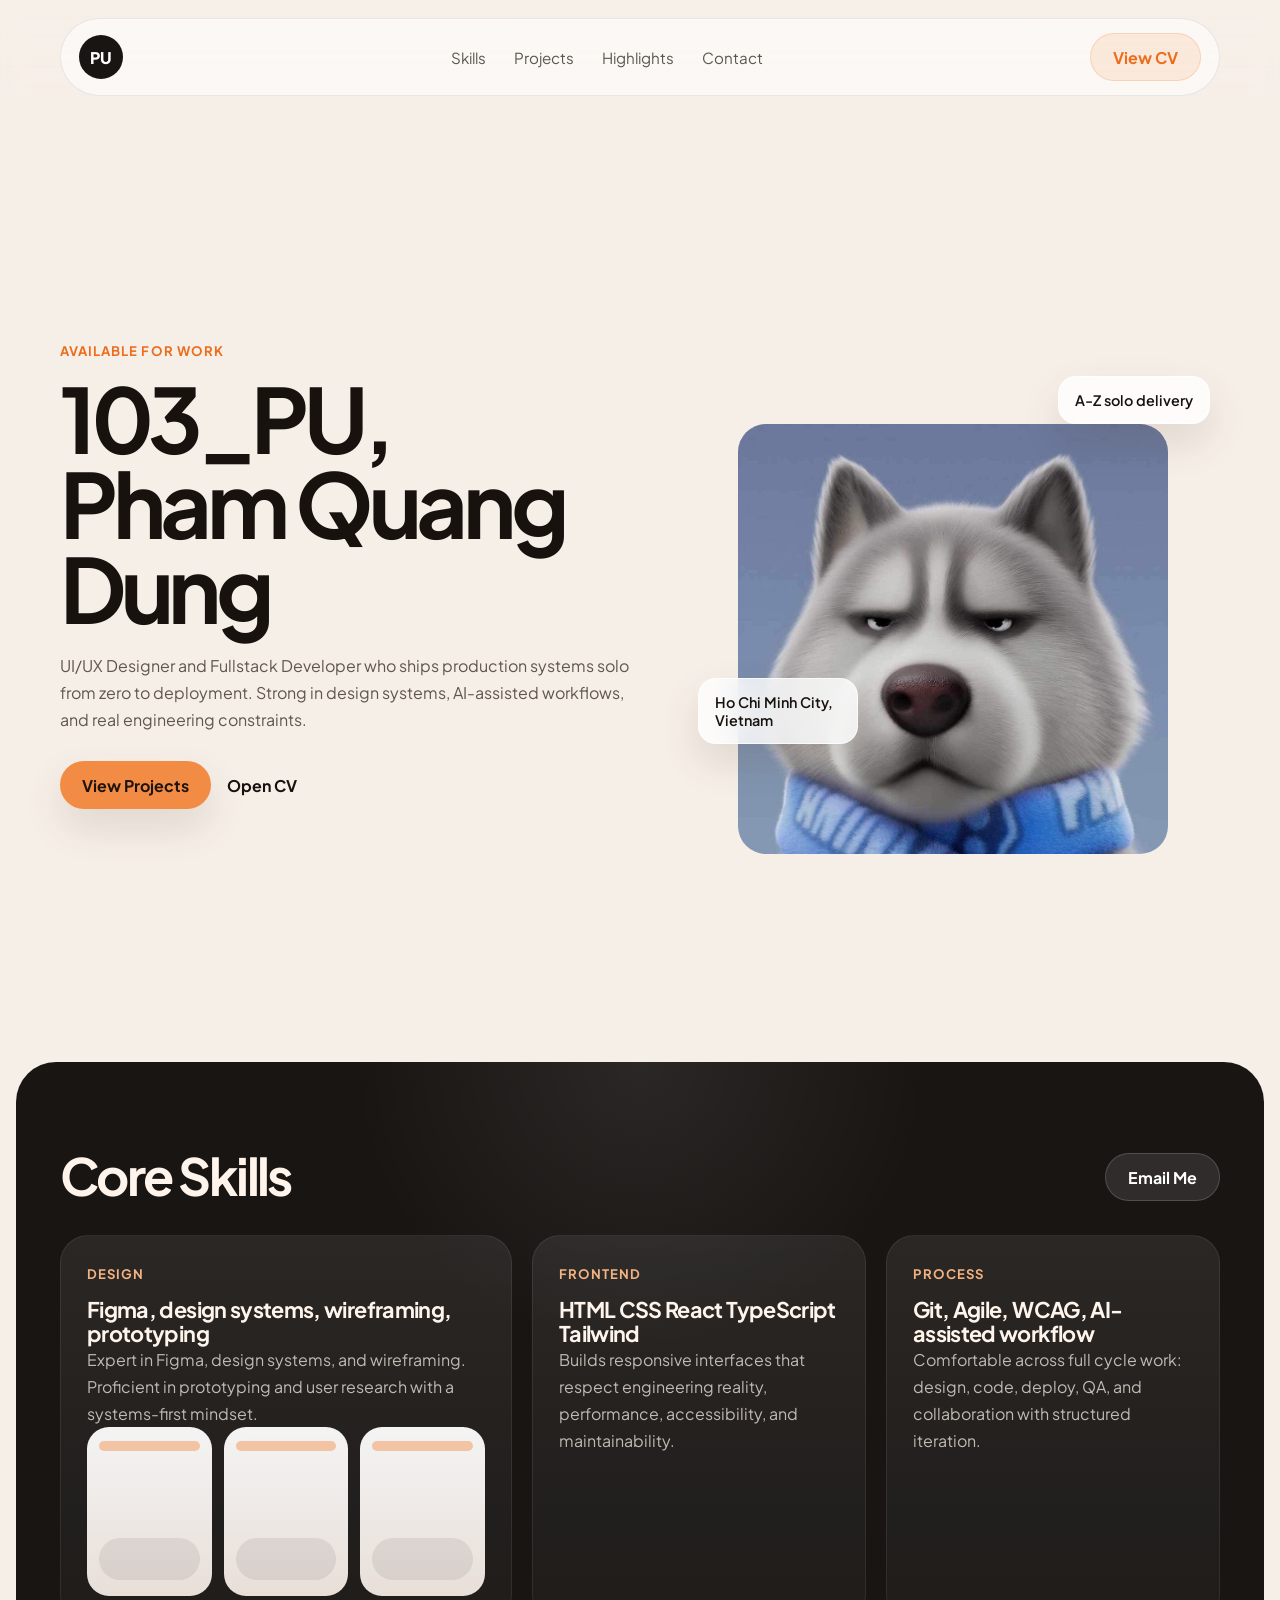
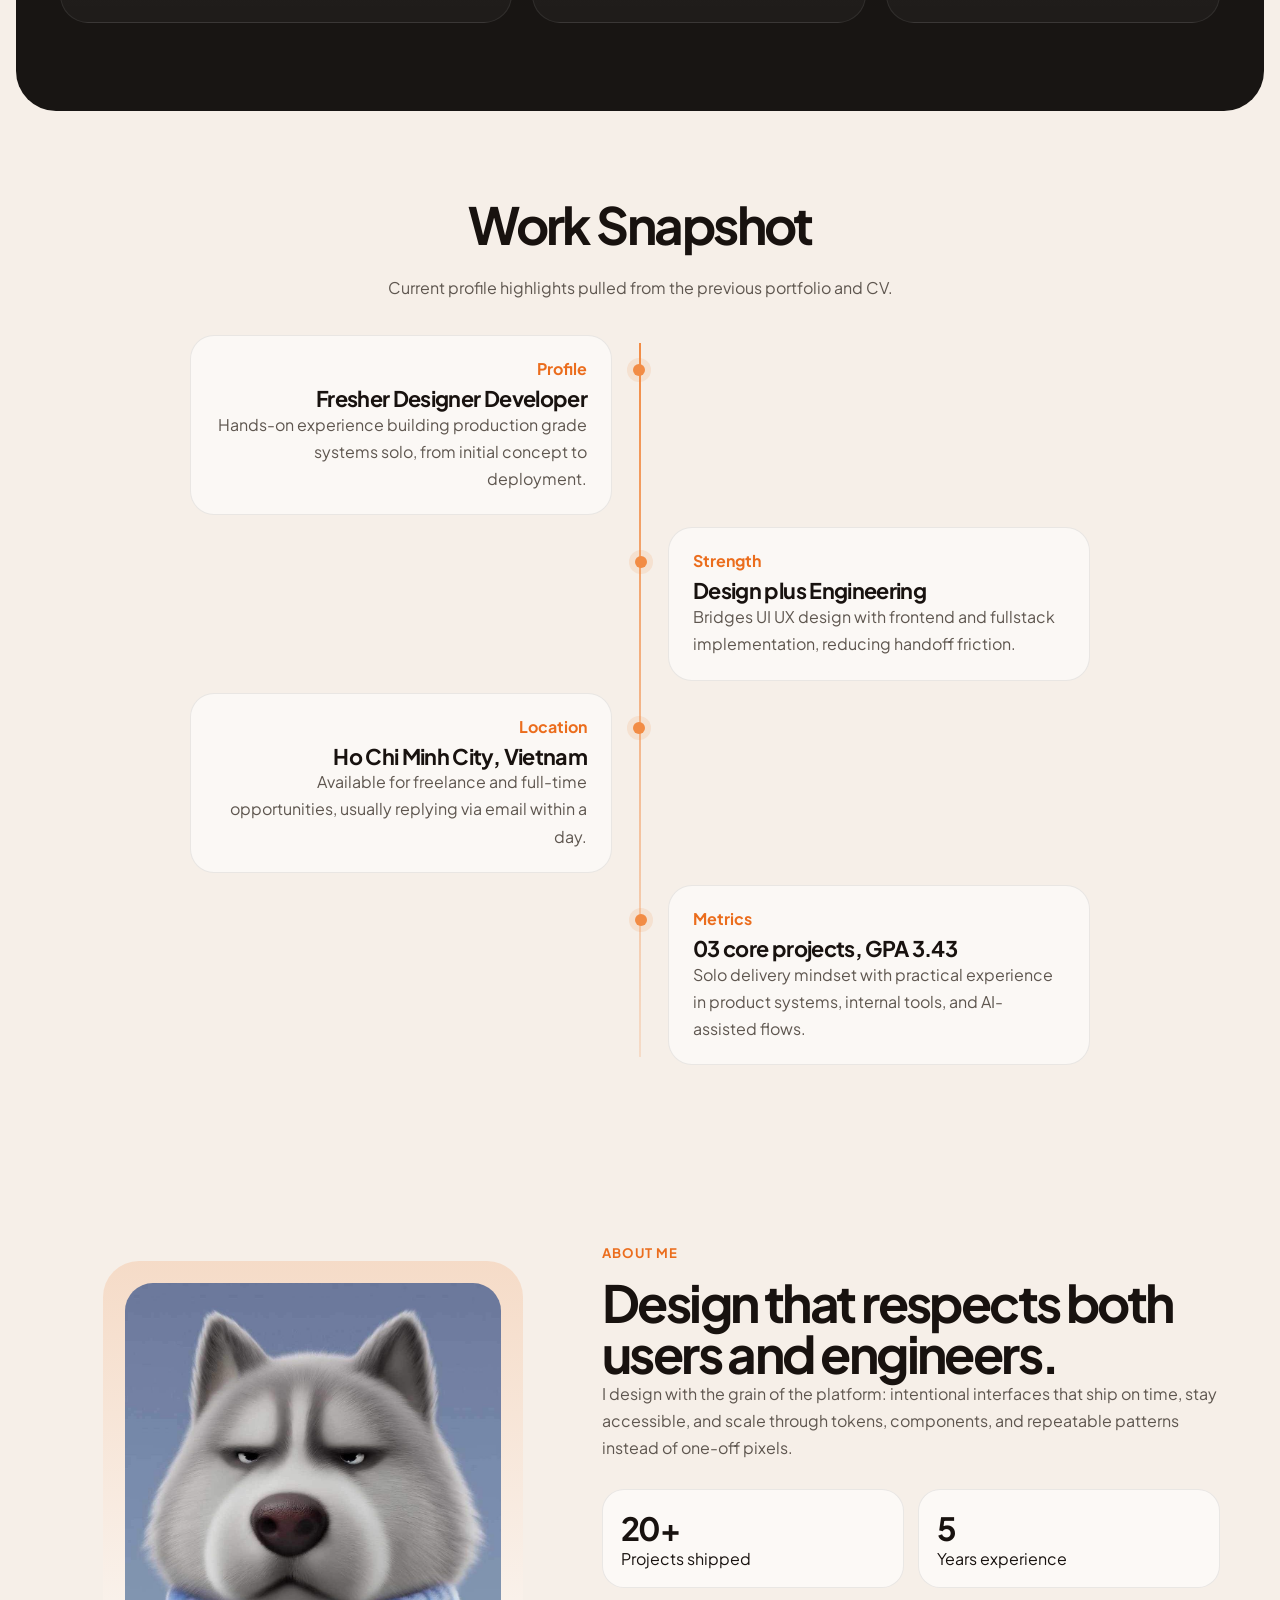
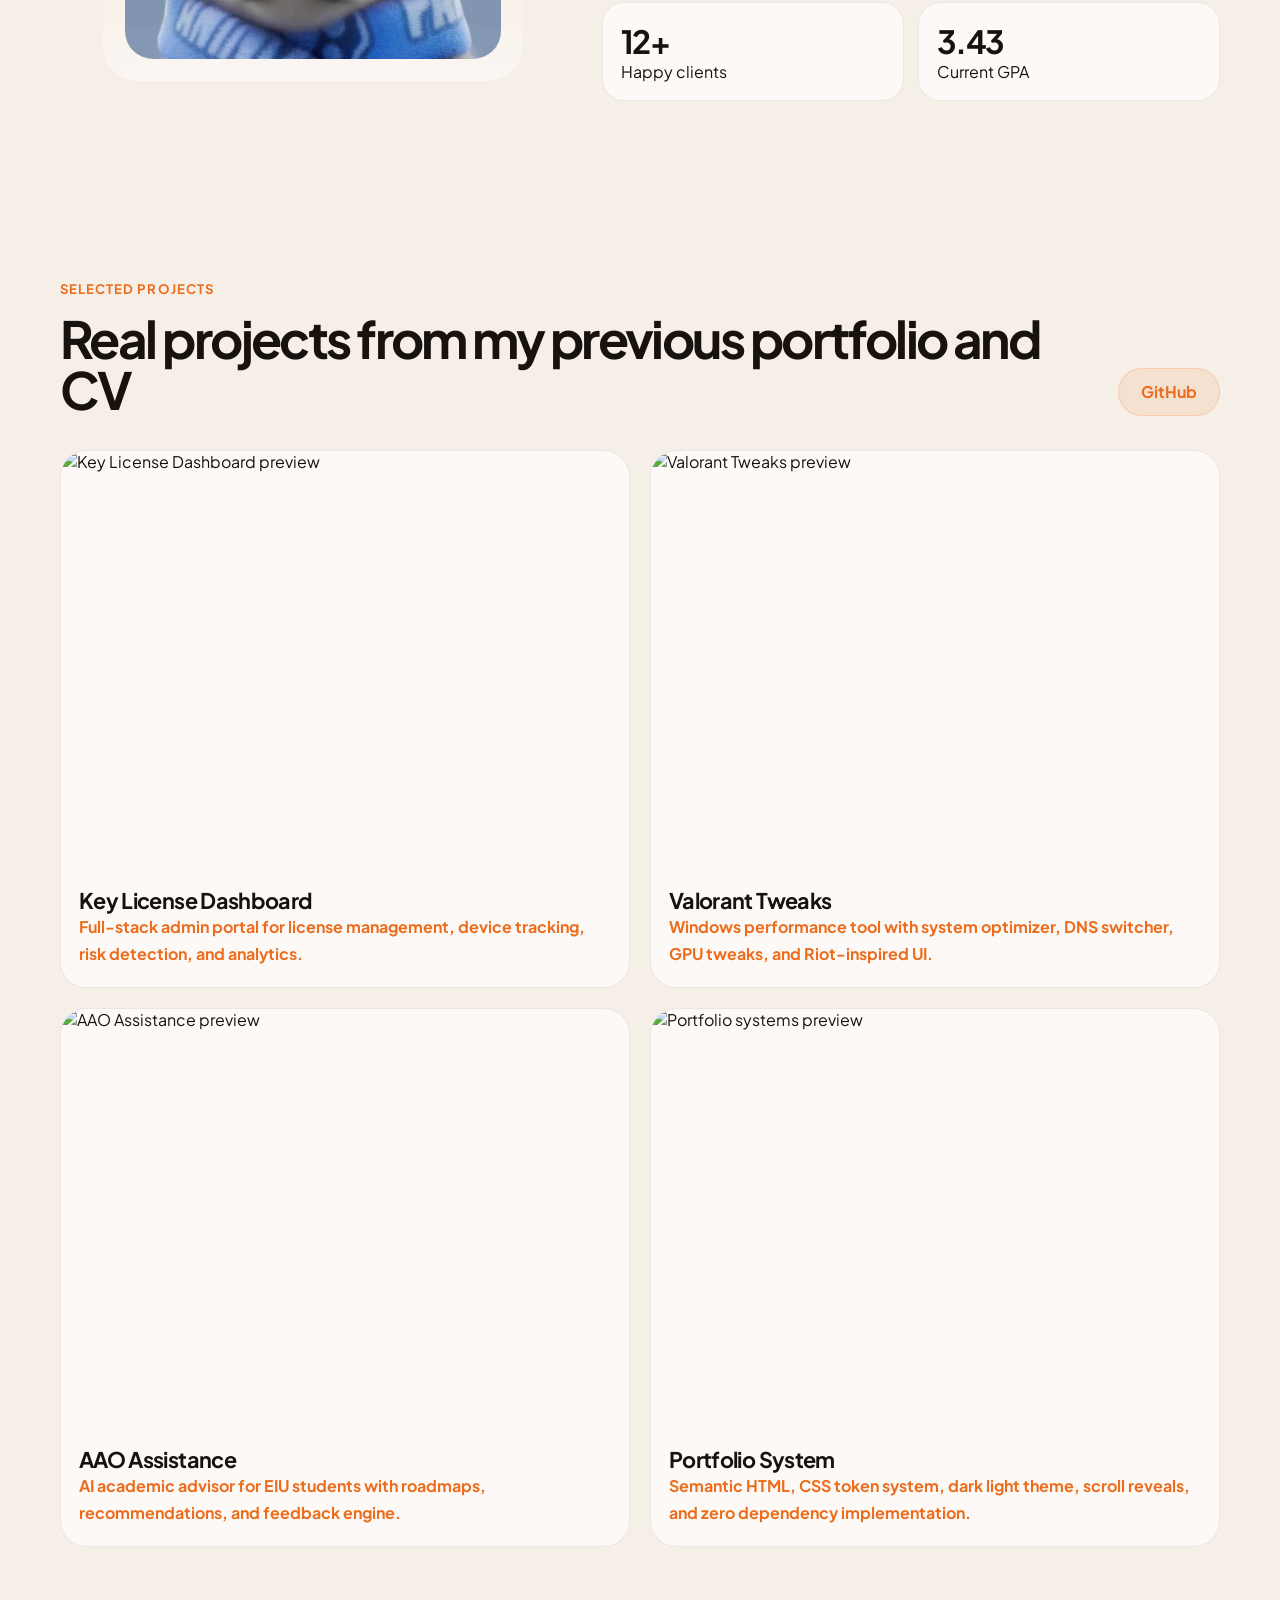
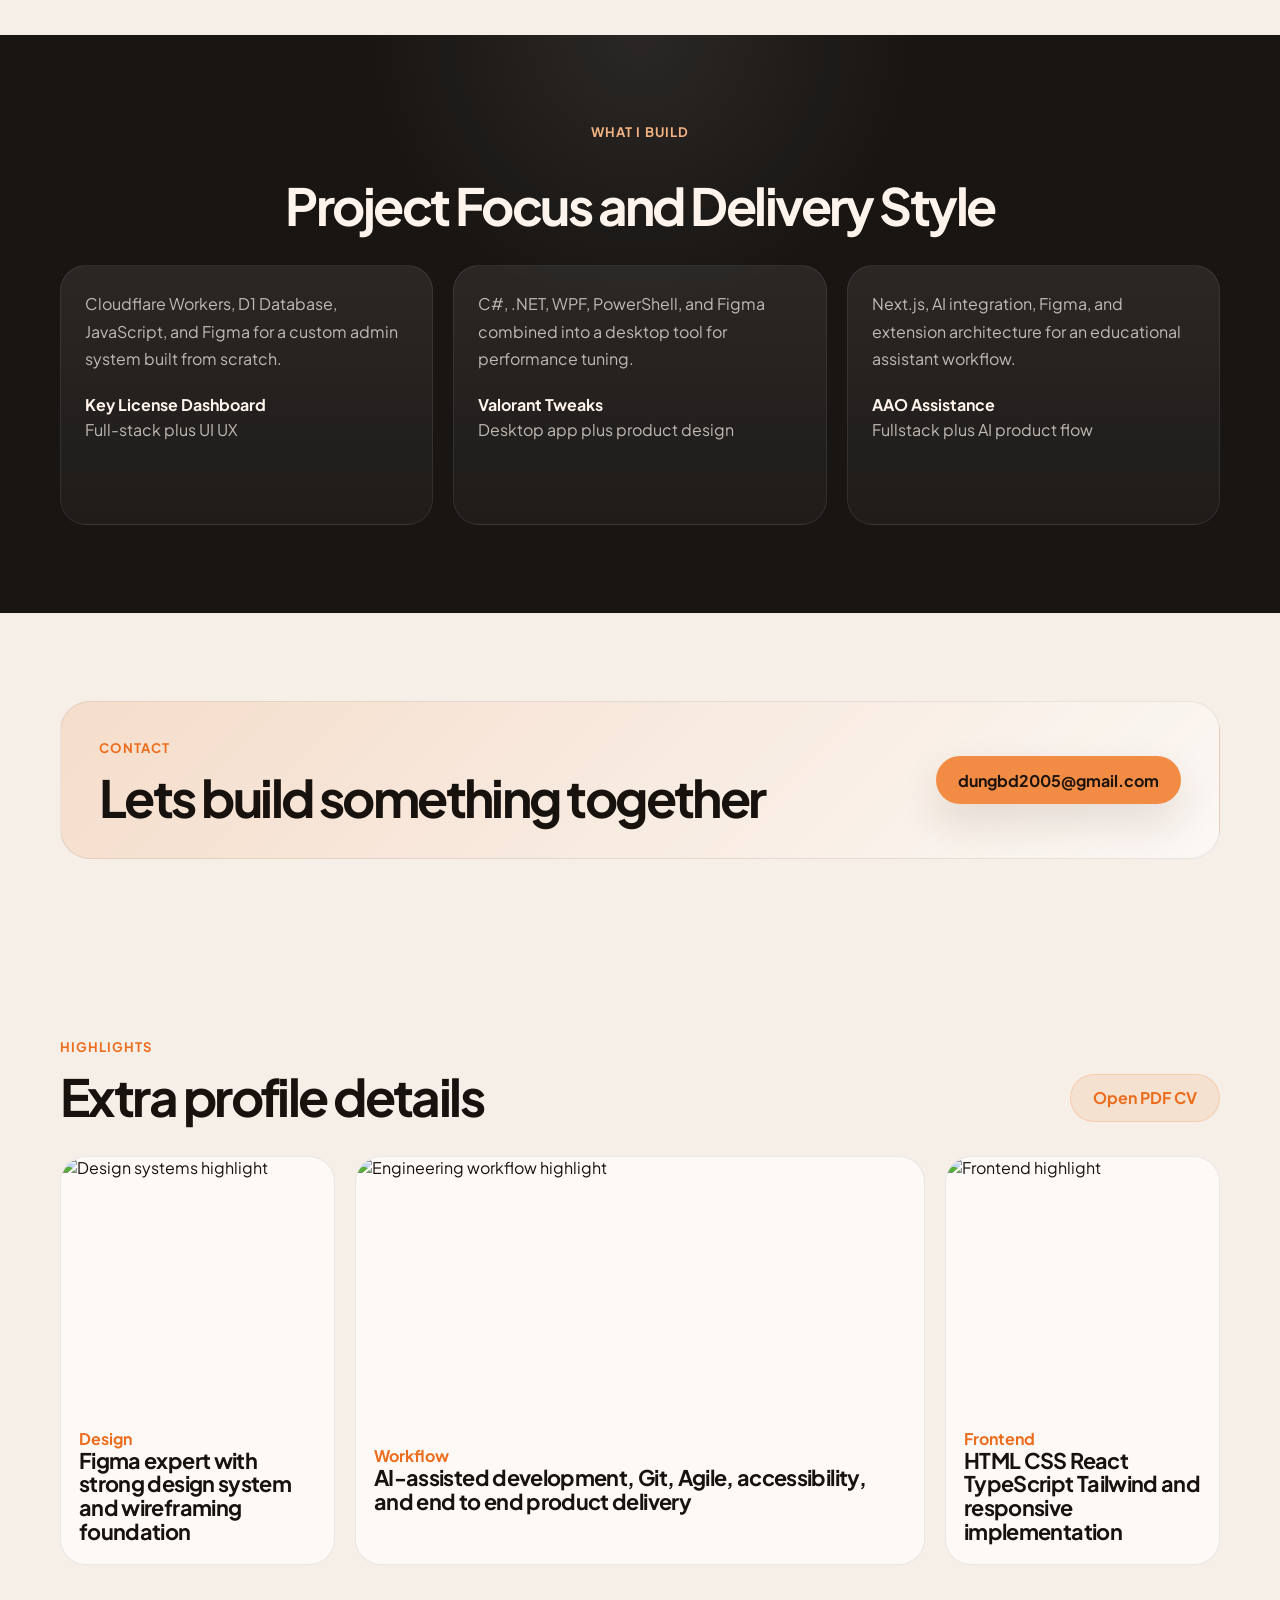
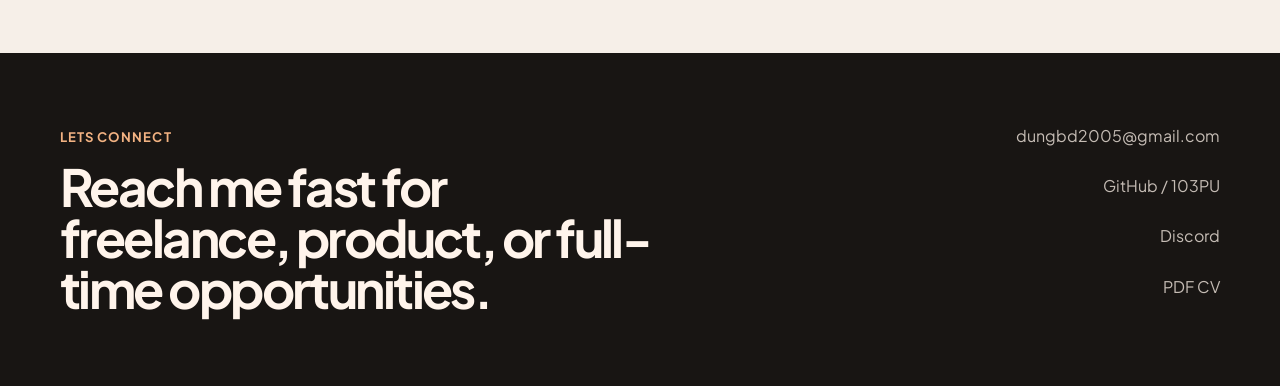
==== index.html @ a7e08981 "first push" ====
﻿<!doctype html>
<html lang="en">
<head>
<meta charset="UTF-8" />
<meta name="viewport" content="width=device-width, initial-scale=1.0" />
<title>103_PU | Pham Quang Dung</title>
<meta name="description" content="Portfolio of Pham Quang Dung (103_PU), UI/UX Designer and Fullstack Developer." />
<link rel="preconnect" href="https://fonts.googleapis.com">
<link rel="preconnect" href="https://fonts.gstatic.com" crossorigin>
<link href="https://fonts.googleapis.com/css2?family=Plus+Jakarta+Sans:wght@400;500;600;700;800&amp;display=swap" rel="stylesheet">
<link rel="stylesheet" href="styles.css" />
</head>
<body>
<a class="skip-link" href="#main">Skip to content</a>
<header class="site-header"><div class="container header-bar"><div class="brand-mark">PU</div><nav class="top-nav" aria-label="Primary"><a href="#services">Skills</a><a href="#work">Projects</a><a href="#blog">Highlights</a><a href="#contact">Contact</a></nav><a class="pill-button" href="assets/Pham-Quang-Dung-CV.pdf" target="_blank" rel="noreferrer">View CV</a></div></header>
<main id="main">
<section class="hero section section-light"><div class="container hero-grid"><div class="hero-copy"><span class="eyebrow">Available for work</span><h1>103_PU,<br>Pham Quang Dung</h1><p>UI/UX Designer and Fullstack Developer who ships production systems solo from zero to deployment. Strong in design systems, AI-assisted workflows, and real engineering constraints.</p><div class="hero-actions"><a class="primary-button" href="#work">View Projects</a><a class="text-link" href="assets/Pham-Quang-Dung-CV.pdf" target="_blank" rel="noreferrer">Open CV</a></div></div><div class="hero-visual"><div class="hero-blob"></div><img src="assets/avatar.jpg" alt="Portrait of Pham Quang Dung" /><div class="hero-note note-left">Ho Chi Minh City, Vietnam</div><div class="hero-note note-right">A-Z solo delivery</div></div></div></section>
<section id="services" class="section section-dark services-shell"><div class="container"><div class="section-head split-head"><h2>Core Skills</h2><a class="pill-button pill-button--light" href="mailto:dungbd2005@gmail.com">Email Me</a></div><div class="services-grid"><article class="service-card service-card--wide"><div class="service-copy"><span class="eyebrow eyebrow-dark">Design</span><h3>Figma, design systems, wireframing, prototyping</h3><p>Expert in Figma, design systems, and wireframing. Proficient in prototyping and user research with a systems-first mindset.</p></div><div class="mini-screen-row"><div class="mini-screen"></div><div class="mini-screen"></div><div class="mini-screen"></div></div></article><article class="service-card"><span class="eyebrow eyebrow-dark">Frontend</span><h3>HTML CSS React TypeScript Tailwind</h3><p>Builds responsive interfaces that respect engineering reality, performance, accessibility, and maintainability.</p></article><article class="service-card"><span class="eyebrow eyebrow-dark">Process</span><h3>Git, Agile, WCAG, AI-assisted workflow</h3><p>Comfortable across full cycle work: design, code, deploy, QA, and collaboration with structured iteration.</p></article></div></div></section>
<section class="section section-light experience-section"><div class="container narrow"><div class="section-head center-head"><h2>Work Snapshot</h2><p>Current profile highlights pulled from the previous portfolio and CV.</p></div><div class="timeline"><article class="timeline-item timeline-item--left"><span class="timeline-year">Profile</span><h3>Fresher Designer Developer</h3><p>Hands-on experience building production grade systems solo, from initial concept to deployment.</p></article><article class="timeline-item timeline-item--right"><span class="timeline-year">Strength</span><h3>Design plus Engineering</h3><p>Bridges UI UX design with frontend and fullstack implementation, reducing handoff friction.</p></article><article class="timeline-item timeline-item--left"><span class="timeline-year">Location</span><h3>Ho Chi Minh City, Vietnam</h3><p>Available for freelance and full-time opportunities, usually replying via email within a day.</p></article><article class="timeline-item timeline-item--right"><span class="timeline-year">Metrics</span><h3>03 core projects, GPA 3.43</h3><p>Solo delivery mindset with practical experience in product systems, internal tools, and AI-assisted flows.</p></article></div></div></section>
<section class="section section-light why-section"><div class="container why-grid"><div class="why-visual"><div class="portrait-frame"><img src="assets/avatar.jpg" alt="Pham Quang Dung" /></div></div><div class="why-copy"><span class="eyebrow">About Me</span><h2>Design that respects both users and engineers.</h2><p>I design with the grain of the platform: intentional interfaces that ship on time, stay accessible, and scale through tokens, components, and repeatable patterns instead of one-off pixels.</p><div class="stats-grid"><div class="stat-card"><strong>20+</strong><span>Projects shipped</span></div><div class="stat-card"><strong>5</strong><span>Years experience</span></div><div class="stat-card"><strong>12+</strong><span>Happy clients</span></div><div class="stat-card"><strong>3.43</strong><span>Current GPA</span></div></div></div></div></section>
<section id="work" class="section section-light portfolio-section"><div class="container"><div class="section-head split-head"><div><span class="eyebrow">Selected Projects</span><h2>Real projects from my previous portfolio and CV</h2></div><a class="pill-button" href="https://github.com/103PU" target="_blank" rel="noreferrer">GitHub</a></div><div class="portfolio-grid"><article class="project-card"><img src="https://images.unsplash.com/photo-1516321318423-f06f85e504b3?auto=format&amp;fit=crop&amp;w=900&amp;q=80" alt="Key License Dashboard preview" /><div class="project-body"><h3>Key License Dashboard</h3><p>Full-stack admin portal for license management, device tracking, risk detection, and analytics.</p></div></article><article class="project-card"><img src="https://images.unsplash.com/photo-1559028012-481c04fa702d?auto=format&amp;fit=crop&amp;w=900&amp;q=80" alt="Valorant Tweaks preview" /><div class="project-body"><h3>Valorant Tweaks</h3><p>Windows performance tool with system optimizer, DNS switcher, GPU tweaks, and Riot-inspired UI.</p></div></article><article class="project-card"><img src="https://images.unsplash.com/photo-1512941937669-90a1b58e7e9c?auto=format&amp;fit=crop&amp;w=900&amp;q=80" alt="AAO Assistance preview" /><div class="project-body"><h3>AAO Assistance</h3><p>AI academic advisor for EIU students with roadmaps, recommendations, and feedback engine.</p></div></article><article class="project-card"><img src="https://images.unsplash.com/photo-1498050108023-c5249f4df085?auto=format&amp;fit=crop&amp;w=900&amp;q=80" alt="Portfolio systems preview" /><div class="project-body"><h3>Portfolio System</h3><p>Semantic HTML, CSS token system, dark light theme, scroll reveals, and zero dependency implementation.</p></div></article></div></div></section>
<section class="section section-dark testimonial-section"><div class="container"><div class="section-head center-head center-head--light"><span class="eyebrow eyebrow-dark">What I Build</span><h2>Project Focus and Delivery Style</h2></div><div class="testimonial-grid"><article class="testimonial-card"><p>Cloudflare Workers, D1 Database, JavaScript, and Figma for a custom admin system built from scratch.</p><div><strong>Key License Dashboard</strong><span>Full-stack plus UI UX</span></div></article><article class="testimonial-card"><p>C#, .NET, WPF, PowerShell, and Figma combined into a desktop tool for performance tuning.</p><div><strong>Valorant Tweaks</strong><span>Desktop app plus product design</span></div></article><article class="testimonial-card"><p>Next.js, AI integration, Figma, and extension architecture for an educational assistant workflow.</p><div><strong>AAO Assistance</strong><span>Fullstack plus AI product flow</span></div></article></div></div></section>
<section class="section section-light idea-section"><div class="container idea-shell"><div><span class="eyebrow">Contact</span><h2>Lets build something together</h2></div><a class="primary-button" href="mailto:dungbd2005@gmail.com">dungbd2005@gmail.com</a></div></section>
<section id="blog" class="section section-light blog-section"><div class="container"><div class="section-head split-head"><div><span class="eyebrow">Highlights</span><h2>Extra profile details</h2></div><a class="pill-button" href="assets/Pham-Quang-Dung-CV.pdf" target="_blank" rel="noreferrer">Open PDF CV</a></div><div class="blog-grid"><article class="blog-card"><img src="https://images.unsplash.com/photo-1518770660439-4636190af475?auto=format&amp;fit=crop&amp;w=900&amp;q=80" alt="Design systems highlight" /><div class="blog-body"><span>Design</span><h3>Figma expert with strong design system and wireframing foundation</h3></div></article><article class="blog-card blog-card--featured"><img src="https://images.unsplash.com/photo-1545239351-1141bd82e8a6?auto=format&amp;fit=crop&amp;w=900&amp;q=80" alt="Engineering workflow highlight" /><div class="blog-body"><span>Workflow</span><h3>AI-assisted development, Git, Agile, accessibility, and end to end product delivery</h3></div></article><article class="blog-card"><img src="https://images.unsplash.com/photo-1522542550221-31fd19575a2d?auto=format&amp;fit=crop&amp;w=900&amp;q=80" alt="Frontend highlight" /><div class="blog-body"><span>Frontend</span><h3>HTML CSS React TypeScript Tailwind and responsive implementation</h3></div></article></div></div></section>
</main>
<footer id="contact" class="site-footer"><div class="container footer-shell"><div><span class="eyebrow eyebrow-dark">Lets Connect</span><h2>Reach me fast for freelance, product, or full-time opportunities.</h2></div><div class="footer-links"><a href="mailto:dungbd2005@gmail.com">dungbd2005@gmail.com</a><a href="https://github.com/103PU" target="_blank" rel="noreferrer">GitHub / 103PU</a><a href="https://discord.com/invite/k3yUgsYVcB" target="_blank" rel="noreferrer">Discord</a><a href="assets/Pham-Quang-Dung-CV.pdf" target="_blank" rel="noreferrer">PDF CV</a></div></div></footer>
<script src="script.js"></script>
</body>
</html>
---- styles.css ----
﻿:root{--bg:#f6efe8;--surface:#fffaf6;--text:#18120f;--muted:#5e564f;--dark:#181513;--accent:#f28c45;--accent2:#eb6d1d;--shadow:0 18px 40px rgba(65,42,20,.12);--container:1160px}*{box-sizing:border-box}html{scroll-behavior:smooth}body{margin:0;font-family:"Plus Jakarta Sans",Arial,sans-serif;background:var(--bg);color:var(--text)}img{display:block;width:100%}a{color:inherit;text-decoration:none}.skip-link{position:absolute;left:16px;top:-48px;background:var(--dark);color:#fff;padding:10px 14px;border-radius:10px}.skip-link:focus{top:16px}.container{width:min(calc(100% - 32px),var(--container));margin:auto}.narrow{width:min(calc(100% - 32px),900px)}.section{padding:88px 0}.section-dark{background:radial-gradient(circle at top,rgba(255,255,255,.08),transparent 32%),var(--dark);color:#fff4eb}.site-header{position:sticky;top:0;z-index:20;padding:18px 0 0;background:linear-gradient(to bottom,rgba(246,239,232,.92),rgba(246,239,232,0));backdrop-filter:blur(12px)}.header-bar{display:flex;align-items:center;justify-content:space-between;gap:20px;padding:14px 18px;border:1px solid rgba(24,18,15,.08);background:rgba(255,255,255,.55);border-radius:999px}.brand-mark{width:44px;height:44px;display:grid;place-items:center;border-radius:50%;background:var(--dark);color:#fff;font-weight:800}.top-nav{display:flex;gap:28px;color:var(--muted);font-size:.95rem}.pill-button,.primary-button{display:inline-flex;align-items:center;justify-content:center;min-height:48px;padding:0 22px;border-radius:999px;font-weight:700}.pill-button{background:rgba(242,140,69,.14);color:var(--accent2);border:1px solid rgba(242,140,69,.25)}.pill-button--light{background:rgba(255,255,255,.1);color:#fff;border-color:rgba(255,255,255,.16)}.primary-button{background:var(--accent);color:#1e130d;box-shadow:var(--shadow)}.hero-grid,.why-grid,.footer-shell,.idea-shell{display:grid;gap:36px}.hero-grid{grid-template-columns:1.05fr .95fr;align-items:center;min-height:calc(100dvh - 120px)}.eyebrow{display:inline-block;margin-bottom:16px;color:var(--accent2);font-size:.82rem;font-weight:700;letter-spacing:.08em;text-transform:uppercase}.eyebrow-dark{color:#f2b282}h1,h2,h3,p{margin:0}h1{font-size:clamp(3.3rem,7vw,6.4rem);line-height:.95;letter-spacing:-.06em;max-width:10ch}h2{font-size:clamp(2rem,4vw,3.4rem);line-height:1;letter-spacing:-.05em}h3{font-size:1.35rem;line-height:1.1;letter-spacing:-.03em}p{color:var(--muted);line-height:1.7;max-width:62ch}.section-dark p{color:rgba(255,244,235,.72)}.hero-copy p{margin-top:22px;max-width:48ch}.hero-actions{display:flex;flex-wrap:wrap;gap:16px;margin-top:28px}.text-link{display:inline-flex;align-items:center;font-weight:700}.hero-visual{position:relative;min-height:560px;display:grid;place-items:end center}.hero-visual img{position:relative;z-index:2;width:min(100%,430px);object-fit:cover;border-radius:28px}.hero-blob{position:absolute;inset:auto 50% 42px auto;transform:translateX(50%);width:380px;height:380px;border-radius:50%;background:radial-gradient(circle at 30% 30%,#ffbb82,#f28c45 70%,#ea6a17)}.hero-note{position:absolute;z-index:3;max-width:160px;padding:14px 16px;border-radius:18px;background:rgba(255,255,255,.78);backdrop-filter:blur(16px);border:1px solid rgba(255,255,255,.7);box-shadow:var(--shadow);font-size:.9rem;font-weight:600}.note-left{left:12px;bottom:110px}.note-right{right:10px;top:82px}.section-head{display:flex;justify-content:space-between;align-items:end;gap:24px;margin-bottom:34px}.center-head{text-align:center;align-items:center;flex-direction:column}.services-shell{border-radius:40px;margin:10px 16px 0;overflow:hidden}.services-grid{display:grid;grid-template-columns:1.15fr .85fr .85fr;gap:20px}.service-card{min-height:320px;padding:26px;border-radius:28px;background:linear-gradient(180deg,rgba(255,255,255,.08),rgba(255,255,255,.03));border:1px solid rgba(255,255,255,.08)}.service-card--wide{display:flex;flex-direction:column;justify-content:space-between}.mini-screen-row{display:grid;grid-template-columns:repeat(3,1fr);gap:12px}.mini-screen{aspect-ratio:.74;border-radius:22px;background:linear-gradient(180deg,rgba(255,255,255,.95),rgba(249,239,232,.92));position:relative}.mini-screen:before,.mini-screen:after{content:"";position:absolute;left:12px;right:12px;border-radius:999px}.mini-screen:before{top:14px;height:10px;background:rgba(242,140,69,.45)}.mini-screen:after{bottom:16px;height:42px;background:rgba(24,18,15,.08)}.timeline{position:relative;display:grid;gap:12px}.timeline:before{content:"";position:absolute;left:50%;top:8px;bottom:8px;width:2px;background:linear-gradient(var(--accent),rgba(242,140,69,.2));transform:translateX(-50%)}.timeline-item{position:relative;width:calc(50% - 28px);padding:22px 24px;border-radius:24px;background:rgba(255,255,255,.58);border:1px solid rgba(24,18,15,.08)}.timeline-item:before{content:"";position:absolute;top:28px;width:12px;height:12px;border-radius:50%;background:var(--accent);box-shadow:0 0 0 6px rgba(242,140,69,.15)}.timeline-item--left{justify-self:start;text-align:right}.timeline-item--left:before{right:-34px}.timeline-item--right{justify-self:end}.timeline-item--right:before{left:-34px}.timeline-year{display:inline-block;margin-bottom:8px;color:var(--accent2);font-weight:700}.why-grid{grid-template-columns:.9fr 1.1fr;align-items:center}.portrait-frame{max-width:420px;margin:auto;padding:22px;border-radius:36px;background:linear-gradient(180deg,rgba(242,140,69,.2),rgba(255,255,255,.45))}.portrait-frame img{border-radius:28px}.stats-grid{display:grid;grid-template-columns:repeat(2,minmax(0,1fr));gap:14px;margin-top:28px}.stat-card{padding:18px;border-radius:22px;background:rgba(255,255,255,.62);border:1px solid rgba(24,18,15,.08)}.stat-card strong{display:block;font-size:2rem;letter-spacing:-.05em}.portfolio-grid,.blog-grid,.testimonial-grid{display:grid;grid-template-columns:repeat(12,1fr);gap:20px}.project-card,.blog-card,.testimonial-card{overflow:hidden;border-radius:26px}.project-card{grid-column:span 6;background:rgba(255,255,255,.62);border:1px solid rgba(24,18,15,.08)}.project-card img{aspect-ratio:1.35;object-fit:cover}.project-body,.blog-body{padding:18px 18px 20px}.project-body p,.blog-body span{color:var(--accent2);font-weight:700}.testimonial-card{grid-column:span 4;min-height:260px;padding:24px;background:linear-gradient(180deg,rgba(255,255,255,.08),rgba(255,255,255,.03));border:1px solid rgba(255,255,255,.08)}.testimonial-card div{margin-top:22px;display:grid;gap:4px}.testimonial-card span{color:rgba(255,244,235,.72)}.idea-shell{grid-template-columns:1fr auto;align-items:center;padding:34px 38px;background:linear-gradient(135deg,rgba(242,140,69,.18),rgba(255,255,255,.55));border:1px solid rgba(24,18,15,.08);border-radius:30px}.blog-card{grid-column:span 3;background:rgba(255,255,255,.62);border:1px solid rgba(24,18,15,.08)}.blog-card--featured{grid-column:span 6}.blog-card img{aspect-ratio:1.08;object-fit:cover}.blog-card--featured img{aspect-ratio:2.1}.site-footer{padding:72px 0;background:var(--dark);color:#fff4eb}.footer-shell{grid-template-columns:1.1fr .9fr}.footer-links{display:grid;justify-items:end;gap:12px;color:rgba(255,244,235,.75)}.reveal-on-scroll{opacity:0;transform:translateY(20px);transition:opacity .55s ease,transform .55s ease}.reveal-on-scroll.is-visible{opacity:1;transform:translateY(0)}@media(max-width:1040px){.hero-grid,.why-grid,.footer-shell,.idea-shell,.services-grid{grid-template-columns:1fr}.hero-grid{min-height:auto}.timeline:before{left:18px;transform:none}.timeline-item,.timeline-item--left,.timeline-item--right{width:calc(100% - 44px);justify-self:end;text-align:left}.timeline-item:before,.timeline-item--left:before,.timeline-item--right:before{left:-31px;right:auto}.project-card,.blog-card,.blog-card--featured,.testimonial-card{grid-column:span 12}.footer-links{justify-items:start}}@media(max-width:760px){.section{padding:72px 0}.header-bar{padding:14px;border-radius:26px}.top-nav{display:none}.hero-visual{min-height:430px}.hero-blob{width:290px;height:290px}.hero-note{font-size:.82rem;max-width:124px}.services-shell{margin-inline:0;border-radius:32px}.idea-shell{padding:28px 24px}}
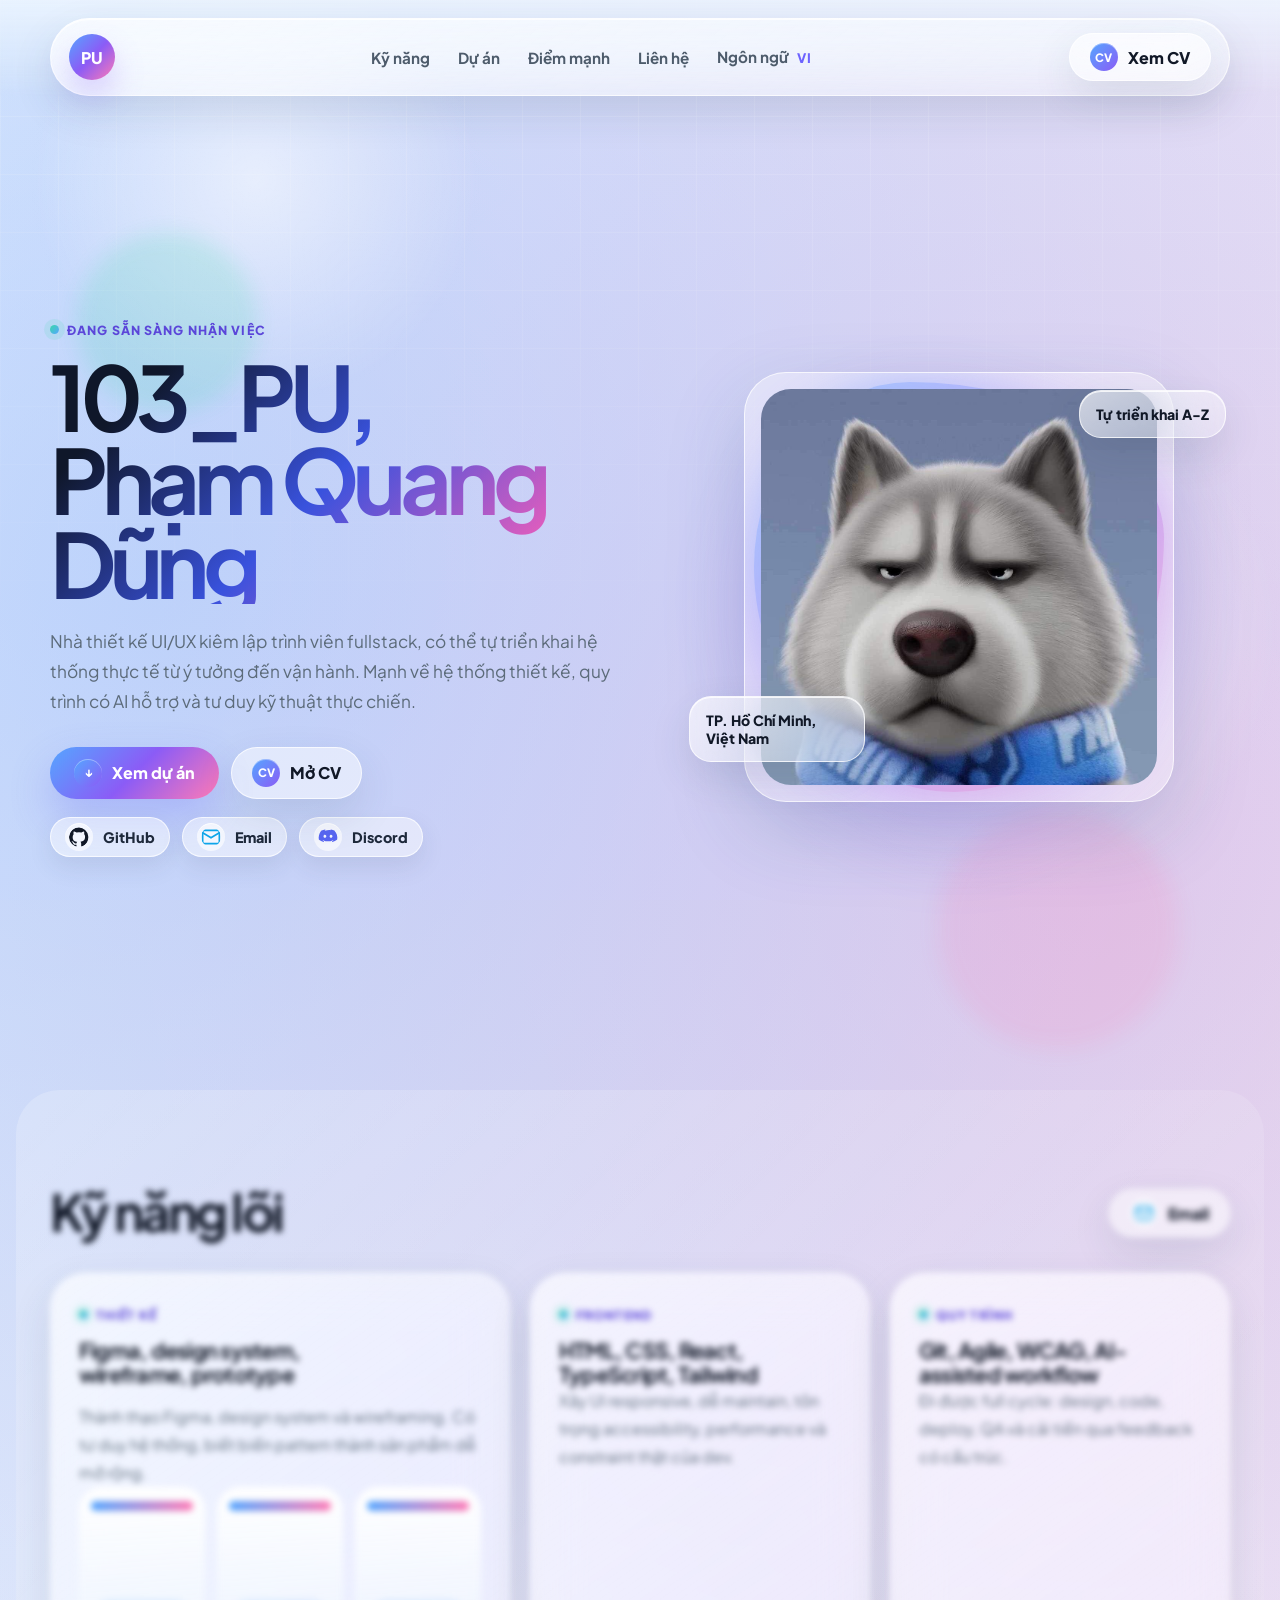
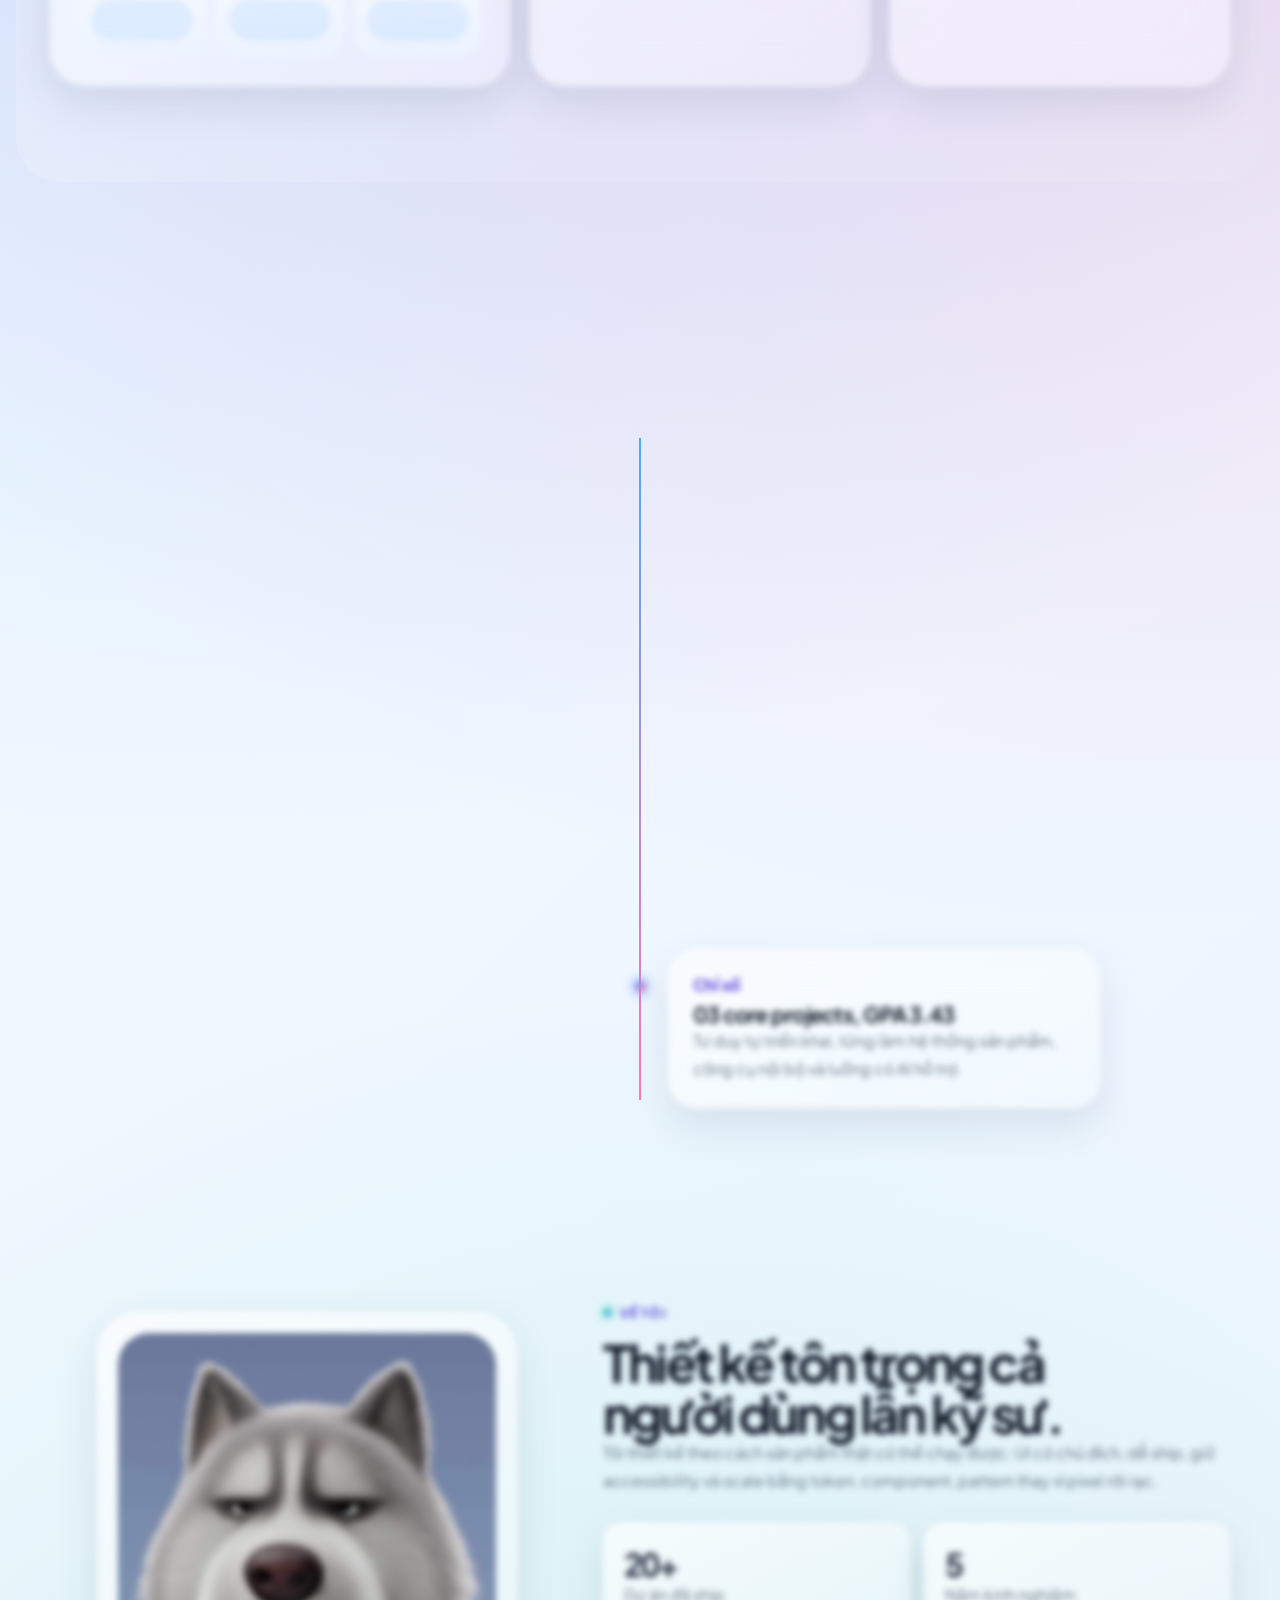
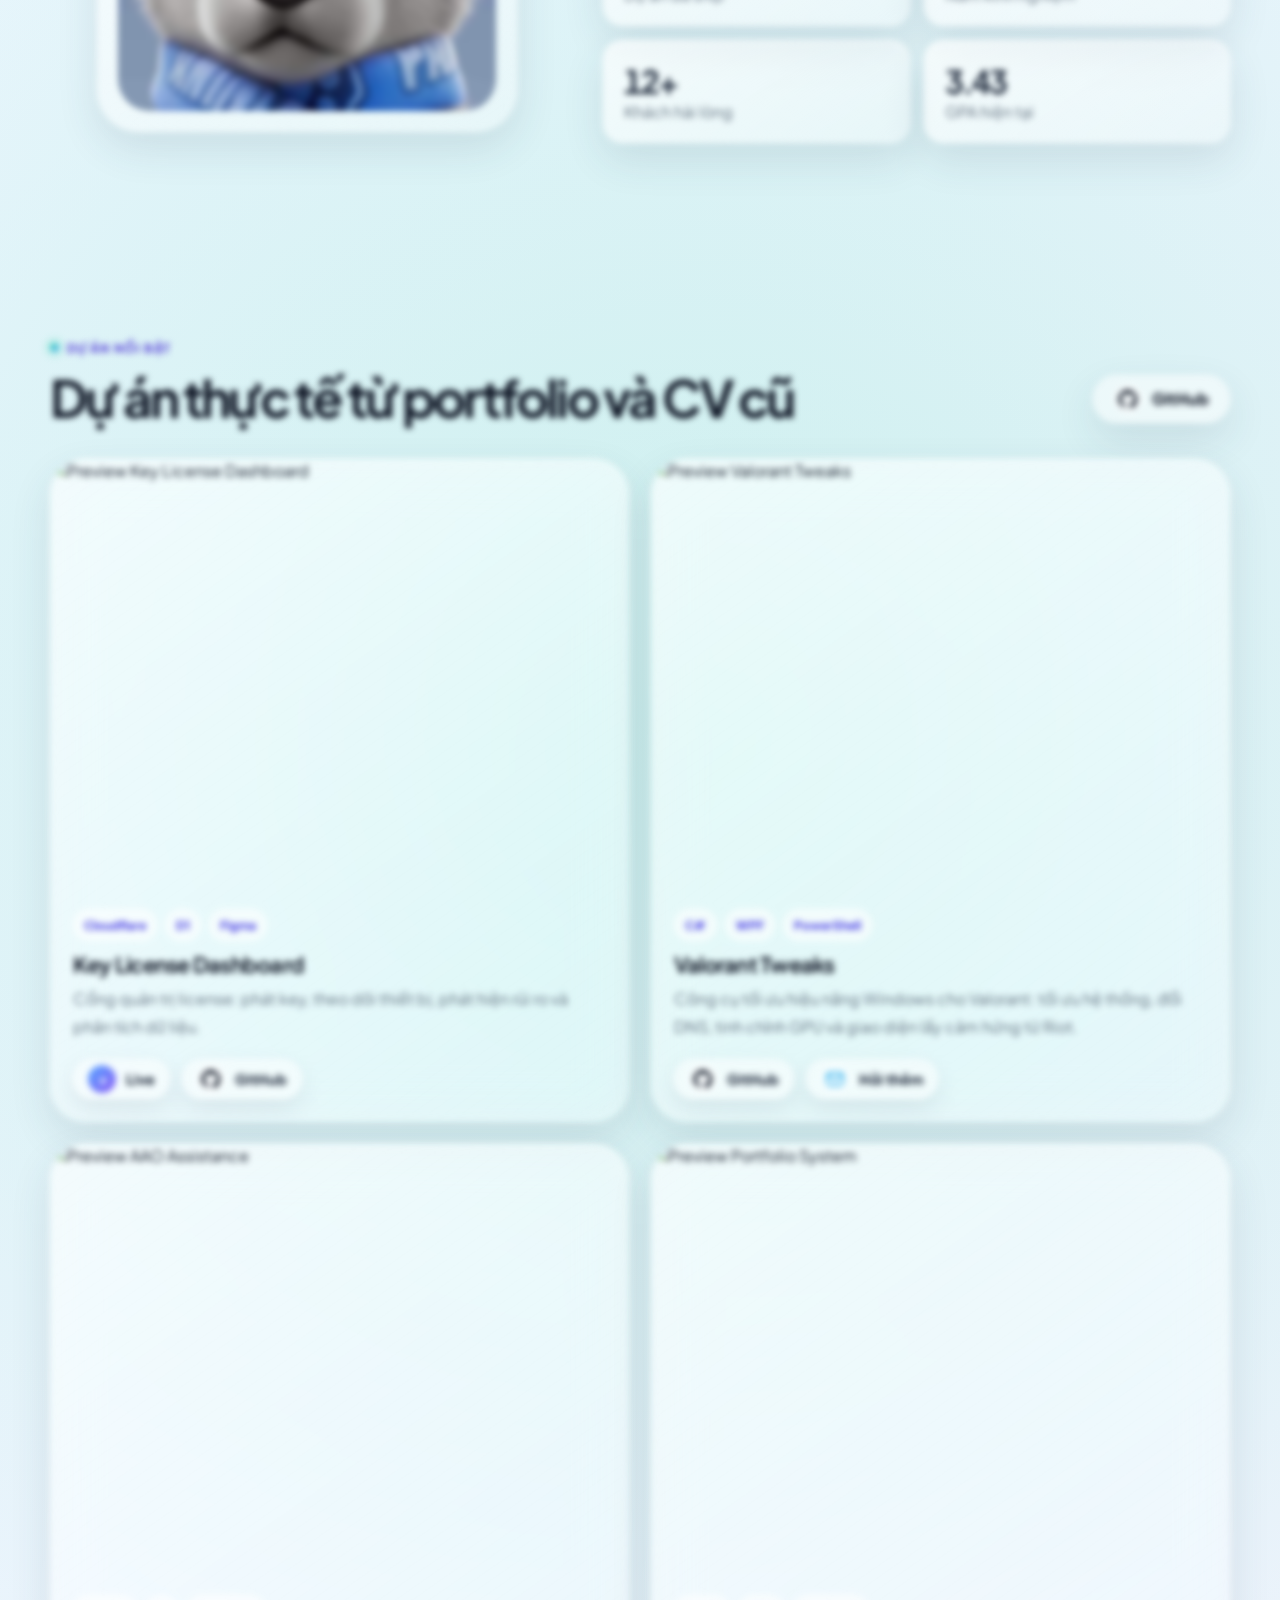
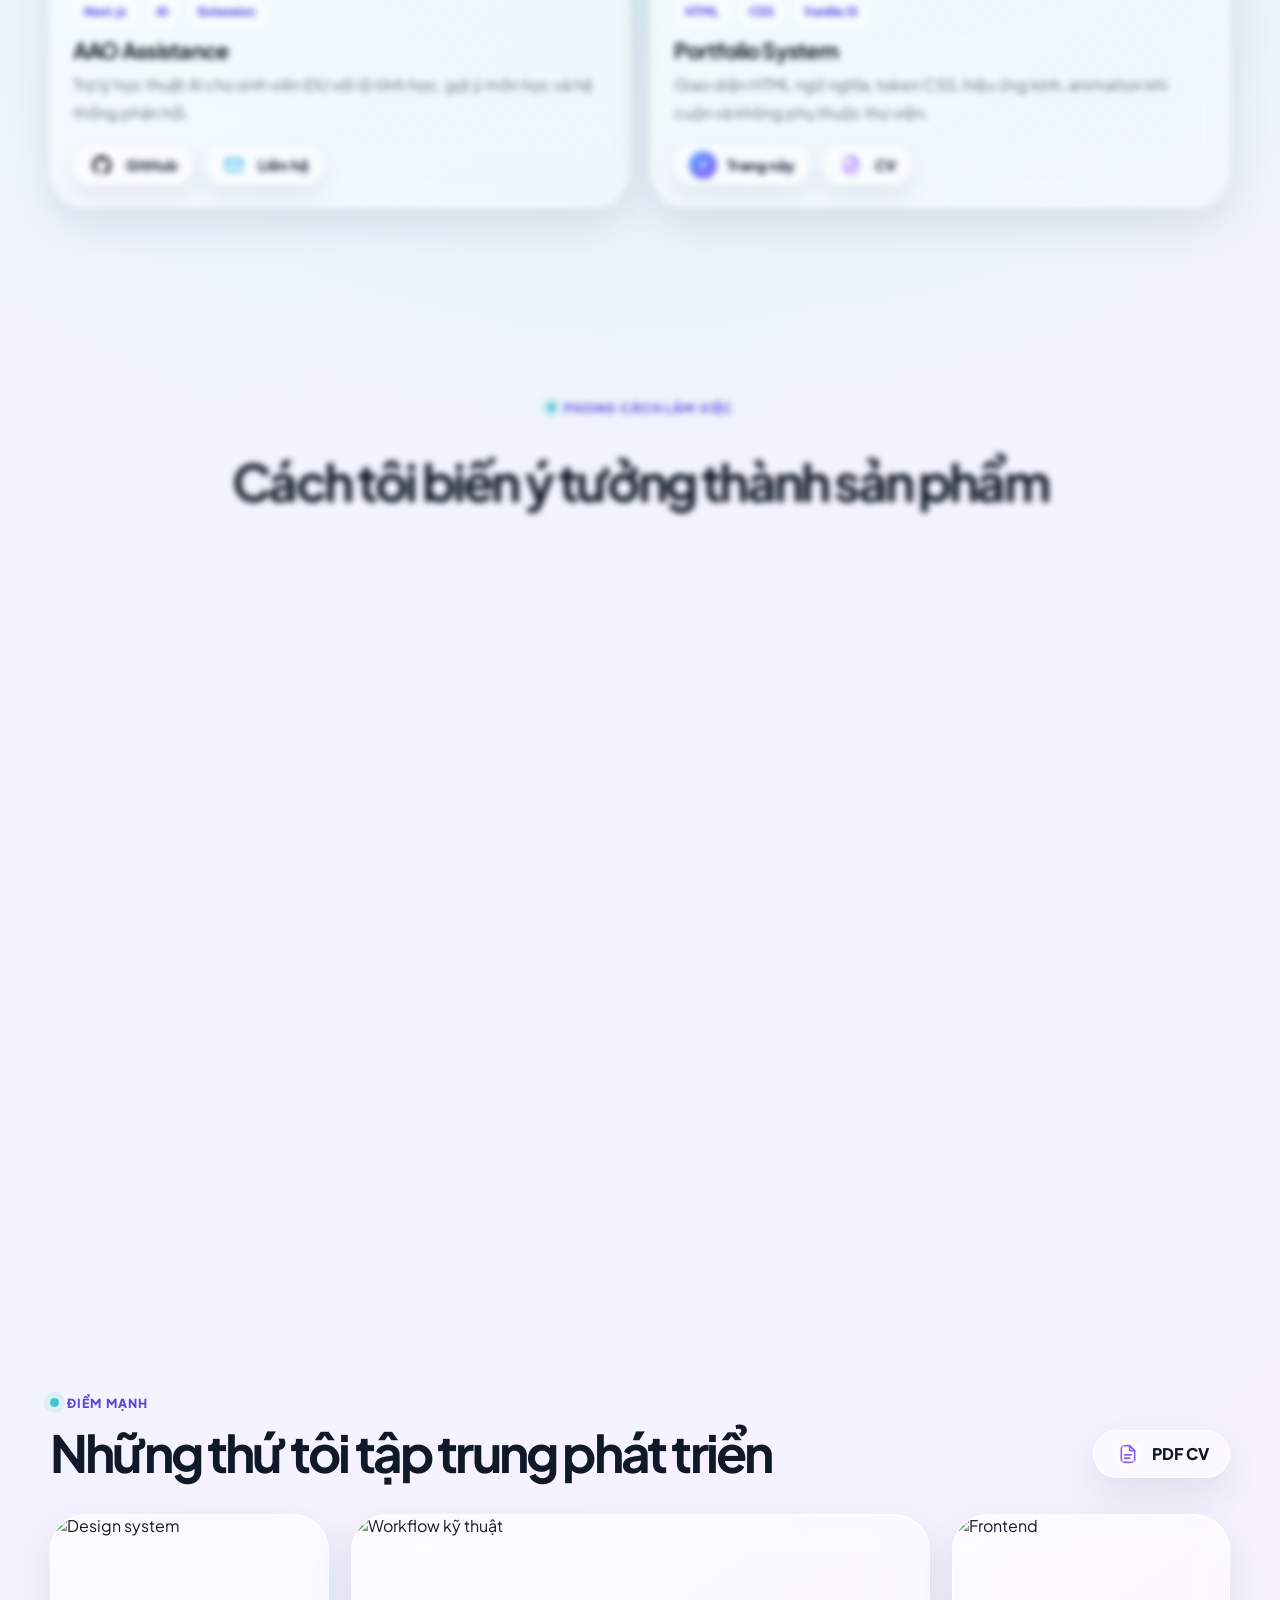
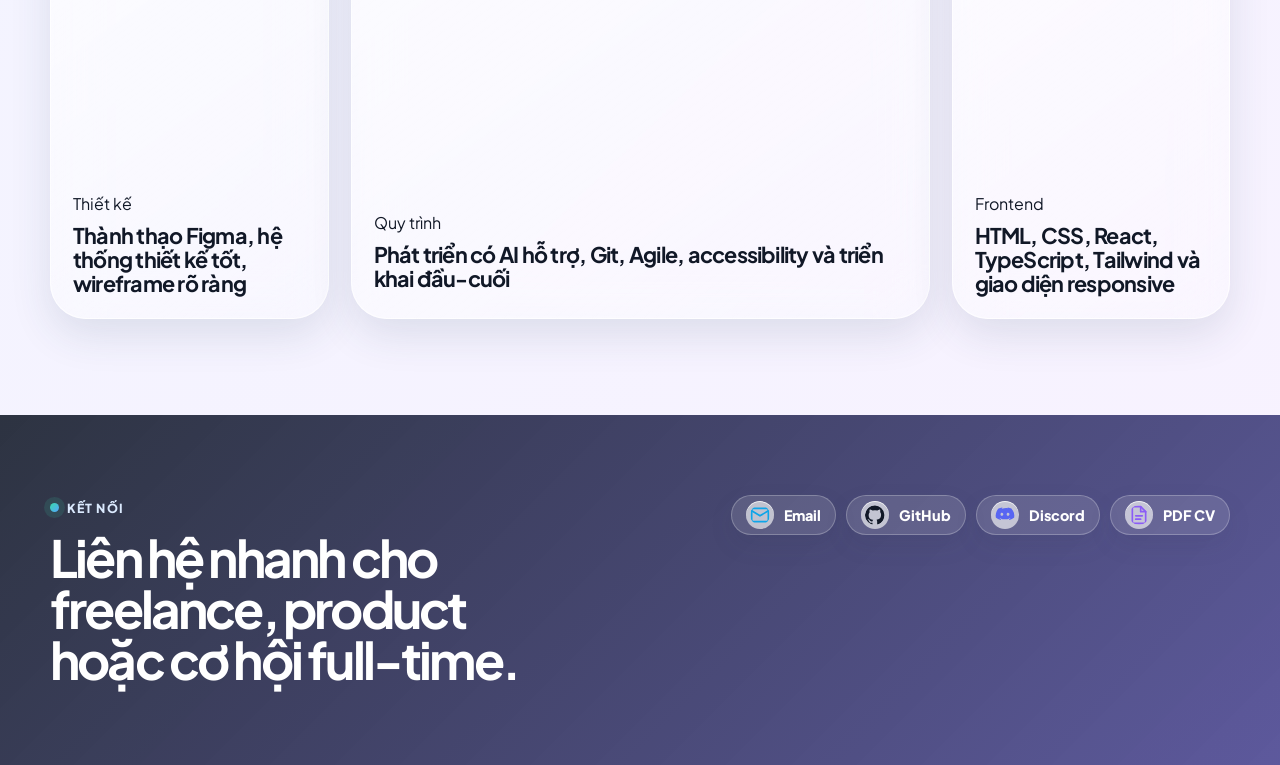
==== commit 7d6b6e0d: "apply Language swap feature" ====
--- a/index.html
+++ b/index.html
@@ -1,29 +1,30 @@
 ﻿<!doctype html>
-<html lang="en">
+<html lang="vi">
 <head>
 <meta charset="UTF-8" />
 <meta name="viewport" content="width=device-width, initial-scale=1.0" />
-<title>103_PU | Pham Quang Dung</title>
-<meta name="description" content="Portfolio of Pham Quang Dung (103_PU), UI/UX Designer and Fullstack Developer." />
+<title>103_PU | Phạm Quang Dũng</title>
+<meta name="description" content="Portfolio của Phạm Quang Dũng (103_PU) - UI/UX Designer và Fullstack Developer." />
 <link rel="preconnect" href="https://fonts.googleapis.com">
 <link rel="preconnect" href="https://fonts.gstatic.com" crossorigin>
 <link href="https://fonts.googleapis.com/css2?family=Plus+Jakarta+Sans:wght@400;500;600;700;800&amp;display=swap" rel="stylesheet">
 <link rel="stylesheet" href="styles.css" />
 </head>
 <body>
-<a class="skip-link" href="#main">Skip to content</a>
-<header class="site-header"><div class="container header-bar"><div class="brand-mark">PU</div><nav class="top-nav" aria-label="Primary"><a href="#services">Skills</a><a href="#work">Projects</a><a href="#blog">Highlights</a><a href="#contact">Contact</a></nav><a class="pill-button" href="assets/Pham-Quang-Dung-CV.pdf" target="_blank" rel="noreferrer">View CV</a></div></header>
+<a class="skip-link" href="#main" data-i18n="skip">Bỏ qua nội dung phụ</a>
+<header class="site-header"><div class="container header-bar glass"><a class="brand-mark" href="#main" aria-label="103_PU home">PU</a><nav class="top-nav" aria-label="Điều hướng chính"><a href="#services" data-i18n="nav.skills">Kỹ năng</a><a href="#work" data-i18n="nav.projects">Dự án</a><a href="#blog" data-i18n="nav.highlights">Điểm mạnh</a><a href="#contact" data-i18n="nav.contact">Liên hệ</a><div class="lang-menu"><button class="lang-trigger" id="langTrigger" type="button"><span class="lang-trigger-label" data-i18n="nav.language">Ngôn ngữ</span><span class="lang-current" id="langCurrent">VI</span></button><div class="lang-dropdown" id="langDropdown"><button type="button" class="lang-option is-active" data-lang="vi" data-i18n="lang.vi">Tiếng Việt</button><button type="button" class="lang-option" data-lang="en" data-i18n="lang.en">English</button></div></div></nav><a class="pill-button icon-button" href="assets/Pham-Quang-Dung-CV.pdf" target="_blank" rel="noreferrer"><span class="icon-badge">CV</span><span data-i18n="cta.viewCv">Xem CV</span></a></div></header>
 <main id="main">
-<section class="hero section section-light"><div class="container hero-grid"><div class="hero-copy"><span class="eyebrow">Available for work</span><h1>103_PU,<br>Pham Quang Dung</h1><p>UI/UX Designer and Fullstack Developer who ships production systems solo from zero to deployment. Strong in design systems, AI-assisted workflows, and real engineering constraints.</p><div class="hero-actions"><a class="primary-button" href="#work">View Projects</a><a class="text-link" href="assets/Pham-Quang-Dung-CV.pdf" target="_blank" rel="noreferrer">Open CV</a></div></div><div class="hero-visual"><div class="hero-blob"></div><img src="assets/avatar.jpg" alt="Portrait of Pham Quang Dung" /><div class="hero-note note-left">Ho Chi Minh City, Vietnam</div><div class="hero-note note-right">A-Z solo delivery</div></div></div></section>
-<section id="services" class="section section-dark services-shell"><div class="container"><div class="section-head split-head"><h2>Core Skills</h2><a class="pill-button pill-button--light" href="mailto:dungbd2005@gmail.com">Email Me</a></div><div class="services-grid"><article class="service-card service-card--wide"><div class="service-copy"><span class="eyebrow eyebrow-dark">Design</span><h3>Figma, design systems, wireframing, prototyping</h3><p>Expert in Figma, design systems, and wireframing. Proficient in prototyping and user research with a systems-first mindset.</p></div><div class="mini-screen-row"><div class="mini-screen"></div><div class="mini-screen"></div><div class="mini-screen"></div></div></article><article class="service-card"><span class="eyebrow eyebrow-dark">Frontend</span><h3>HTML CSS React TypeScript Tailwind</h3><p>Builds responsive interfaces that respect engineering reality, performance, accessibility, and maintainability.</p></article><article class="service-card"><span class="eyebrow eyebrow-dark">Process</span><h3>Git, Agile, WCAG, AI-assisted workflow</h3><p>Comfortable across full cycle work: design, code, deploy, QA, and collaboration with structured iteration.</p></article></div></div></section>
-<section class="section section-light experience-section"><div class="container narrow"><div class="section-head center-head"><h2>Work Snapshot</h2><p>Current profile highlights pulled from the previous portfolio and CV.</p></div><div class="timeline"><article class="timeline-item timeline-item--left"><span class="timeline-year">Profile</span><h3>Fresher Designer Developer</h3><p>Hands-on experience building production grade systems solo, from initial concept to deployment.</p></article><article class="timeline-item timeline-item--right"><span class="timeline-year">Strength</span><h3>Design plus Engineering</h3><p>Bridges UI UX design with frontend and fullstack implementation, reducing handoff friction.</p></article><article class="timeline-item timeline-item--left"><span class="timeline-year">Location</span><h3>Ho Chi Minh City, Vietnam</h3><p>Available for freelance and full-time opportunities, usually replying via email within a day.</p></article><article class="timeline-item timeline-item--right"><span class="timeline-year">Metrics</span><h3>03 core projects, GPA 3.43</h3><p>Solo delivery mindset with practical experience in product systems, internal tools, and AI-assisted flows.</p></article></div></div></section>
-<section class="section section-light why-section"><div class="container why-grid"><div class="why-visual"><div class="portrait-frame"><img src="assets/avatar.jpg" alt="Pham Quang Dung" /></div></div><div class="why-copy"><span class="eyebrow">About Me</span><h2>Design that respects both users and engineers.</h2><p>I design with the grain of the platform: intentional interfaces that ship on time, stay accessible, and scale through tokens, components, and repeatable patterns instead of one-off pixels.</p><div class="stats-grid"><div class="stat-card"><strong>20+</strong><span>Projects shipped</span></div><div class="stat-card"><strong>5</strong><span>Years experience</span></div><div class="stat-card"><strong>12+</strong><span>Happy clients</span></div><div class="stat-card"><strong>3.43</strong><span>Current GPA</span></div></div></div></div></section>
-<section id="work" class="section section-light portfolio-section"><div class="container"><div class="section-head split-head"><div><span class="eyebrow">Selected Projects</span><h2>Real projects from my previous portfolio and CV</h2></div><a class="pill-button" href="https://github.com/103PU" target="_blank" rel="noreferrer">GitHub</a></div><div class="portfolio-grid"><article class="project-card"><img src="https://images.unsplash.com/photo-1516321318423-f06f85e504b3?auto=format&amp;fit=crop&amp;w=900&amp;q=80" alt="Key License Dashboard preview" /><div class="project-body"><h3>Key License Dashboard</h3><p>Full-stack admin portal for license management, device tracking, risk detection, and analytics.</p></div></article><article class="project-card"><img src="https://images.unsplash.com/photo-1559028012-481c04fa702d?auto=format&amp;fit=crop&amp;w=900&amp;q=80" alt="Valorant Tweaks preview" /><div class="project-body"><h3>Valorant Tweaks</h3><p>Windows performance tool with system optimizer, DNS switcher, GPU tweaks, and Riot-inspired UI.</p></div></article><article class="project-card"><img src="https://images.unsplash.com/photo-1512941937669-90a1b58e7e9c?auto=format&amp;fit=crop&amp;w=900&amp;q=80" alt="AAO Assistance preview" /><div class="project-body"><h3>AAO Assistance</h3><p>AI academic advisor for EIU students with roadmaps, recommendations, and feedback engine.</p></div></article><article class="project-card"><img src="https://images.unsplash.com/photo-1498050108023-c5249f4df085?auto=format&amp;fit=crop&amp;w=900&amp;q=80" alt="Portfolio systems preview" /><div class="project-body"><h3>Portfolio System</h3><p>Semantic HTML, CSS token system, dark light theme, scroll reveals, and zero dependency implementation.</p></div></article></div></div></section>
-<section class="section section-dark testimonial-section"><div class="container"><div class="section-head center-head center-head--light"><span class="eyebrow eyebrow-dark">What I Build</span><h2>Project Focus and Delivery Style</h2></div><div class="testimonial-grid"><article class="testimonial-card"><p>Cloudflare Workers, D1 Database, JavaScript, and Figma for a custom admin system built from scratch.</p><div><strong>Key License Dashboard</strong><span>Full-stack plus UI UX</span></div></article><article class="testimonial-card"><p>C#, .NET, WPF, PowerShell, and Figma combined into a desktop tool for performance tuning.</p><div><strong>Valorant Tweaks</strong><span>Desktop app plus product design</span></div></article><article class="testimonial-card"><p>Next.js, AI integration, Figma, and extension architecture for an educational assistant workflow.</p><div><strong>AAO Assistance</strong><span>Fullstack plus AI product flow</span></div></article></div></div></section>
-<section class="section section-light idea-section"><div class="container idea-shell"><div><span class="eyebrow">Contact</span><h2>Lets build something together</h2></div><a class="primary-button" href="mailto:dungbd2005@gmail.com">dungbd2005@gmail.com</a></div></section>
-<section id="blog" class="section section-light blog-section"><div class="container"><div class="section-head split-head"><div><span class="eyebrow">Highlights</span><h2>Extra profile details</h2></div><a class="pill-button" href="assets/Pham-Quang-Dung-CV.pdf" target="_blank" rel="noreferrer">Open PDF CV</a></div><div class="blog-grid"><article class="blog-card"><img src="https://images.unsplash.com/photo-1518770660439-4636190af475?auto=format&amp;fit=crop&amp;w=900&amp;q=80" alt="Design systems highlight" /><div class="blog-body"><span>Design</span><h3>Figma expert with strong design system and wireframing foundation</h3></div></article><article class="blog-card blog-card--featured"><img src="https://images.unsplash.com/photo-1545239351-1141bd82e8a6?auto=format&amp;fit=crop&amp;w=900&amp;q=80" alt="Engineering workflow highlight" /><div class="blog-body"><span>Workflow</span><h3>AI-assisted development, Git, Agile, accessibility, and end to end product delivery</h3></div></article><article class="blog-card"><img src="https://images.unsplash.com/photo-1522542550221-31fd19575a2d?auto=format&amp;fit=crop&amp;w=900&amp;q=80" alt="Frontend highlight" /><div class="blog-body"><span>Frontend</span><h3>HTML CSS React TypeScript Tailwind and responsive implementation</h3></div></article></div></div></section>
+<section class="hero section section-light"><div class="ambient ambient-one"></div><div class="ambient ambient-two"></div><div class="container hero-grid"><div class="hero-copy reveal-flow"><span class="eyebrow" data-i18n="hero.badge">Đang sẵn sàng nhận việc</span><h1>103_PU,<br>Phạm Quang Dũng</h1><p data-i18n="hero.desc">UI/UX Designer và Fullstack Developer có thể tự triển khai hệ thống production từ ý tưởng đến deploy. Mạnh về design system, workflow AI-assisted và tư duy kỹ thuật thực chiến.</p><div class="hero-actions"><a class="primary-button icon-button" href="#work"><span class="icon-badge">↓</span><span data-i18n="cta.viewProjects">Xem dự án</span></a><a class="glass-link icon-button" href="assets/Pham-Quang-Dung-CV.pdf" target="_blank" rel="noreferrer"><span class="icon-badge">CV</span><span data-i18n="cta.openCv">Mở CV</span></a></div><div class="quick-links"><a class="mini-action icon-platform" href="https://github.com/103PU" target="_blank" rel="noreferrer" data-icon-name="github"><span class="icon-badge icon-fallback">GH</span><span data-i18n="link.github">GitHub</span></a><a class="mini-action icon-platform" href="mailto:dungbd2005@gmail.com" data-icon-name="email"><span class="icon-badge icon-fallback">@</span><span data-i18n="link.email">Email</span></a><a class="mini-action icon-platform" href="https://discord.com/invite/k3yUgsYVcB" target="_blank" rel="noreferrer" data-icon-name="discord"><span class="icon-badge icon-fallback">DC</span><span data-i18n="link.discord">Discord</span></a></div></div><div class="hero-visual reveal-flow"><div class="hero-blob"></div><div class="portrait-glass"><img src="assets/avatar.jpg" alt="Ảnh chân dung Phạm Quang Dũng" /></div><div class="hero-note note-left glass" data-i18n="hero.location">TP. Hồ Chí Minh, Việt Nam</div><div class="hero-note note-right glass" data-i18n="hero.delivery">Solo delivery A-Z</div></div></div></section>
+<section id="services" class="section services-shell"><div class="container"><div class="section-head split-head reveal-flow"><h2 data-i18n="skills.title">Kỹ năng lõi</h2><a class="pill-button pill-button--light icon-button icon-platform" href="mailto:dungbd2005@gmail.com" data-icon-name="email"><span class="icon-badge icon-fallback">@</span><span data-i18n="link.email">Email</span></a></div><div class="services-grid"><article class="service-card service-card--wide glass reveal-flow"><div class="service-copy"><span class="eyebrow" data-i18n="skills.design.badge">Design</span><h3 data-i18n="skills.design.title">Figma, design system, wireframe, prototype</h3><p data-i18n="skills.design.desc">Thành thạo Figma, design system và wireframing. Có tư duy hệ thống, biết biến pattern thành sản phẩm dễ mở rộng.</p></div><div class="mini-screen-row"><div class="mini-screen"></div><div class="mini-screen"></div><div class="mini-screen"></div></div></article><article class="service-card glass reveal-flow"><span class="eyebrow" data-i18n="skills.frontend.badge">Frontend</span><h3 data-i18n="skills.frontend.title">HTML, CSS, React, TypeScript, Tailwind</h3><p data-i18n="skills.frontend.desc">Xây UI responsive, dễ maintain, tôn trọng accessibility, performance và constraint thật của dev.</p></article><article class="service-card glass reveal-flow"><span class="eyebrow" data-i18n="skills.process.badge">Process</span><h3 data-i18n="skills.process.title">Git, Agile, WCAG, AI-assisted workflow</h3><p data-i18n="skills.process.desc">Đi được full cycle: design, code, deploy, QA và cải tiến qua feedback có cấu trúc.</p></article></div></div></section>
+<section class="section experience-section"><div class="container narrow"><div class="section-head center-head reveal-flow"><h2 data-i18n="snapshot.title">Hồ sơ nhanh</h2><p data-i18n="snapshot.desc">Những điểm chính được chuyển từ portfolio/CV cũ sang giao diện mới.</p></div><div class="timeline"><article class="timeline-item timeline-item--left glass reveal-flow"><span class="timeline-year" data-i18n="snapshot.profile.year">Profile</span><h3 data-i18n="snapshot.profile.title">Fresher Designer-Developer</h3><p data-i18n="snapshot.profile.desc">Có kinh nghiệm tự xây hệ thống production từ concept, UI, logic đến deployment.</p></article><article class="timeline-item timeline-item--right glass reveal-flow"><span class="timeline-year" data-i18n="snapshot.strength.year">Strength</span><h3 data-i18n="snapshot.strength.title">Design + Engineering</h3><p data-i18n="snapshot.strength.desc">Kết nối UI/UX với frontend/fullstack để giảm ma sát giữa thiết kế và triển khai.</p></article><article class="timeline-item timeline-item--left glass reveal-flow"><span class="timeline-year" data-i18n="snapshot.location.year">Location</span><h3 data-i18n="snapshot.location.title">TP. Hồ Chí Minh, Việt Nam</h3><p data-i18n="snapshot.location.desc">Sẵn sàng cho freelance hoặc full-time. Cách nhanh nhất để liên hệ là email.</p></article><article class="timeline-item timeline-item--right glass reveal-flow"><span class="timeline-year" data-i18n="snapshot.metrics.year">Metrics</span><h3 data-i18n="snapshot.metrics.title">03 core projects, GPA 3.43</h3><p data-i18n="snapshot.metrics.desc">Tư duy solo delivery, từng làm product system, internal tool và AI-assisted flow.</p></article></div></div></section>
+<section class="section why-section"><div class="container why-grid"><div class="why-visual reveal-flow"><div class="portrait-frame glass"><img src="assets/avatar.jpg" alt="Phạm Quang Dũng" /></div></div><div class="why-copy reveal-flow"><span class="eyebrow" data-i18n="about.badge">Về tôi</span><h2 data-i18n="about.title">Thiết kế tôn trọng cả người dùng lẫn kỹ sư.</h2><p data-i18n="about.desc">Tôi thiết kế theo cách sản phẩm thật có thể chạy được: UI có chủ đích, dễ ship, giữ accessibility và scale bằng token, component, pattern thay vì pixel rời rạc.</p><div class="stats-grid"><div class="stat-card glass"><strong>20+</strong><span data-i18n="stats.shipped">Dự án đã ship</span></div><div class="stat-card glass"><strong>5</strong><span data-i18n="stats.years">Năm kinh nghiệm</span></div><div class="stat-card glass"><strong>12+</strong><span data-i18n="stats.clients">Khách hài lòng</span></div><div class="stat-card glass"><strong>3.43</strong><span data-i18n="stats.gpa">GPA hiện tại</span></div></div></div></div></section>
+<section id="work" class="section portfolio-section"><div class="container"><div class="section-head split-head reveal-flow"><div><span class="eyebrow" data-i18n="projects.badge">Dự án nổi bật</span><h2 data-i18n="projects.title">Dự án thực tế từ portfolio và CV cũ</h2></div><a class="pill-button icon-button icon-platform" href="https://github.com/103PU" target="_blank" rel="noreferrer" data-icon-name="github"><span class="icon-badge icon-fallback">GH</span><span data-i18n="link.github">GitHub</span></a></div><div class="portfolio-grid"><article class="project-card glass reveal-flow"><img src="https://images.unsplash.com/photo-1516321318423-f06f85e504b3?auto=format&amp;fit=crop&amp;w=900&amp;q=80" alt="Preview Key License Dashboard" /><div class="project-body"><div class="work-tags"><span>Cloudflare</span><span>D1</span><span>Figma</span></div><h3>Key License Dashboard</h3><p data-i18n="projects.kld.desc">Admin portal quản lý license: phát key, tracking thiết bị, risk detection và analytics.</p><div class="project-actions"><a class="mini-action" href="https://keylicensedashboard.dungbd2005.workers.dev/" target="_blank" rel="noreferrer"><span class="icon-badge">↗</span><span data-i18n="link.live">Live</span></a><a class="mini-action icon-platform" href="https://github.com/103PU" target="_blank" rel="noreferrer" data-icon-name="github"><span class="icon-badge icon-fallback">GH</span><span data-i18n="link.github">GitHub</span></a></div></div></article><article class="project-card glass reveal-flow"><img src="https://images.unsplash.com/photo-1559028012-481c04fa702d?auto=format&amp;fit=crop&amp;w=900&amp;q=80" alt="Preview Valorant Tweaks" /><div class="project-body"><div class="work-tags"><span>C#</span><span>WPF</span><span>PowerShell</span></div><h3>Valorant Tweaks</h3><p data-i18n="projects.vt.desc">Windows performance tool cho Valorant: optimizer, DNS switcher, GPU tweaks, Riot-inspired UI.</p><div class="project-actions"><a class="mini-action icon-platform" href="https://github.com/103PU" target="_blank" rel="noreferrer" data-icon-name="github"><span class="icon-badge icon-fallback">GH</span><span data-i18n="link.github">GitHub</span></a><a class="mini-action icon-platform" href="mailto:dungbd2005@gmail.com?subject=Valorant%20Tweaks" data-icon-name="email"><span class="icon-badge icon-fallback">@</span><span data-i18n="link.ask">Hỏi thêm</span></a></div></div></article><article class="project-card glass reveal-flow"><img src="https://images.unsplash.com/photo-1512941937669-90a1b58e7e9c?auto=format&amp;fit=crop&amp;w=900&amp;q=80" alt="Preview AAO Assistance" /><div class="project-body"><div class="work-tags"><span>Next.js</span><span>AI</span><span>Extension</span></div><h3>AAO Assistance</h3><p data-i18n="projects.aao.desc">AI academic advisor cho sinh viên EIU với roadmap học tập, recommendation và feedback engine.</p><div class="project-actions"><a class="mini-action icon-platform" href="https://github.com/CeatursHarmginton/eiu-aao-assistant" target="_blank" rel="noreferrer" data-icon-name="github"><span class="icon-badge icon-fallback">GH</span><span data-i18n="link.github">GitHub</span></a><a class="mini-action icon-platform" href="mailto:dungbd2005@gmail.com?subject=AAO%20Assistance" data-icon-name="email"><span class="icon-badge icon-fallback">@</span><span data-i18n="link.contact">Liên hệ</span></a></div></div></article><article class="project-card glass reveal-flow"><img src="https://images.unsplash.com/photo-1498050108023-c5249f4df085?auto=format&amp;fit=crop&amp;w=900&amp;q=80" alt="Preview Portfolio System" /><div class="project-body"><div class="work-tags"><span>HTML</span><span>CSS</span><span>Vanilla JS</span></div><h3>Portfolio System</h3><p data-i18n="projects.portfolio.desc">Giao diện semantic HTML, CSS token, glass UI, scroll animation và zero dependency.</p><div class="project-actions"><a class="mini-action" href="#main"><span class="icon-badge">↑</span><span data-i18n="link.thisPage">Trang này</span></a><a class="mini-action icon-platform" href="assets/Pham-Quang-Dung-CV.pdf" target="_blank" rel="noreferrer" data-icon-name="cv"><span class="icon-badge icon-fallback">CV</span><span data-i18n="cta.cv">CV</span></a></div></div></article></div></div></section>
+<section class="section testimonial-section"><div class="container"><div class="section-head center-head reveal-flow"><span class="eyebrow" data-i18n="delivery.badge">Phong cách làm việc</span><h2 data-i18n="delivery.title">Cách tôi biến ý tưởng thành sản phẩm</h2></div><div class="testimonial-grid"><article class="testimonial-card glass reveal-flow"><p data-i18n="delivery.kld">Cloudflare Workers, D1 Database, JavaScript và Figma cho admin system custom từ đầu.</p><div><strong>Key License Dashboard</strong><span data-i18n="delivery.kld.meta">Full-stack + UI/UX</span></div></article><article class="testimonial-card glass reveal-flow"><p data-i18n="delivery.vt">C#, .NET, WPF, PowerShell và Figma để tạo desktop tool tối ưu hiệu năng.</p><div><strong>Valorant Tweaks</strong><span data-i18n="delivery.vt.meta">Desktop app + product design</span></div></article><article class="testimonial-card glass reveal-flow"><p data-i18n="delivery.aao">Next.js, AI integration, Figma và extension architecture cho educational assistant flow.</p><div><strong>AAO Assistance</strong><span data-i18n="delivery.aao.meta">Fullstack + AI product flow</span></div></article></div></div></section>
+<section class="section idea-section"><div class="container idea-shell glass reveal-flow"><div><span class="eyebrow" data-i18n="contact.badge">Liên hệ</span><h2 data-i18n="contact.title">Cùng build một sản phẩm nhìn đã mắt và chạy thật tốt.</h2></div><a class="primary-button icon-button icon-platform" href="mailto:dungbd2005@gmail.com" data-icon-name="email"><span class="icon-badge icon-fallback">@</span><span data-i18n="contact.cta">Email ngay</span></a></div></section>
+<section id="blog" class="section blog-section"><div class="container"><div class="section-head split-head reveal-flow"><div><span class="eyebrow" data-i18n="highlights.badge">Điểm mạnh</span><h2 data-i18n="highlights.title">Những thứ tôi tập trung phát triển</h2></div><a class="pill-button icon-button icon-platform" href="assets/Pham-Quang-Dung-CV.pdf" target="_blank" rel="noreferrer" data-icon-name="cv"><span class="icon-badge icon-fallback">CV</span><span data-i18n="cta.pdfCv">PDF CV</span></a></div><div class="blog-grid"><article class="blog-card glass reveal-flow"><img src="https://images.unsplash.com/photo-1518770660439-4636190af475?auto=format&amp;fit=crop&amp;w=900&amp;q=80" alt="Design system" /><div class="blog-body"><span data-i18n="label.design">Thiết kế</span><h3 data-i18n="highlights.design">Figma expert, design system tốt, wireframe rõ ràng</h3></div></article><article class="blog-card blog-card--featured glass reveal-flow"><img src="https://images.unsplash.com/photo-1545239351-1141bd82e8a6?auto=format&amp;fit=crop&amp;w=900&amp;q=80" alt="Workflow kỹ thuật" /><div class="blog-body"><span data-i18n="label.workflow">Quy trình</span><h3 data-i18n="highlights.workflow">AI-assisted development, Git, Agile, accessibility và delivery end-to-end</h3></div></article><article class="blog-card glass reveal-flow"><img src="https://images.unsplash.com/photo-1522542550221-31fd19575a2d?auto=format&amp;fit=crop&amp;w=900&amp;q=80" alt="Frontend" /><div class="blog-body"><span data-i18n="label.frontend">Frontend</span><h3 data-i18n="highlights.frontend">HTML, CSS, React, TypeScript, Tailwind và responsive UI</h3></div></article></div></div></section>
 </main>
-<footer id="contact" class="site-footer"><div class="container footer-shell"><div><span class="eyebrow eyebrow-dark">Lets Connect</span><h2>Reach me fast for freelance, product, or full-time opportunities.</h2></div><div class="footer-links"><a href="mailto:dungbd2005@gmail.com">dungbd2005@gmail.com</a><a href="https://github.com/103PU" target="_blank" rel="noreferrer">GitHub / 103PU</a><a href="https://discord.com/invite/k3yUgsYVcB" target="_blank" rel="noreferrer">Discord</a><a href="assets/Pham-Quang-Dung-CV.pdf" target="_blank" rel="noreferrer">PDF CV</a></div></div></footer>
+<footer id="contact" class="site-footer"><div class="container footer-shell"><div><span class="eyebrow" data-i18n="footer.badge">Kết nối</span><h2 data-i18n="footer.title">Liên hệ nhanh cho freelance, product hoặc cơ hội full-time.</h2></div><div class="footer-links"><a class="mini-action icon-platform" href="mailto:dungbd2005@gmail.com" data-icon-name="email"><span class="icon-badge icon-fallback">@</span><span data-i18n="link.email">Email</span></a><a class="mini-action icon-platform" href="https://github.com/103PU" target="_blank" rel="noreferrer" data-icon-name="github"><span class="icon-badge icon-fallback">GH</span><span data-i18n="link.github">GitHub</span></a><a class="mini-action icon-platform" href="https://discord.com/invite/k3yUgsYVcB" target="_blank" rel="noreferrer" data-icon-name="discord"><span class="icon-badge icon-fallback">DC</span><span data-i18n="link.discord">Discord</span></a><a class="mini-action icon-platform" href="assets/Pham-Quang-Dung-CV.pdf" target="_blank" rel="noreferrer" data-icon-name="cv"><span class="icon-badge icon-fallback">CV</span><span data-i18n="cta.pdfCv">PDF CV</span></a></div></div></footer>
 <script src="script.js"></script>
 </body>
 </html>
+
--- a/styles.css
+++ b/styles.css
@@ -1 +1,12 @@
-﻿:root{--bg:#f6efe8;--surface:#fffaf6;--text:#18120f;--muted:#5e564f;--dark:#181513;--accent:#f28c45;--accent2:#eb6d1d;--shadow:0 18px 40px rgba(65,42,20,.12);--container:1160px}*{box-sizing:border-box}html{scroll-behavior:smooth}body{margin:0;font-family:"Plus Jakarta Sans",Arial,sans-serif;background:var(--bg);color:var(--text)}img{display:block;width:100%}a{color:inherit;text-decoration:none}.skip-link{position:absolute;left:16px;top:-48px;background:var(--dark);color:#fff;padding:10px 14px;border-radius:10px}.skip-link:focus{top:16px}.container{width:min(calc(100% - 32px),var(--container));margin:auto}.narrow{width:min(calc(100% - 32px),900px)}.section{padding:88px 0}.section-dark{background:radial-gradient(circle at top,rgba(255,255,255,.08),transparent 32%),var(--dark);color:#fff4eb}.site-header{position:sticky;top:0;z-index:20;padding:18px 0 0;background:linear-gradient(to bottom,rgba(246,239,232,.92),rgba(246,239,232,0));backdrop-filter:blur(12px)}.header-bar{display:flex;align-items:center;justify-content:space-between;gap:20px;padding:14px 18px;border:1px solid rgba(24,18,15,.08);background:rgba(255,255,255,.55);border-radius:999px}.brand-mark{width:44px;height:44px;display:grid;place-items:center;border-radius:50%;background:var(--dark);color:#fff;font-weight:800}.top-nav{display:flex;gap:28px;color:var(--muted);font-size:.95rem}.pill-button,.primary-button{display:inline-flex;align-items:center;justify-content:center;min-height:48px;padding:0 22px;border-radius:999px;font-weight:700}.pill-button{background:rgba(242,140,69,.14);color:var(--accent2);border:1px solid rgba(242,140,69,.25)}.pill-button--light{background:rgba(255,255,255,.1);color:#fff;border-color:rgba(255,255,255,.16)}.primary-button{background:var(--accent);color:#1e130d;box-shadow:var(--shadow)}.hero-grid,.why-grid,.footer-shell,.idea-shell{display:grid;gap:36px}.hero-grid{grid-template-columns:1.05fr .95fr;align-items:center;min-height:calc(100dvh - 120px)}.eyebrow{display:inline-block;margin-bottom:16px;color:var(--accent2);font-size:.82rem;font-weight:700;letter-spacing:.08em;text-transform:uppercase}.eyebrow-dark{color:#f2b282}h1,h2,h3,p{margin:0}h1{font-size:clamp(3.3rem,7vw,6.4rem);line-height:.95;letter-spacing:-.06em;max-width:10ch}h2{font-size:clamp(2rem,4vw,3.4rem);line-height:1;letter-spacing:-.05em}h3{font-size:1.35rem;line-height:1.1;letter-spacing:-.03em}p{color:var(--muted);line-height:1.7;max-width:62ch}.section-dark p{color:rgba(255,244,235,.72)}.hero-copy p{margin-top:22px;max-width:48ch}.hero-actions{display:flex;flex-wrap:wrap;gap:16px;margin-top:28px}.text-link{display:inline-flex;align-items:center;font-weight:700}.hero-visual{position:relative;min-height:560px;display:grid;place-items:end center}.hero-visual img{position:relative;z-index:2;width:min(100%,430px);object-fit:cover;border-radius:28px}.hero-blob{position:absolute;inset:auto 50% 42px auto;transform:translateX(50%);width:380px;height:380px;border-radius:50%;background:radial-gradient(circle at 30% 30%,#ffbb82,#f28c45 70%,#ea6a17)}.hero-note{position:absolute;z-index:3;max-width:160px;padding:14px 16px;border-radius:18px;background:rgba(255,255,255,.78);backdrop-filter:blur(16px);border:1px solid rgba(255,255,255,.7);box-shadow:var(--shadow);font-size:.9rem;font-weight:600}.note-left{left:12px;bottom:110px}.note-right{right:10px;top:82px}.section-head{display:flex;justify-content:space-between;align-items:end;gap:24px;margin-bottom:34px}.center-head{text-align:center;align-items:center;flex-direction:column}.services-shell{border-radius:40px;margin:10px 16px 0;overflow:hidden}.services-grid{display:grid;grid-template-columns:1.15fr .85fr .85fr;gap:20px}.service-card{min-height:320px;padding:26px;border-radius:28px;background:linear-gradient(180deg,rgba(255,255,255,.08),rgba(255,255,255,.03));border:1px solid rgba(255,255,255,.08)}.service-card--wide{display:flex;flex-direction:column;justify-content:space-between}.mini-screen-row{display:grid;grid-template-columns:repeat(3,1fr);gap:12px}.mini-screen{aspect-ratio:.74;border-radius:22px;background:linear-gradient(180deg,rgba(255,255,255,.95),rgba(249,239,232,.92));position:relative}.mini-screen:before,.mini-screen:after{content:"";position:absolute;left:12px;right:12px;border-radius:999px}.mini-screen:before{top:14px;height:10px;background:rgba(242,140,69,.45)}.mini-screen:after{bottom:16px;height:42px;background:rgba(24,18,15,.08)}.timeline{position:relative;display:grid;gap:12px}.timeline:before{content:"";position:absolute;left:50%;top:8px;bottom:8px;width:2px;background:linear-gradient(var(--accent),rgba(242,140,69,.2));transform:translateX(-50%)}.timeline-item{position:relative;width:calc(50% - 28px);padding:22px 24px;border-radius:24px;background:rgba(255,255,255,.58);border:1px solid rgba(24,18,15,.08)}.timeline-item:before{content:"";position:absolute;top:28px;width:12px;height:12px;border-radius:50%;background:var(--accent);box-shadow:0 0 0 6px rgba(242,140,69,.15)}.timeline-item--left{justify-self:start;text-align:right}.timeline-item--left:before{right:-34px}.timeline-item--right{justify-self:end}.timeline-item--right:before{left:-34px}.timeline-year{display:inline-block;margin-bottom:8px;color:var(--accent2);font-weight:700}.why-grid{grid-template-columns:.9fr 1.1fr;align-items:center}.portrait-frame{max-width:420px;margin:auto;padding:22px;border-radius:36px;background:linear-gradient(180deg,rgba(242,140,69,.2),rgba(255,255,255,.45))}.portrait-frame img{border-radius:28px}.stats-grid{display:grid;grid-template-columns:repeat(2,minmax(0,1fr));gap:14px;margin-top:28px}.stat-card{padding:18px;border-radius:22px;background:rgba(255,255,255,.62);border:1px solid rgba(24,18,15,.08)}.stat-card strong{display:block;font-size:2rem;letter-spacing:-.05em}.portfolio-grid,.blog-grid,.testimonial-grid{display:grid;grid-template-columns:repeat(12,1fr);gap:20px}.project-card,.blog-card,.testimonial-card{overflow:hidden;border-radius:26px}.project-card{grid-column:span 6;background:rgba(255,255,255,.62);border:1px solid rgba(24,18,15,.08)}.project-card img{aspect-ratio:1.35;object-fit:cover}.project-body,.blog-body{padding:18px 18px 20px}.project-body p,.blog-body span{color:var(--accent2);font-weight:700}.testimonial-card{grid-column:span 4;min-height:260px;padding:24px;background:linear-gradient(180deg,rgba(255,255,255,.08),rgba(255,255,255,.03));border:1px solid rgba(255,255,255,.08)}.testimonial-card div{margin-top:22px;display:grid;gap:4px}.testimonial-card span{color:rgba(255,244,235,.72)}.idea-shell{grid-template-columns:1fr auto;align-items:center;padding:34px 38px;background:linear-gradient(135deg,rgba(242,140,69,.18),rgba(255,255,255,.55));border:1px solid rgba(24,18,15,.08);border-radius:30px}.blog-card{grid-column:span 3;background:rgba(255,255,255,.62);border:1px solid rgba(24,18,15,.08)}.blog-card--featured{grid-column:span 6}.blog-card img{aspect-ratio:1.08;object-fit:cover}.blog-card--featured img{aspect-ratio:2.1}.site-footer{padding:72px 0;background:var(--dark);color:#fff4eb}.footer-shell{grid-template-columns:1.1fr .9fr}.footer-links{display:grid;justify-items:end;gap:12px;color:rgba(255,244,235,.75)}.reveal-on-scroll{opacity:0;transform:translateY(20px);transition:opacity .55s ease,transform .55s ease}.reveal-on-scroll.is-visible{opacity:1;transform:translateY(0)}@media(max-width:1040px){.hero-grid,.why-grid,.footer-shell,.idea-shell,.services-grid{grid-template-columns:1fr}.hero-grid{min-height:auto}.timeline:before{left:18px;transform:none}.timeline-item,.timeline-item--left,.timeline-item--right{width:calc(100% - 44px);justify-self:end;text-align:left}.timeline-item:before,.timeline-item--left:before,.timeline-item--right:before{left:-31px;right:auto}.project-card,.blog-card,.blog-card--featured,.testimonial-card{grid-column:span 12}.footer-links{justify-items:start}}@media(max-width:760px){.section{padding:72px 0}.header-bar{padding:14px;border-radius:26px}.top-nav{display:none}.hero-visual{min-height:430px}.hero-blob{width:290px;height:290px}.hero-note{font-size:.82rem;max-width:124px}.services-shell{margin-inline:0;border-radius:32px}.idea-shell{padding:28px 24px}}
+﻿:root{--bg:#eef6ff;--text:#111827;--muted:#5c6b7a;--glass:rgba(255,255,255,.48);--glass-strong:rgba(255,255,255,.66);--stroke:rgba(255,255,255,.72);--stroke-dark:rgba(30,41,59,.1);--blue:#55a6ff;--violet:#8b5cf6;--pink:#ff7ab6;--mint:#38d9a9;--orange:#ff9f43;--shadow:0 28px 80px rgba(31,78,121,.18);--shadow-soft:0 16px 42px rgba(45,62,90,.12);--container:1180px;--radius-xl:36px;--radius-lg:28px;--radius-md:20px}*{box-sizing:border-box}html{scroll-behavior:smooth}body{margin:0;font-family:"Plus Jakarta Sans",-apple-system,BlinkMacSystemFont,"Segoe UI",sans-serif;color:var(--text);background:radial-gradient(circle at 12% 8%,rgba(85,166,255,.35),transparent 28%),radial-gradient(circle at 86% 12%,rgba(255,122,182,.32),transparent 26%),radial-gradient(circle at 55% 55%,rgba(56,217,169,.20),transparent 34%),linear-gradient(135deg,#f7fbff 0%,#eef6ff 42%,#f8f2ff 100%);min-height:100dvh;overflow-x:hidden;text-wrap:pretty}body:before{content:"";position:fixed;inset:0;z-index:-2;background-image:linear-gradient(rgba(255,255,255,.35) 1px,transparent 1px),linear-gradient(90deg,rgba(255,255,255,.35) 1px,transparent 1px);background-size:58px 58px;mask-image:linear-gradient(to bottom,rgba(0,0,0,.45),transparent 75%)}body:after{content:"";position:fixed;inset:0;z-index:-1;pointer-events:none;background:radial-gradient(circle at 20% 20%,rgba(255,255,255,.55),transparent 18%),radial-gradient(circle at 80% 70%,rgba(255,255,255,.35),transparent 22%);backdrop-filter:saturate(1.05)}img{display:block;width:100%}a{color:inherit;text-decoration:none}.skip-link{position:absolute;left:16px;top:-48px;background:#111827;color:white;padding:10px 14px;border-radius:14px;z-index:50}.skip-link:focus{top:16px}.container{width:min(calc(100% - 32px),var(--container));margin:auto}.narrow{width:min(calc(100% - 32px),920px)}.section{position:relative;padding:96px 0}.glass,.header-bar,.service-card,.timeline-item,.stat-card,.project-card,.testimonial-card,.blog-card,.idea-shell,.portrait-frame,.hero-note{background:linear-gradient(145deg,rgba(255,255,255,.68),rgba(255,255,255,.32));border:1px solid var(--stroke);box-shadow:var(--shadow-soft),inset 0 1px 0 rgba(255,255,255,.8);backdrop-filter:blur(24px) saturate(1.35);-webkit-backdrop-filter:blur(24px) saturate(1.35)}.site-header{position:sticky;top:0;z-index:20;padding:18px 0 0;background:linear-gradient(to bottom,rgba(239,247,255,.8),rgba(239,247,255,0));backdrop-filter:blur(10px)}.header-bar{display:flex;align-items:center;justify-content:space-between;gap:20px;padding:14px 18px;border-radius:999px}.brand-mark{width:46px;height:46px;display:grid;place-items:center;border-radius:50%;font-weight:800;color:white;background:linear-gradient(135deg,var(--blue),var(--violet),var(--pink));box-shadow:0 16px 30px rgba(139,92,246,.26)}.top-nav{display:flex;gap:28px;color:#4d5b6b;font-size:.95rem;font-weight:700}.top-nav a{transition:.25s ease}.top-nav a:hover{color:#111827;transform:translateY(-1px)}.pill-button,.primary-button,.glass-link,.mini-action{display:inline-flex;align-items:center;justify-content:center;gap:10px;border-radius:999px;font-weight:800;transition:transform .28s cubic-bezier(.2,.8,.2,1),box-shadow .28s ease,border-color .28s ease}.pill-button,.glass-link{min-height:48px;padding:0 20px;background:rgba(255,255,255,.5);border:1px solid rgba(255,255,255,.72);box-shadow:var(--shadow-soft);backdrop-filter:blur(18px)}.primary-button{min-height:52px;padding:0 24px;color:white;background:linear-gradient(135deg,var(--blue),var(--violet),var(--pink));box-shadow:0 18px 42px rgba(99,102,241,.30)}.mini-action{min-height:40px;padding:0 14px;color:#1e293b;background:rgba(255,255,255,.48);border:1px solid rgba(255,255,255,.72);box-shadow:0 10px 24px rgba(45,62,90,.1);font-size:.9rem}.pill-button:hover,.primary-button:hover,.glass-link:hover,.mini-action:hover{transform:translateY(-3px) scale(1.01);box-shadow:0 26px 60px rgba(86,107,148,.2)}.icon-badge{width:28px;height:28px;display:inline-grid;place-items:center;border-radius:50%;font-size:.72rem;font-weight:900;color:white;background:linear-gradient(135deg,var(--blue),var(--violet));box-shadow:inset 0 1px 0 rgba(255,255,255,.35)}.hero-grid,.why-grid,.footer-shell,.idea-shell{display:grid;gap:40px}.hero-grid{grid-template-columns:1.05fr .95fr;align-items:center;min-height:calc(100dvh - 110px)}.eyebrow{display:inline-flex;align-items:center;gap:8px;margin-bottom:16px;color:#5b46d9;font-size:.78rem;font-weight:900;letter-spacing:.09em;text-transform:uppercase}.eyebrow:before{content:"";width:9px;height:9px;border-radius:50%;background:linear-gradient(135deg,var(--mint),var(--blue));box-shadow:0 0 0 6px rgba(56,217,169,.13)}h1,h2,h3,p{margin:0}h1{font-size:clamp(3.5rem,7vw,6.8rem);line-height:.93;letter-spacing:-.07em;max-width:10ch;background:linear-gradient(135deg,#0f172a 15%,#3952dd 48%,#ff5fb8 85%);-webkit-background-clip:text;background-clip:text;color:transparent}h2{font-size:clamp(2rem,4vw,3.6rem);line-height:1;letter-spacing:-.055em;text-wrap:balance}h3{font-size:1.35rem;line-height:1.12;letter-spacing:-.035em}p{color:var(--muted);line-height:1.75;max-width:64ch}.hero-copy p{margin-top:22px;max-width:52ch;font-size:1.08rem}.hero-actions,.quick-links,.project-actions{display:flex;flex-wrap:wrap;gap:12px}.hero-actions{margin-top:30px}.quick-links{margin-top:18px}.hero-visual{position:relative;min-height:570px;display:grid;place-items:center}.portrait-glass{position:relative;z-index:2;width:min(100%,430px);padding:16px;border-radius:42px;background:rgba(255,255,255,.36);border:1px solid rgba(255,255,255,.72);box-shadow:var(--shadow);backdrop-filter:blur(22px)}.portrait-glass img{border-radius:30px;object-fit:cover}.hero-blob{position:absolute;width:410px;height:410px;border-radius:38% 62% 51% 49%/45% 38% 62% 55%;background:linear-gradient(135deg,rgba(85,166,255,.75),rgba(139,92,246,.65),rgba(255,122,182,.7));filter:blur(.2px);animation:morph 8s ease-in-out infinite;box-shadow:0 32px 90px rgba(139,92,246,.28)}.ambient{position:absolute;pointer-events:none;border-radius:999px;filter:blur(10px);opacity:.65}.ambient-one{width:180px;height:180px;left:6%;top:14%;background:rgba(56,217,169,.25)}.ambient-two{width:240px;height:240px;right:8%;bottom:3%;background:rgba(255,122,182,.22)}.hero-note{position:absolute;z-index:3;max-width:176px;padding:14px 16px;border-radius:22px;font-size:.88rem;font-weight:800}.note-left{left:0;bottom:110px}.note-right{right:4px;top:88px}.services-shell{margin:12px 16px;border-radius:44px;background:linear-gradient(135deg,rgba(255,255,255,.22),rgba(255,255,255,.08));overflow:hidden}.section-head{display:flex;justify-content:space-between;align-items:end;gap:24px;margin-bottom:36px}.center-head{text-align:center;align-items:center;flex-direction:column}.services-grid{display:grid;grid-template-columns:1.15fr .85fr .85fr;gap:20px}.service-card{min-height:320px;padding:28px;border-radius:var(--radius-xl)}.service-card--wide{display:flex;flex-direction:column;justify-content:space-between}.service-copy p{margin-top:16px}.mini-screen-row{display:grid;grid-template-columns:repeat(3,1fr);gap:12px}.mini-screen{aspect-ratio:.74;border-radius:24px;background:linear-gradient(180deg,rgba(255,255,255,.94),rgba(236,244,255,.72));position:relative;overflow:hidden;box-shadow:inset 0 1px 0 white}.mini-screen:before,.mini-screen:after{content:"";position:absolute;left:12px;right:12px;border-radius:999px}.mini-screen:before{top:14px;height:10px;background:linear-gradient(90deg,var(--blue),var(--pink))}.mini-screen:after{bottom:16px;height:42px;background:rgba(85,166,255,.12)}.timeline{position:relative;display:grid;gap:14px}.timeline:before{content:"";position:absolute;left:50%;top:8px;bottom:8px;width:2px;background:linear-gradient(var(--blue),var(--pink));transform:translateX(-50%)}.timeline-item{position:relative;width:calc(50% - 28px);padding:24px;border-radius:var(--radius-lg)}.timeline-item:before{content:"";position:absolute;top:30px;width:13px;height:13px;border-radius:50%;background:linear-gradient(135deg,var(--blue),var(--pink));box-shadow:0 0 0 7px rgba(85,166,255,.14)}.timeline-item--left{justify-self:start;text-align:right}.timeline-item--left:before{right:-35px}.timeline-item--right{justify-self:end}.timeline-item--right:before{left:-35px}.timeline-year{display:inline-block;margin-bottom:8px;color:#5b46d9;font-weight:900}.why-grid{grid-template-columns:.9fr 1.1fr;align-items:center}.portrait-frame{max-width:420px;margin:auto;padding:20px;border-radius:42px}.portrait-frame img{border-radius:32px}.stats-grid{display:grid;grid-template-columns:repeat(2,minmax(0,1fr));gap:14px;margin-top:28px}.stat-card{padding:20px;border-radius:var(--radius-md)}.stat-card strong{display:block;font-size:2rem;letter-spacing:-.055em;color:#1e293b;font-variant-numeric:tabular-nums}.stat-card span{color:var(--muted)}.portfolio-grid,.blog-grid,.testimonial-grid{display:grid;grid-template-columns:repeat(12,1fr);gap:22px}.project-card,.blog-card,.testimonial-card{overflow:hidden;border-radius:var(--radius-xl);transition:transform .35s cubic-bezier(.2,.8,.2,1),box-shadow .35s ease}.project-card:hover,.blog-card:hover,.testimonial-card:hover,.service-card:hover,.stat-card:hover{transform:translateY(-8px);box-shadow:0 34px 90px rgba(61,88,133,.22)}.project-card{grid-column:span 6}.project-card img{aspect-ratio:1.35;object-fit:cover}.project-body,.blog-body{padding:22px}.project-body p{margin-top:8px}.work-tags{display:flex;flex-wrap:wrap;gap:8px;margin-bottom:12px}.work-tags span{padding:7px 10px;border-radius:999px;background:rgba(255,255,255,.54);border:1px solid rgba(255,255,255,.7);color:#4f46e5;font-size:.76rem;font-weight:900}.project-actions{margin-top:18px}.testimonial-card{grid-column:span 4;min-height:250px;padding:26px}.testimonial-card div{margin-top:22px;display:grid;gap:4px}.testimonial-card span{color:var(--muted)}.idea-shell{grid-template-columns:1fr auto;align-items:center;padding:36px 40px;border-radius:var(--radius-xl)}.blog-card{grid-column:span 3}.blog-card--featured{grid-column:span 6}.blog-card img{aspect-ratio:1.08;object-fit:cover}.blog-card--featured img{aspect-ratio:2.1}.blog-body h3{margin-top:10px}.site-footer{padding:80px 0;background:linear-gradient(135deg,rgba(17,24,39,.88),rgba(49,46,129,.78));color:white}.site-footer h2{color:white}.site-footer .eyebrow{color:#dbeafe}.footer-shell{grid-template-columns:1.1fr .9fr;align-items:start}.footer-links{display:flex;justify-content:flex-end;align-items:flex-start;gap:10px;flex-wrap:wrap}.footer-links .mini-action{color:white;background:rgba(255,255,255,.12);border-color:rgba(255,255,255,.24)}.reveal-flow{opacity:0;transform:translate3d(0,34px,0) scale(.985);filter:blur(8px);transition:opacity .75s cubic-bezier(.2,.8,.2,1),transform .75s cubic-bezier(.2,.8,.2,1),filter .75s ease;transition-delay:var(--reveal-delay,0ms)}.reveal-flow.is-visible{opacity:1;transform:translate3d(0,0,0) scale(1);filter:blur(0)}.reveal-flow.is-leaving{opacity:.22;transform:translate3d(0,-18px,0) scale(.992);filter:blur(3px)}@keyframes morph{0%,100%{border-radius:38% 62% 51% 49%/45% 38% 62% 55%;transform:rotate(0deg) scale(1)}50%{border-radius:60% 40% 37% 63%/42% 58% 42% 58%;transform:rotate(8deg) scale(1.04)}}@media(max-width:1040px){.hero-grid,.why-grid,.footer-shell,.idea-shell,.services-grid{grid-template-columns:1fr}.hero-grid{min-height:auto}.timeline:before{left:18px;transform:none}.timeline-item,.timeline-item--left,.timeline-item--right{width:calc(100% - 44px);justify-self:end;text-align:left}.timeline-item:before,.timeline-item--left:before,.timeline-item--right:before{left:-31px;right:auto}.project-card,.blog-card,.blog-card--featured,.testimonial-card{grid-column:span 12}.footer-links{justify-content:flex-start}}@media(max-width:760px){.section{padding:72px 0}.header-bar{padding:12px;border-radius:26px}.top-nav{display:none}.hero-visual{min-height:430px}.hero-blob{width:290px;height:290px}.portrait-glass{width:min(100%,330px);border-radius:34px}.hero-note{font-size:.82rem;max-width:138px}.services-shell{margin-inline:0;border-radius:32px}.idea-shell{padding:28px 24px}.quick-links,.project-actions{align-items:stretch}.mini-action{flex:1}.portfolio-grid,.blog-grid,.testimonial-grid{gap:16px}h1{font-size:clamp(3rem,17vw,4.4rem)}}@media(prefers-reduced-motion:reduce){*,*:before,*:after{animation:none!important;transition:none!important;scroll-behavior:auto!important}.reveal-flow,.reveal-flow.is-visible,.reveal-flow.is-leaving{opacity:1;transform:none;filter:none}}
+.lang-menu{position:relative;display:inline-flex}.lang-trigger{display:inline-flex;align-items:center;gap:9px;height:38px;padding:0 8px 0 14px;border:1px solid rgba(255,255,255,.72);border-radius:999px;background:rgba(255,255,255,.42);color:#4d5b6b;font:inherit;font-weight:800;cursor:pointer;box-shadow:0 10px 24px rgba(45,62,90,.08);backdrop-filter:blur(18px)}.lang-current{min-width:34px;height:28px;display:grid;place-items:center;border-radius:999px;color:white;background:linear-gradient(135deg,var(--blue),var(--violet));font-size:.75rem}.lang-dropdown{position:absolute;right:0;top:calc(100% + 10px);min-width:160px;padding:8px;border:1px solid rgba(255,255,255,.72);border-radius:20px;background:rgba(255,255,255,.74);box-shadow:var(--shadow-soft);backdrop-filter:blur(22px) saturate(1.25);opacity:0;transform:translateY(-8px) scale(.98);pointer-events:none;transition:.22s ease}.lang-menu.is-open .lang-dropdown{opacity:1;transform:translateY(0) scale(1);pointer-events:auto}.lang-option{width:100%;height:40px;border:0;border-radius:14px;background:transparent;color:#334155;font:inherit;font-weight:800;text-align:left;padding:0 12px;cursor:pointer}.lang-option:hover,.lang-option.is-active{background:linear-gradient(135deg,rgba(85,166,255,.16),rgba(139,92,246,.14));color:#312e81}.platform-icon{width:28px;height:28px;border-radius:50%;object-fit:contain;background:rgba(255,255,255,.62);box-shadow:inset 0 1px 0 rgba(255,255,255,.75);padding:4px}.mini-action .platform-icon,.icon-button .platform-icon{flex:0 0 28px}@media(max-width:760px){.lang-menu{display:flex}.lang-trigger-label{display:none}.lang-dropdown{right:auto;left:0}.top-nav{display:flex;gap:8px}.top-nav>a{display:none}}
+
+.top-nav{align-items:center;}
+.lang-menu{display:flex;align-items:center;position:relative;}
+.lang-trigger{height:auto;padding:0;border:0;border-radius:0;background:transparent;box-shadow:none;backdrop-filter:none;color:#4d5b6b;font-size:.95rem;font-weight:700;gap:8px}
+.lang-trigger:hover{color:#111827;transform:translateY(-1px)}
+.lang-trigger-label{line-height:1}
+.lang-current{min-width:auto;height:auto;padding:0;border-radius:0;background:transparent;color:#6d63ff;font-size:.82rem;font-weight:800;letter-spacing:.08em}
+.lang-dropdown{right:-10px;top:calc(100% + 14px);min-width:148px;padding:8px;border-radius:16px;background:rgba(255,255,255,.82)}
+.lang-option{height:36px;border-radius:12px;font-size:.92rem}
+@media(max-width:760px){.lang-trigger{font-size:.92rem}.lang-trigger-label{display:inline}.lang-current{font-size:.78rem}.top-nav{display:flex;gap:14px;overflow:auto;padding-bottom:2px}.top-nav>a{display:inline-flex;flex:0 0 auto}}
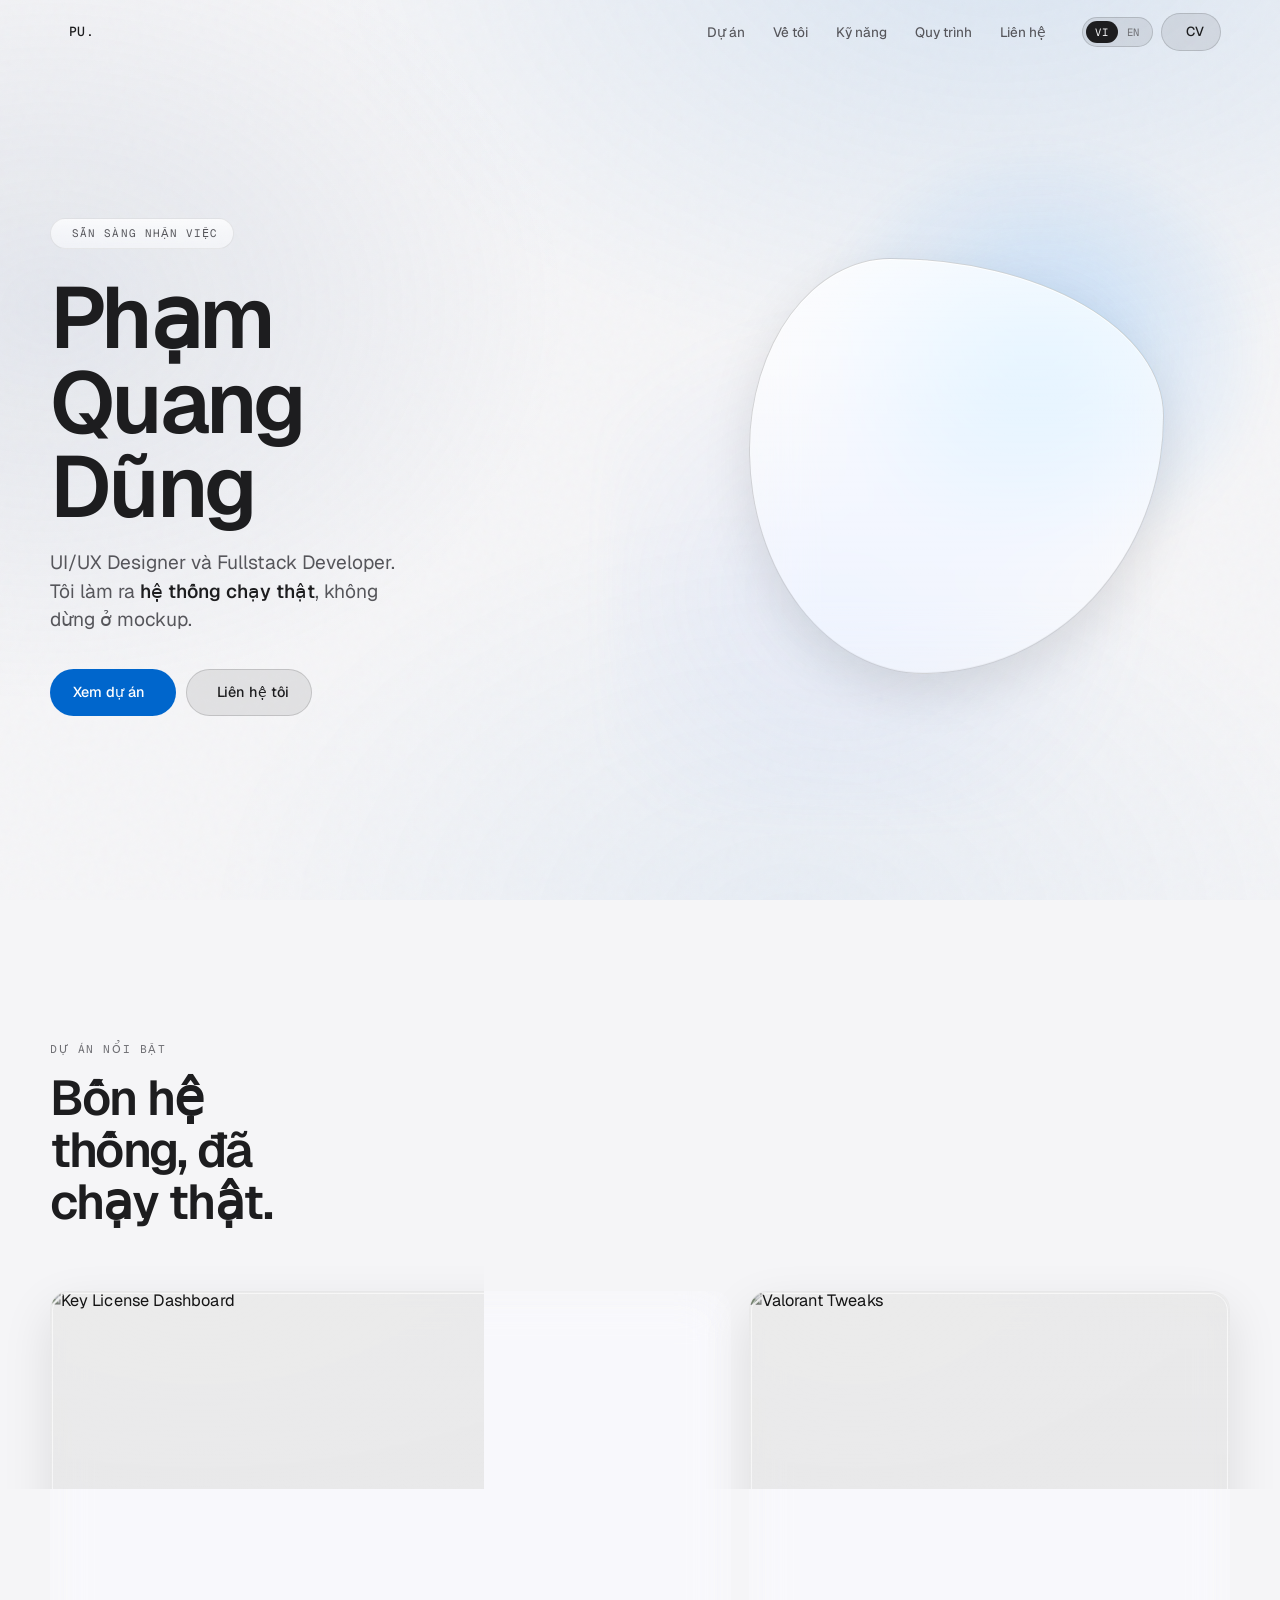
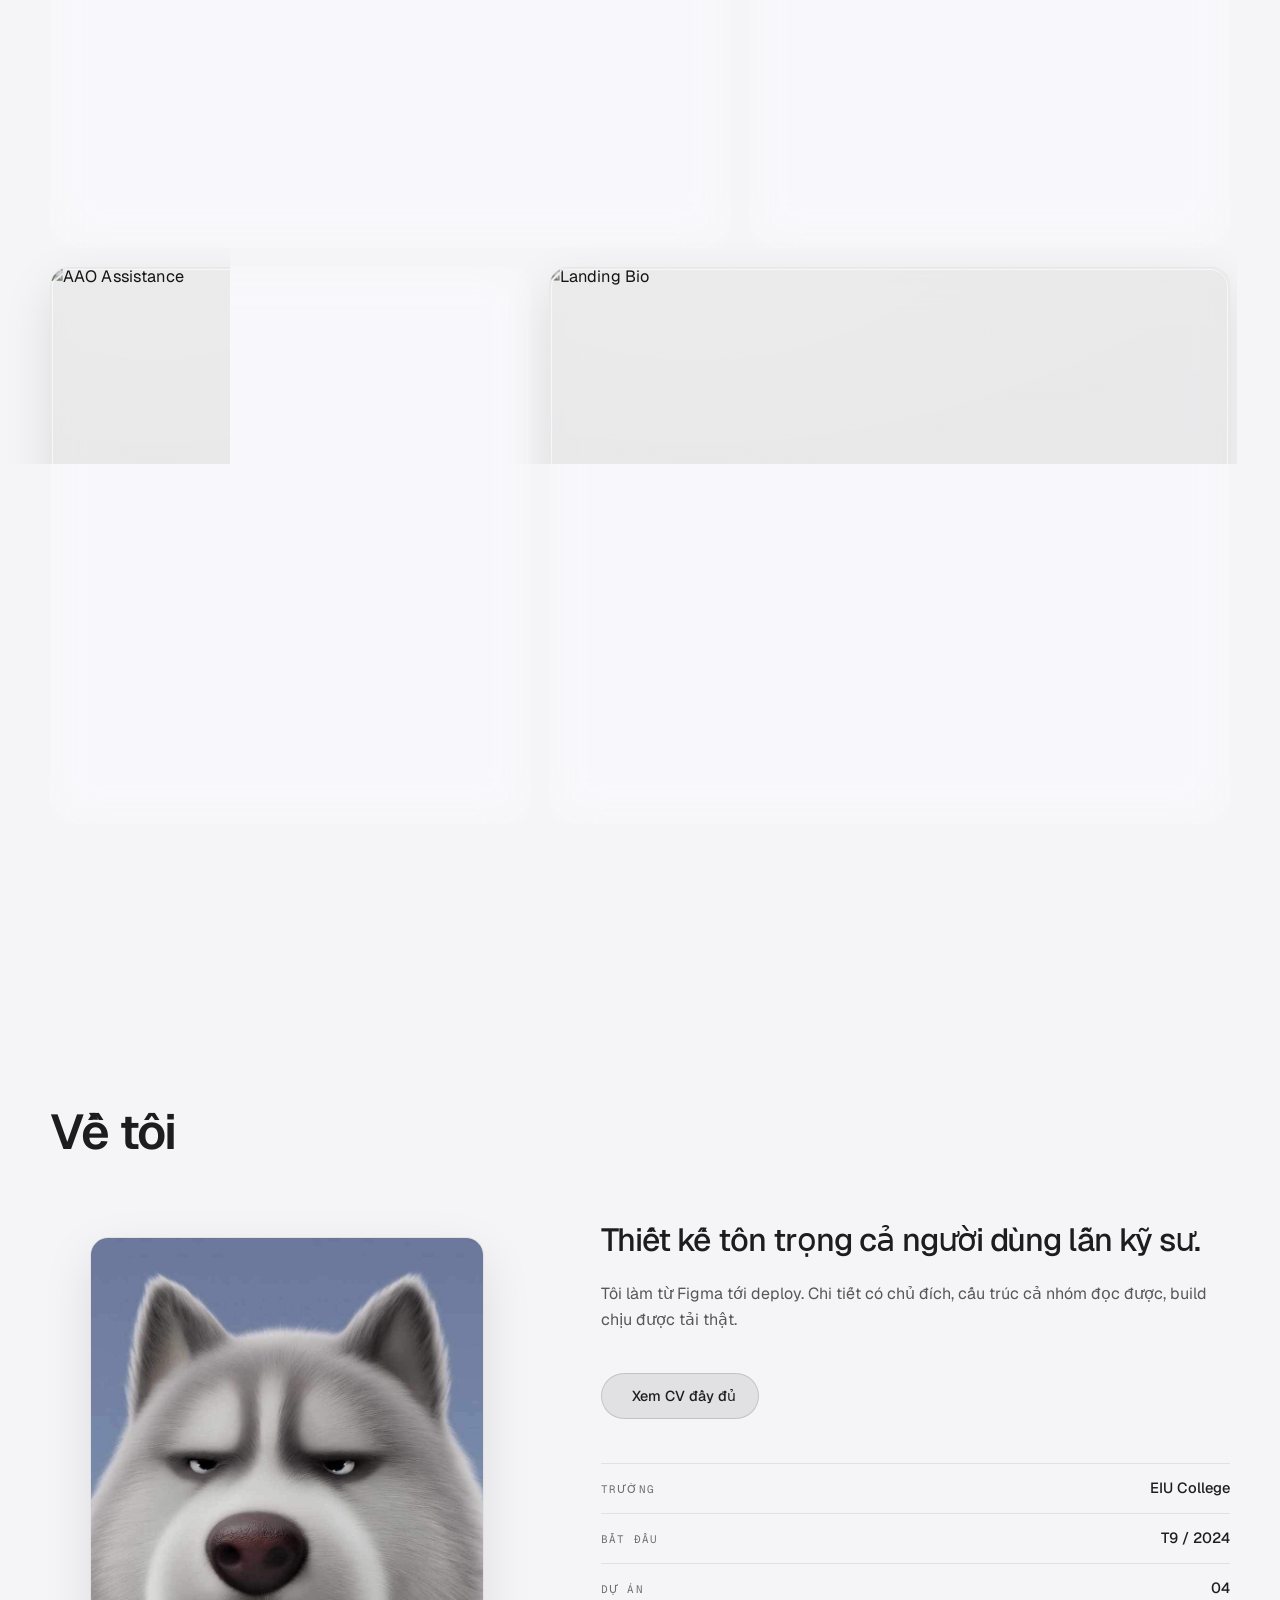
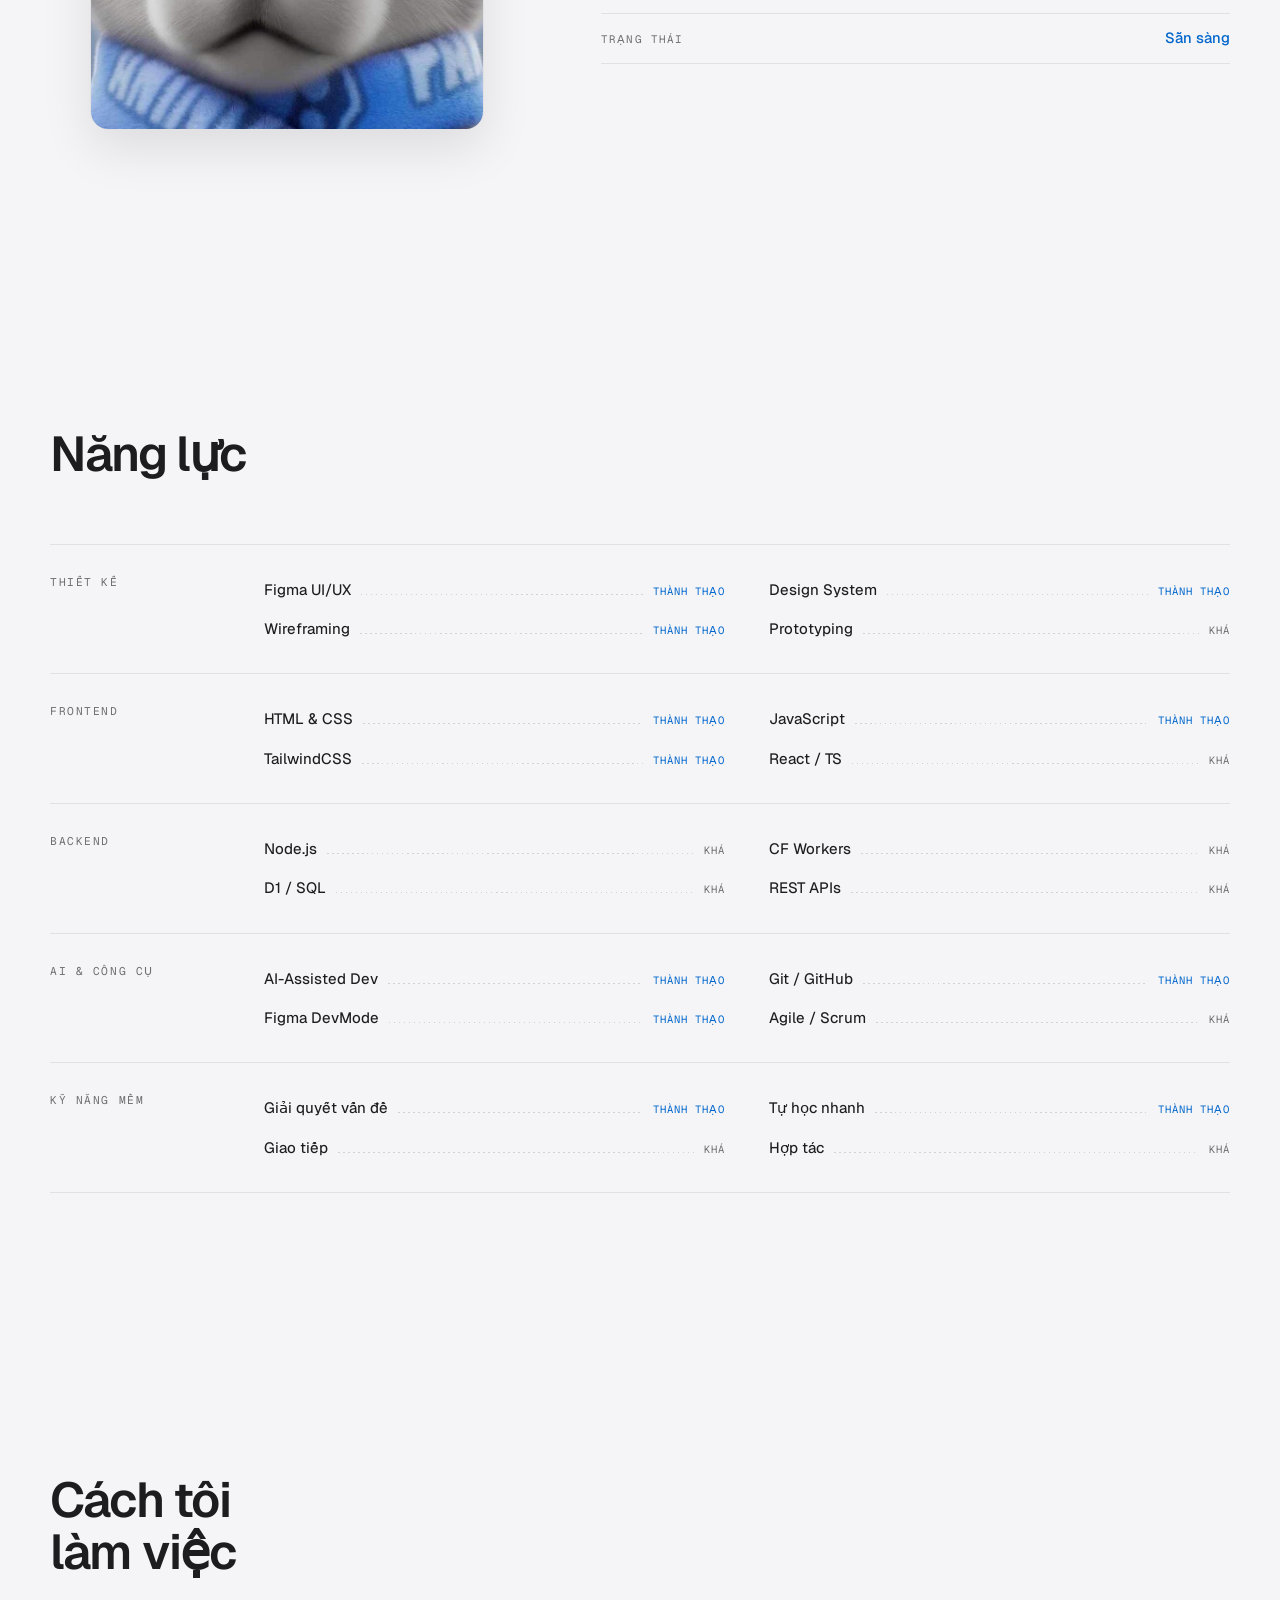
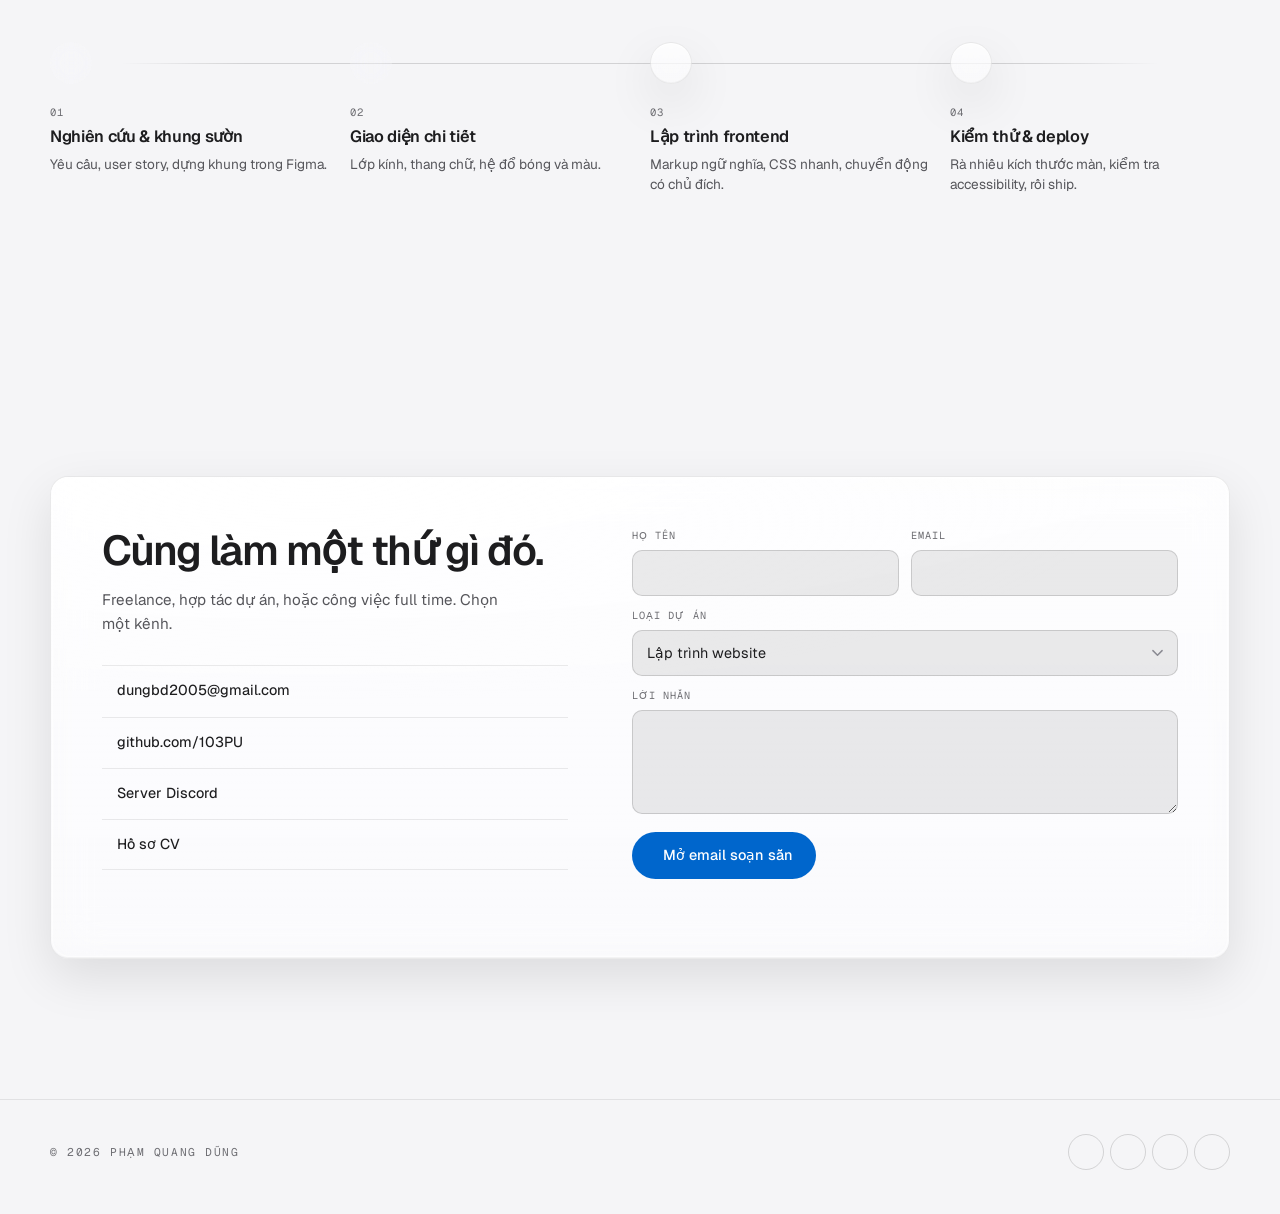
==== commit b73c440a: "Rebuild the portfolio around a cursor-tracked glass hero Replaces the flat script.js/styles.css pair" ====
--- a/index.html
+++ b/index.html
@@ -1,30 +1,439 @@
-﻿<!doctype html>
+<!DOCTYPE html>
 <html lang="vi">
 <head>
-<meta charset="UTF-8" />
-<meta name="viewport" content="width=device-width, initial-scale=1.0" />
-<title>103_PU | Phạm Quang Dũng</title>
-<meta name="description" content="Portfolio của Phạm Quang Dũng (103_PU) - UI/UX Designer và Fullstack Developer." />
-<link rel="preconnect" href="https://fonts.googleapis.com">
-<link rel="preconnect" href="https://fonts.gstatic.com" crossorigin>
-<link href="https://fonts.googleapis.com/css2?family=Plus+Jakarta+Sans:wght@400;500;600;700;800&amp;display=swap" rel="stylesheet">
-<link rel="stylesheet" href="styles.css" />
+  <meta charset="UTF-8">
+  <meta name="viewport" content="width=device-width, initial-scale=1.0">
+  <title>Phạm Quang Dũng - UI/UX Designer &amp; Fullstack Developer</title>
+  <meta name="description" content="Portfolio của Phạm Quang Dũng. UI/UX Designer và Fullstack Developer, tự thiết kế và triển khai hệ thống production.">
+  <meta name="color-scheme" content="dark light">
+  <meta name="theme-color" content="#0B0B0F" media="(prefers-color-scheme: dark)">
+  <meta name="theme-color" content="#F5F5F7" media="(prefers-color-scheme: light)">
+
+  <meta property="og:type" content="website">
+  <meta property="og:title" content="Phạm Quang Dũng - UI/UX Designer &amp; Fullstack Developer">
+  <meta property="og:description" content="Thiết kế và triển khai hệ thống production, từ Figma đến deploy.">
+  <meta property="og:image" content="assets/avatar.jpg">
+
+  <link rel="icon" href="assets/favicon.svg" type="image/svg+xml">
+  <link rel="preconnect" href="https://fonts.googleapis.com">
+  <link rel="preconnect" href="https://fonts.gstatic.com" crossorigin>
+  <link rel="stylesheet"
+        href="https://fonts.googleapis.com/css2?family=Geist:wght@300;400;500;600;700&amp;family=Geist+Mono:wght@400;500&amp;display=swap">
+  <link rel="stylesheet" href="https://unpkg.com/@phosphor-icons/web@2.1.1/src/regular/style.css">
+  <link rel="stylesheet" href="css/style.css">
 </head>
 <body>
-<a class="skip-link" href="#main" data-i18n="skip">Bỏ qua nội dung phụ</a>
-<header class="site-header"><div class="container header-bar glass"><a class="brand-mark" href="#main" aria-label="103_PU home">PU</a><nav class="top-nav" aria-label="Điều hướng chính"><a href="#services" data-i18n="nav.skills">Kỹ năng</a><a href="#work" data-i18n="nav.projects">Dự án</a><a href="#blog" data-i18n="nav.highlights">Điểm mạnh</a><a href="#contact" data-i18n="nav.contact">Liên hệ</a><div class="lang-menu"><button class="lang-trigger" id="langTrigger" type="button"><span class="lang-trigger-label" data-i18n="nav.language">Ngôn ngữ</span><span class="lang-current" id="langCurrent">VI</span></button><div class="lang-dropdown" id="langDropdown"><button type="button" class="lang-option is-active" data-lang="vi" data-i18n="lang.vi">Tiếng Việt</button><button type="button" class="lang-option" data-lang="en" data-i18n="lang.en">English</button></div></div></nav><a class="pill-button icon-button" href="assets/Pham-Quang-Dung-CV.pdf" target="_blank" rel="noreferrer"><span class="icon-badge">CV</span><span data-i18n="cta.viewCv">Xem CV</span></a></div></header>
-<main id="main">
-<section class="hero section section-light"><div class="ambient ambient-one"></div><div class="ambient ambient-two"></div><div class="container hero-grid"><div class="hero-copy reveal-flow"><span class="eyebrow" data-i18n="hero.badge">Đang sẵn sàng nhận việc</span><h1>103_PU,<br>Phạm Quang Dũng</h1><p data-i18n="hero.desc">UI/UX Designer và Fullstack Developer có thể tự triển khai hệ thống production từ ý tưởng đến deploy. Mạnh về design system, workflow AI-assisted và tư duy kỹ thuật thực chiến.</p><div class="hero-actions"><a class="primary-button icon-button" href="#work"><span class="icon-badge">↓</span><span data-i18n="cta.viewProjects">Xem dự án</span></a><a class="glass-link icon-button" href="assets/Pham-Quang-Dung-CV.pdf" target="_blank" rel="noreferrer"><span class="icon-badge">CV</span><span data-i18n="cta.openCv">Mở CV</span></a></div><div class="quick-links"><a class="mini-action icon-platform" href="https://github.com/103PU" target="_blank" rel="noreferrer" data-icon-name="github"><span class="icon-badge icon-fallback">GH</span><span data-i18n="link.github">GitHub</span></a><a class="mini-action icon-platform" href="mailto:dungbd2005@gmail.com" data-icon-name="email"><span class="icon-badge icon-fallback">@</span><span data-i18n="link.email">Email</span></a><a class="mini-action icon-platform" href="https://discord.com/invite/k3yUgsYVcB" target="_blank" rel="noreferrer" data-icon-name="discord"><span class="icon-badge icon-fallback">DC</span><span data-i18n="link.discord">Discord</span></a></div></div><div class="hero-visual reveal-flow"><div class="hero-blob"></div><div class="portrait-glass"><img src="assets/avatar.jpg" alt="Ảnh chân dung Phạm Quang Dũng" /></div><div class="hero-note note-left glass" data-i18n="hero.location">TP. Hồ Chí Minh, Việt Nam</div><div class="hero-note note-right glass" data-i18n="hero.delivery">Solo delivery A-Z</div></div></div></section>
-<section id="services" class="section services-shell"><div class="container"><div class="section-head split-head reveal-flow"><h2 data-i18n="skills.title">Kỹ năng lõi</h2><a class="pill-button pill-button--light icon-button icon-platform" href="mailto:dungbd2005@gmail.com" data-icon-name="email"><span class="icon-badge icon-fallback">@</span><span data-i18n="link.email">Email</span></a></div><div class="services-grid"><article class="service-card service-card--wide glass reveal-flow"><div class="service-copy"><span class="eyebrow" data-i18n="skills.design.badge">Design</span><h3 data-i18n="skills.design.title">Figma, design system, wireframe, prototype</h3><p data-i18n="skills.design.desc">Thành thạo Figma, design system và wireframing. Có tư duy hệ thống, biết biến pattern thành sản phẩm dễ mở rộng.</p></div><div class="mini-screen-row"><div class="mini-screen"></div><div class="mini-screen"></div><div class="mini-screen"></div></div></article><article class="service-card glass reveal-flow"><span class="eyebrow" data-i18n="skills.frontend.badge">Frontend</span><h3 data-i18n="skills.frontend.title">HTML, CSS, React, TypeScript, Tailwind</h3><p data-i18n="skills.frontend.desc">Xây UI responsive, dễ maintain, tôn trọng accessibility, performance và constraint thật của dev.</p></article><article class="service-card glass reveal-flow"><span class="eyebrow" data-i18n="skills.process.badge">Process</span><h3 data-i18n="skills.process.title">Git, Agile, WCAG, AI-assisted workflow</h3><p data-i18n="skills.process.desc">Đi được full cycle: design, code, deploy, QA và cải tiến qua feedback có cấu trúc.</p></article></div></div></section>
-<section class="section experience-section"><div class="container narrow"><div class="section-head center-head reveal-flow"><h2 data-i18n="snapshot.title">Hồ sơ nhanh</h2><p data-i18n="snapshot.desc">Những điểm chính được chuyển từ portfolio/CV cũ sang giao diện mới.</p></div><div class="timeline"><article class="timeline-item timeline-item--left glass reveal-flow"><span class="timeline-year" data-i18n="snapshot.profile.year">Profile</span><h3 data-i18n="snapshot.profile.title">Fresher Designer-Developer</h3><p data-i18n="snapshot.profile.desc">Có kinh nghiệm tự xây hệ thống production từ concept, UI, logic đến deployment.</p></article><article class="timeline-item timeline-item--right glass reveal-flow"><span class="timeline-year" data-i18n="snapshot.strength.year">Strength</span><h3 data-i18n="snapshot.strength.title">Design + Engineering</h3><p data-i18n="snapshot.strength.desc">Kết nối UI/UX với frontend/fullstack để giảm ma sát giữa thiết kế và triển khai.</p></article><article class="timeline-item timeline-item--left glass reveal-flow"><span class="timeline-year" data-i18n="snapshot.location.year">Location</span><h3 data-i18n="snapshot.location.title">TP. Hồ Chí Minh, Việt Nam</h3><p data-i18n="snapshot.location.desc">Sẵn sàng cho freelance hoặc full-time. Cách nhanh nhất để liên hệ là email.</p></article><article class="timeline-item timeline-item--right glass reveal-flow"><span class="timeline-year" data-i18n="snapshot.metrics.year">Metrics</span><h3 data-i18n="snapshot.metrics.title">03 core projects, GPA 3.43</h3><p data-i18n="snapshot.metrics.desc">Tư duy solo delivery, từng làm product system, internal tool và AI-assisted flow.</p></article></div></div></section>
-<section class="section why-section"><div class="container why-grid"><div class="why-visual reveal-flow"><div class="portrait-frame glass"><img src="assets/avatar.jpg" alt="Phạm Quang Dũng" /></div></div><div class="why-copy reveal-flow"><span class="eyebrow" data-i18n="about.badge">Về tôi</span><h2 data-i18n="about.title">Thiết kế tôn trọng cả người dùng lẫn kỹ sư.</h2><p data-i18n="about.desc">Tôi thiết kế theo cách sản phẩm thật có thể chạy được: UI có chủ đích, dễ ship, giữ accessibility và scale bằng token, component, pattern thay vì pixel rời rạc.</p><div class="stats-grid"><div class="stat-card glass"><strong>20+</strong><span data-i18n="stats.shipped">Dự án đã ship</span></div><div class="stat-card glass"><strong>5</strong><span data-i18n="stats.years">Năm kinh nghiệm</span></div><div class="stat-card glass"><strong>12+</strong><span data-i18n="stats.clients">Khách hài lòng</span></div><div class="stat-card glass"><strong>3.43</strong><span data-i18n="stats.gpa">GPA hiện tại</span></div></div></div></div></section>
-<section id="work" class="section portfolio-section"><div class="container"><div class="section-head split-head reveal-flow"><div><span class="eyebrow" data-i18n="projects.badge">Dự án nổi bật</span><h2 data-i18n="projects.title">Dự án thực tế từ portfolio và CV cũ</h2></div><a class="pill-button icon-button icon-platform" href="https://github.com/103PU" target="_blank" rel="noreferrer" data-icon-name="github"><span class="icon-badge icon-fallback">GH</span><span data-i18n="link.github">GitHub</span></a></div><div class="portfolio-grid"><article class="project-card glass reveal-flow"><img src="https://images.unsplash.com/photo-1516321318423-f06f85e504b3?auto=format&amp;fit=crop&amp;w=900&amp;q=80" alt="Preview Key License Dashboard" /><div class="project-body"><div class="work-tags"><span>Cloudflare</span><span>D1</span><span>Figma</span></div><h3>Key License Dashboard</h3><p data-i18n="projects.kld.desc">Admin portal quản lý license: phát key, tracking thiết bị, risk detection và analytics.</p><div class="project-actions"><a class="mini-action" href="https://keylicensedashboard.dungbd2005.workers.dev/" target="_blank" rel="noreferrer"><span class="icon-badge">↗</span><span data-i18n="link.live">Live</span></a><a class="mini-action icon-platform" href="https://github.com/103PU" target="_blank" rel="noreferrer" data-icon-name="github"><span class="icon-badge icon-fallback">GH</span><span data-i18n="link.github">GitHub</span></a></div></div></article><article class="project-card glass reveal-flow"><img src="https://images.unsplash.com/photo-1559028012-481c04fa702d?auto=format&amp;fit=crop&amp;w=900&amp;q=80" alt="Preview Valorant Tweaks" /><div class="project-body"><div class="work-tags"><span>C#</span><span>WPF</span><span>PowerShell</span></div><h3>Valorant Tweaks</h3><p data-i18n="projects.vt.desc">Windows performance tool cho Valorant: optimizer, DNS switcher, GPU tweaks, Riot-inspired UI.</p><div class="project-actions"><a class="mini-action icon-platform" href="https://github.com/103PU" target="_blank" rel="noreferrer" data-icon-name="github"><span class="icon-badge icon-fallback">GH</span><span data-i18n="link.github">GitHub</span></a><a class="mini-action icon-platform" href="mailto:dungbd2005@gmail.com?subject=Valorant%20Tweaks" data-icon-name="email"><span class="icon-badge icon-fallback">@</span><span data-i18n="link.ask">Hỏi thêm</span></a></div></div></article><article class="project-card glass reveal-flow"><img src="https://images.unsplash.com/photo-1512941937669-90a1b58e7e9c?auto=format&amp;fit=crop&amp;w=900&amp;q=80" alt="Preview AAO Assistance" /><div class="project-body"><div class="work-tags"><span>Next.js</span><span>AI</span><span>Extension</span></div><h3>AAO Assistance</h3><p data-i18n="projects.aao.desc">AI academic advisor cho sinh viên EIU với roadmap học tập, recommendation và feedback engine.</p><div class="project-actions"><a class="mini-action icon-platform" href="https://github.com/CeatursHarmginton/eiu-aao-assistant" target="_blank" rel="noreferrer" data-icon-name="github"><span class="icon-badge icon-fallback">GH</span><span data-i18n="link.github">GitHub</span></a><a class="mini-action icon-platform" href="mailto:dungbd2005@gmail.com?subject=AAO%20Assistance" data-icon-name="email"><span class="icon-badge icon-fallback">@</span><span data-i18n="link.contact">Liên hệ</span></a></div></div></article><article class="project-card glass reveal-flow"><img src="https://images.unsplash.com/photo-1498050108023-c5249f4df085?auto=format&amp;fit=crop&amp;w=900&amp;q=80" alt="Preview Portfolio System" /><div class="project-body"><div class="work-tags"><span>HTML</span><span>CSS</span><span>Vanilla JS</span></div><h3>Portfolio System</h3><p data-i18n="projects.portfolio.desc">Giao diện semantic HTML, CSS token, glass UI, scroll animation và zero dependency.</p><div class="project-actions"><a class="mini-action" href="#main"><span class="icon-badge">↑</span><span data-i18n="link.thisPage">Trang này</span></a><a class="mini-action icon-platform" href="assets/Pham-Quang-Dung-CV.pdf" target="_blank" rel="noreferrer" data-icon-name="cv"><span class="icon-badge icon-fallback">CV</span><span data-i18n="cta.cv">CV</span></a></div></div></article></div></div></section>
-<section class="section testimonial-section"><div class="container"><div class="section-head center-head reveal-flow"><span class="eyebrow" data-i18n="delivery.badge">Phong cách làm việc</span><h2 data-i18n="delivery.title">Cách tôi biến ý tưởng thành sản phẩm</h2></div><div class="testimonial-grid"><article class="testimonial-card glass reveal-flow"><p data-i18n="delivery.kld">Cloudflare Workers, D1 Database, JavaScript và Figma cho admin system custom từ đầu.</p><div><strong>Key License Dashboard</strong><span data-i18n="delivery.kld.meta">Full-stack + UI/UX</span></div></article><article class="testimonial-card glass reveal-flow"><p data-i18n="delivery.vt">C#, .NET, WPF, PowerShell và Figma để tạo desktop tool tối ưu hiệu năng.</p><div><strong>Valorant Tweaks</strong><span data-i18n="delivery.vt.meta">Desktop app + product design</span></div></article><article class="testimonial-card glass reveal-flow"><p data-i18n="delivery.aao">Next.js, AI integration, Figma và extension architecture cho educational assistant flow.</p><div><strong>AAO Assistance</strong><span data-i18n="delivery.aao.meta">Fullstack + AI product flow</span></div></article></div></div></section>
-<section class="section idea-section"><div class="container idea-shell glass reveal-flow"><div><span class="eyebrow" data-i18n="contact.badge">Liên hệ</span><h2 data-i18n="contact.title">Cùng build một sản phẩm nhìn đã mắt và chạy thật tốt.</h2></div><a class="primary-button icon-button icon-platform" href="mailto:dungbd2005@gmail.com" data-icon-name="email"><span class="icon-badge icon-fallback">@</span><span data-i18n="contact.cta">Email ngay</span></a></div></section>
-<section id="blog" class="section blog-section"><div class="container"><div class="section-head split-head reveal-flow"><div><span class="eyebrow" data-i18n="highlights.badge">Điểm mạnh</span><h2 data-i18n="highlights.title">Những thứ tôi tập trung phát triển</h2></div><a class="pill-button icon-button icon-platform" href="assets/Pham-Quang-Dung-CV.pdf" target="_blank" rel="noreferrer" data-icon-name="cv"><span class="icon-badge icon-fallback">CV</span><span data-i18n="cta.pdfCv">PDF CV</span></a></div><div class="blog-grid"><article class="blog-card glass reveal-flow"><img src="https://images.unsplash.com/photo-1518770660439-4636190af475?auto=format&amp;fit=crop&amp;w=900&amp;q=80" alt="Design system" /><div class="blog-body"><span data-i18n="label.design">Thiết kế</span><h3 data-i18n="highlights.design">Figma expert, design system tốt, wireframe rõ ràng</h3></div></article><article class="blog-card blog-card--featured glass reveal-flow"><img src="https://images.unsplash.com/photo-1545239351-1141bd82e8a6?auto=format&amp;fit=crop&amp;w=900&amp;q=80" alt="Workflow kỹ thuật" /><div class="blog-body"><span data-i18n="label.workflow">Quy trình</span><h3 data-i18n="highlights.workflow">AI-assisted development, Git, Agile, accessibility và delivery end-to-end</h3></div></article><article class="blog-card glass reveal-flow"><img src="https://images.unsplash.com/photo-1522542550221-31fd19575a2d?auto=format&amp;fit=crop&amp;w=900&amp;q=80" alt="Frontend" /><div class="blog-body"><span data-i18n="label.frontend">Frontend</span><h3 data-i18n="highlights.frontend">HTML, CSS, React, TypeScript, Tailwind và responsive UI</h3></div></article></div></div></section>
-</main>
-<footer id="contact" class="site-footer"><div class="container footer-shell"><div><span class="eyebrow" data-i18n="footer.badge">Kết nối</span><h2 data-i18n="footer.title">Liên hệ nhanh cho freelance, product hoặc cơ hội full-time.</h2></div><div class="footer-links"><a class="mini-action icon-platform" href="mailto:dungbd2005@gmail.com" data-icon-name="email"><span class="icon-badge icon-fallback">@</span><span data-i18n="link.email">Email</span></a><a class="mini-action icon-platform" href="https://github.com/103PU" target="_blank" rel="noreferrer" data-icon-name="github"><span class="icon-badge icon-fallback">GH</span><span data-i18n="link.github">GitHub</span></a><a class="mini-action icon-platform" href="https://discord.com/invite/k3yUgsYVcB" target="_blank" rel="noreferrer" data-icon-name="discord"><span class="icon-badge icon-fallback">DC</span><span data-i18n="link.discord">Discord</span></a><a class="mini-action icon-platform" href="assets/Pham-Quang-Dung-CV.pdf" target="_blank" rel="noreferrer" data-icon-name="cv"><span class="icon-badge icon-fallback">CV</span><span data-i18n="cta.pdfCv">PDF CV</span></a></div></div></footer>
-<script src="script.js"></script>
+  <a class="skip-link" href="#main" data-en="Skip to main content" data-vi="Tới nội dung chính">Tới nội dung chính</a>
+  <span class="nav-sentinel" aria-hidden="true"></span>
+
+  <nav class="nav" aria-label="Primary">
+    <div class="nav-inner">
+      <a class="nav-mark" href="#hero">PU.</a>
+
+      <ul class="nav-links">
+        <li><a class="nav-link" href="#work"    data-en="Work"    data-vi="Dự án">Dự án</a></li>
+        <li><a class="nav-link" href="#about"   data-en="About"   data-vi="Về tôi">Về tôi</a></li>
+        <li><a class="nav-link" href="#skills"  data-en="Skills"  data-vi="Kỹ năng">Kỹ năng</a></li>
+        <li><a class="nav-link" href="#process" data-en="Process" data-vi="Quy trình">Quy trình</a></li>
+        <li><a class="nav-link" href="#contact" data-en="Contact" data-vi="Liên hệ">Liên hệ</a></li>
+      </ul>
+
+      <div class="nav-tail">
+        <div class="lang-toggle" role="group" aria-label="Language">
+          <button class="lang-btn" type="button" data-lang="vi">VI</button>
+          <button class="lang-btn" type="button" data-lang="en">EN</button>
+        </div>
+        <a class="btn btn-quiet btn-sm" href="cv.html">
+          <i class="ph ph-file-text" aria-hidden="true"></i>
+          <span>CV</span>
+        </a>
+      </div>
+    </div>
+  </nav>
+
+  <main id="main">
+
+    <!-- ============ Hero: type column left, live glass render right ============ -->
+    <section class="hero" id="hero">
+      <div class="shell hero-grid">
+        <div class="hero-copy">
+          <span class="status">
+            <i class="ph ph-briefcase" aria-hidden="true"></i>
+            <span data-en="Open to work" data-vi="Sẵn sàng nhận việc">Sẵn sàng nhận việc</span>
+          </span>
+
+          <h1>Phạm Quang Dũng</h1>
+
+          <p class="hero-role"
+             data-en="UI/UX Designer and Fullstack Developer. I ship <b>production systems</b>, not mockups."
+             data-vi="UI/UX Designer và Fullstack Developer. Tôi làm ra <b>hệ thống chạy thật</b>, không dừng ở mockup.">UI/UX Designer và Fullstack Developer. Tôi làm ra <b>hệ thống chạy thật</b>, không dừng ở mockup.</p>
+
+          <div class="hero-cta">
+            <a class="btn btn-primary" href="#work">
+              <span data-en="See the work" data-vi="Xem dự án">Xem dự án</span>
+              <i class="ph ph-arrow-right" aria-hidden="true"></i>
+            </a>
+            <a class="btn btn-quiet" href="#contact">
+              <i class="ph ph-envelope-simple" aria-hidden="true"></i>
+              <span data-en="Get in touch" data-vi="Liên hệ tôi">Liên hệ tôi</span>
+            </a>
+          </div>
+        </div>
+
+        <!-- WebGL glass form, tracks the cursor. Falls back to a CSS shape. -->
+        <div class="hero-stage" id="stage" aria-hidden="true">
+          <div class="stage-fallback"></div>
+        </div>
+      </div>
+    </section>
+
+    <!-- ============ Work: bento of four, deliberately unequal weight ============ -->
+    <section class="section" id="work">
+      <div class="shell">
+        <header class="section-head" data-reveal>
+          <span class="mono" data-en="Selected work" data-vi="Dự án nổi bật">Dự án nổi bật</span>
+          <h2 class="section-title" data-en="Four systems, shipped." data-vi="Bốn hệ thống, đã chạy thật.">Bốn hệ thống, đã chạy thật.</h2>
+        </header>
+
+        <div class="work-grid">
+
+          <article class="work-card glass" data-reveal>
+            <div class="work-shot">
+              <!-- Placeholder art. Swap for a real capture of the dashboard. -->
+              <img src="https://images.unsplash.com/photo-1551288049-bebda4e38f71?auto=format&amp;fit=crop&amp;w=1200&amp;q=80"
+                   alt="Key License Dashboard" loading="lazy" decoding="async">
+            </div>
+            <div class="work-body">
+              <div class="work-head">
+                <h3>Key License Dashboard</h3>
+                <span class="work-kind">Web App</span>
+              </div>
+              <p class="work-note" data-en="License issuance, device tracking, risk signals." data-vi="Phát key, tracking thiết bị, tín hiệu rủi ro.">Phát key, tracking thiết bị, tín hiệu rủi ro.</p>
+              <div class="work-stack"><span>Cloudflare</span><span>D1</span><span>Figma</span></div>
+              <div class="work-links">
+                <a href="https://keylicensedashboard.dungbd2005.workers.dev/" target="_blank" rel="noopener">
+                  <span data-en="Live site" data-vi="Xem live">Xem live</span>
+                  <i class="ph ph-arrow-up-right" aria-hidden="true"></i>
+                </a>
+              </div>
+            </div>
+          </article>
+
+          <article class="work-card glass" data-reveal style="--d:80ms">
+            <div class="work-shot">
+              <!-- Placeholder art. Swap for a real capture of the app window. -->
+              <img src="https://images.unsplash.com/photo-1587202372775-e229f172b9d7?auto=format&amp;fit=crop&amp;w=900&amp;q=80"
+                   alt="Valorant Tweaks" loading="lazy" decoding="async">
+            </div>
+            <div class="work-body">
+              <div class="work-head">
+                <h3>Valorant Tweaks</h3>
+                <span class="work-kind">Desktop</span>
+              </div>
+              <p class="work-note" data-en="Windows optimizer, DNS switch, GPU tuning." data-vi="Tối ưu Windows, đổi DNS, tinh chỉnh GPU.">Tối ưu Windows, đổi DNS, tinh chỉnh GPU.</p>
+              <div class="work-stack"><span>C#</span><span>WPF</span><span>PowerShell</span></div>
+              <div class="work-links">
+                <a href="mailto:dungbd2005@gmail.com?subject=Valorant%20Tweaks">
+                  <span data-en="Request a demo" data-vi="Xin bản demo">Xin bản demo</span>
+                  <i class="ph ph-arrow-up-right" aria-hidden="true"></i>
+                </a>
+              </div>
+            </div>
+          </article>
+
+          <article class="work-card glass" data-reveal>
+            <div class="work-shot">
+              <!-- Placeholder art. Swap for a real capture of the advisor UI. -->
+              <img src="https://images.unsplash.com/photo-1523240795612-9a054b0db644?auto=format&amp;fit=crop&amp;w=900&amp;q=80"
+                   alt="AAO Assistance" loading="lazy" decoding="async">
+            </div>
+            <div class="work-body">
+              <div class="work-head">
+                <h3>AAO Assistance</h3>
+                <span class="work-kind">AI / Edu</span>
+              </div>
+              <p class="work-note" data-en="Study roadmaps and course advice for EIU." data-vi="Lộ trình học và gợi ý môn cho sinh viên EIU.">Lộ trình học và gợi ý môn cho sinh viên EIU.</p>
+              <div class="work-stack"><span>Next.js</span><span>AI</span><span>Extension</span></div>
+              <div class="work-links">
+                <a href="https://github.com/CeatursHarmginton/eiu-aao-assistant" target="_blank" rel="noopener">
+                  <span data-en="Source" data-vi="Mã nguồn">Mã nguồn</span>
+                  <i class="ph ph-arrow-up-right" aria-hidden="true"></i>
+                </a>
+              </div>
+            </div>
+          </article>
+
+          <article class="work-card glass" data-reveal style="--d:80ms">
+            <div class="work-shot">
+              <!-- Placeholder art. Swap for a real capture of the bio page. -->
+              <img src="https://images.unsplash.com/photo-1481487196290-c152efe083f5?auto=format&amp;fit=crop&amp;w=1200&amp;q=80"
+                   alt="Landing Bio" loading="lazy" decoding="async">
+            </div>
+            <div class="work-body">
+              <div class="work-head">
+                <h3>Landing Bio</h3>
+                <span class="work-kind">Landing</span>
+              </div>
+              <p class="work-note" data-en="One page bio, zero framework, live on Vercel." data-vi="Trang bio một màn, không framework, chạy trên Vercel.">Trang bio một màn, không framework, chạy trên Vercel.</p>
+              <div class="work-stack"><span>HTML</span><span>CSS</span><span>Vanilla JS</span></div>
+              <div class="work-links">
+                <a href="https://103punewbio.vercel.app" target="_blank" rel="noopener">
+                  <span data-en="Live site" data-vi="Xem live">Xem live</span>
+                  <i class="ph ph-arrow-up-right" aria-hidden="true"></i>
+                </a>
+                <a href="https://github.com/103PU" target="_blank" rel="noopener">
+                  <span>GitHub</span>
+                  <i class="ph ph-github-logo" aria-hidden="true"></i>
+                </a>
+              </div>
+            </div>
+          </article>
+
+        </div>
+      </div>
+    </section>
+
+    <!-- ============ About: editorial two column, hairlines instead of cards ============ -->
+    <section class="section" id="about">
+      <div class="shell">
+        <header class="section-head" data-reveal>
+          <h2 class="section-title" data-en="About" data-vi="Về tôi">Về tôi</h2>
+        </header>
+
+        <div class="about-grid">
+          <aside class="about-aside" data-reveal>
+            <figure class="portrait">
+              <img src="assets/avatar.jpg" alt="Phạm Quang Dũng" loading="lazy" decoding="async">
+            </figure>
+          </aside>
+
+          <div data-reveal style="--d:100ms">
+            <p class="about-lede"
+               data-en="Design that respects both the user and the engineer."
+               data-vi="Thiết kế tôn trọng cả người dùng lẫn kỹ sư.">Thiết kế tôn trọng cả người dùng lẫn kỹ sư.</p>
+
+            <p class="about-body"
+               data-en="I work from Figma to deploy. Intentional detail, structure a team can pick up, builds that survive real traffic."
+               data-vi="Tôi làm từ Figma tới deploy. Chi tiết có chủ đích, cấu trúc cả nhóm đọc được, build chịu được tải thật.">Tôi làm từ Figma tới deploy. Chi tiết có chủ đích, cấu trúc cả nhóm đọc được, build chịu được tải thật.</p>
+
+            <a class="btn btn-quiet" href="cv.html">
+              <i class="ph ph-file-text" aria-hidden="true"></i>
+              <span data-en="Full CV" data-vi="Xem CV đầy đủ">Xem CV đầy đủ</span>
+            </a>
+
+            <!-- Ledger sits in this column, not under the portrait: the portrait
+                 column is sticky, and a sticky column has to stay the short one. -->
+            <ul class="ledger">
+              <li>
+                <span class="k" data-en="School" data-vi="Trường">Trường</span>
+                <span class="v">EIU College</span>
+              </li>
+              <li>
+                <span class="k" data-en="Since" data-vi="Bắt đầu">Bắt đầu</span>
+                <span class="v">T9 / 2024</span>
+              </li>
+              <li>
+                <span class="k" data-en="Projects" data-vi="Dự án">Dự án</span>
+                <span class="v">04</span>
+              </li>
+              <li>
+                <span class="k" data-en="Status" data-vi="Trạng thái">Trạng thái</span>
+                <span class="v v-accent" data-en="Open to work" data-vi="Sẵn sàng">Sẵn sàng</span>
+              </li>
+            </ul>
+          </div>
+        </div>
+      </div>
+    </section>
+
+    <!-- ============ Capabilities: spec sheet, no cards ============ -->
+    <section class="section" id="skills">
+      <div class="shell">
+        <header class="section-head" data-reveal>
+          <h2 class="section-title" data-en="Capabilities" data-vi="Năng lực">Năng lực</h2>
+        </header>
+
+        <div class="spec">
+
+          <div class="spec-row" data-reveal>
+            <div class="spec-label" data-en="Design" data-vi="Thiết kế">Thiết kế</div>
+            <div class="spec-items">
+              <div class="spec-item"><span class="name">Figma UI/UX</span><span class="dots"></span><span class="lvl is-high" data-en="Expert" data-vi="Thành thạo">Thành thạo</span></div>
+              <div class="spec-item"><span class="name">Design System</span><span class="dots"></span><span class="lvl is-high" data-en="Expert" data-vi="Thành thạo">Thành thạo</span></div>
+              <div class="spec-item"><span class="name">Wireframing</span><span class="dots"></span><span class="lvl is-high" data-en="Expert" data-vi="Thành thạo">Thành thạo</span></div>
+              <div class="spec-item"><span class="name">Prototyping</span><span class="dots"></span><span class="lvl" data-en="Proficient" data-vi="Khá">Khá</span></div>
+            </div>
+          </div>
+
+          <div class="spec-row" data-reveal>
+            <div class="spec-label">Frontend</div>
+            <div class="spec-items">
+              <div class="spec-item"><span class="name">HTML &amp; CSS</span><span class="dots"></span><span class="lvl is-high" data-en="Expert" data-vi="Thành thạo">Thành thạo</span></div>
+              <div class="spec-item"><span class="name">JavaScript</span><span class="dots"></span><span class="lvl is-high" data-en="Expert" data-vi="Thành thạo">Thành thạo</span></div>
+              <div class="spec-item"><span class="name">TailwindCSS</span><span class="dots"></span><span class="lvl is-high" data-en="Expert" data-vi="Thành thạo">Thành thạo</span></div>
+              <div class="spec-item"><span class="name">React / TS</span><span class="dots"></span><span class="lvl" data-en="Proficient" data-vi="Khá">Khá</span></div>
+            </div>
+          </div>
+
+          <div class="spec-row" data-reveal>
+            <div class="spec-label">Backend</div>
+            <div class="spec-items">
+              <div class="spec-item"><span class="name">Node.js</span><span class="dots"></span><span class="lvl" data-en="Proficient" data-vi="Khá">Khá</span></div>
+              <div class="spec-item"><span class="name">CF Workers</span><span class="dots"></span><span class="lvl" data-en="Proficient" data-vi="Khá">Khá</span></div>
+              <div class="spec-item"><span class="name">D1 / SQL</span><span class="dots"></span><span class="lvl" data-en="Proficient" data-vi="Khá">Khá</span></div>
+              <div class="spec-item"><span class="name">REST APIs</span><span class="dots"></span><span class="lvl" data-en="Proficient" data-vi="Khá">Khá</span></div>
+            </div>
+          </div>
+
+          <div class="spec-row" data-reveal>
+            <div class="spec-label" data-en="AI &amp; Tools" data-vi="AI &amp; Công cụ">AI &amp; Công cụ</div>
+            <div class="spec-items">
+              <div class="spec-item"><span class="name">AI-Assisted Dev</span><span class="dots"></span><span class="lvl is-high" data-en="Expert" data-vi="Thành thạo">Thành thạo</span></div>
+              <div class="spec-item"><span class="name">Git / GitHub</span><span class="dots"></span><span class="lvl is-high" data-en="Expert" data-vi="Thành thạo">Thành thạo</span></div>
+              <div class="spec-item"><span class="name">Figma DevMode</span><span class="dots"></span><span class="lvl is-high" data-en="Expert" data-vi="Thành thạo">Thành thạo</span></div>
+              <div class="spec-item"><span class="name">Agile / Scrum</span><span class="dots"></span><span class="lvl" data-en="Proficient" data-vi="Khá">Khá</span></div>
+            </div>
+          </div>
+
+          <div class="spec-row" data-reveal>
+            <div class="spec-label" data-en="Soft skills" data-vi="Kỹ năng mềm">Kỹ năng mềm</div>
+            <div class="spec-items">
+              <div class="spec-item"><span class="name" data-en="Problem solving" data-vi="Giải quyết vấn đề">Giải quyết vấn đề</span><span class="dots"></span><span class="lvl is-high" data-en="Expert" data-vi="Thành thạo">Thành thạo</span></div>
+              <div class="spec-item"><span class="name" data-en="Fast learning" data-vi="Tự học nhanh">Tự học nhanh</span><span class="dots"></span><span class="lvl is-high" data-en="Expert" data-vi="Thành thạo">Thành thạo</span></div>
+              <div class="spec-item"><span class="name" data-en="Communication" data-vi="Giao tiếp">Giao tiếp</span><span class="dots"></span><span class="lvl" data-en="Proficient" data-vi="Khá">Khá</span></div>
+              <div class="spec-item"><span class="name" data-en="Collaboration" data-vi="Hợp tác">Hợp tác</span><span class="dots"></span><span class="lvl" data-en="Proficient" data-vi="Khá">Khá</span></div>
+            </div>
+          </div>
+
+        </div>
+      </div>
+    </section>
+
+    <!-- ============ Process: four steps on one track ============ -->
+    <section class="section" id="process">
+      <div class="shell">
+        <header class="section-head" data-reveal>
+          <h2 class="section-title" data-en="How I work" data-vi="Cách tôi làm việc">Cách tôi làm việc</h2>
+        </header>
+
+        <div class="track">
+          <div class="step" data-reveal>
+            <div class="step-dot"><i class="ph ph-magnifying-glass" aria-hidden="true"></i></div>
+            <span class="step-ord">01</span>
+            <h3 data-en="Research and wireframe" data-vi="Nghiên cứu &amp; khung sườn">Nghiên cứu &amp; khung sườn</h3>
+            <p data-en="Requirements, user stories, layout in Figma." data-vi="Yêu cầu, user story, dựng khung trong Figma.">Yêu cầu, user story, dựng khung trong Figma.</p>
+          </div>
+
+          <div class="step" data-reveal style="--d:70ms">
+            <div class="step-dot"><i class="ph ph-pen-nib" aria-hidden="true"></i></div>
+            <span class="step-ord">02</span>
+            <h3 data-en="High fidelity UI" data-vi="Giao diện chi tiết">Giao diện chi tiết</h3>
+            <p data-en="Glass layers, type scale, shadow and colour system." data-vi="Lớp kính, thang chữ, hệ đổ bóng và màu.">Lớp kính, thang chữ, hệ đổ bóng và màu.</p>
+          </div>
+
+          <div class="step" data-reveal style="--d:140ms">
+            <div class="step-dot"><i class="ph ph-code" aria-hidden="true"></i></div>
+            <span class="step-ord">03</span>
+            <h3 data-en="Frontend build" data-vi="Lập trình frontend">Lập trình frontend</h3>
+            <p data-en="Semantic markup, fast CSS, motion with intent." data-vi="Markup ngữ nghĩa, CSS nhanh, chuyển động có chủ đích.">Markup ngữ nghĩa, CSS nhanh, chuyển động có chủ đích.</p>
+          </div>
+
+          <div class="step" data-reveal style="--d:210ms">
+            <div class="step-dot"><i class="ph ph-rocket-launch" aria-hidden="true"></i></div>
+            <span class="step-ord">04</span>
+            <h3 data-en="QA and deploy" data-vi="Kiểm thử &amp; deploy">Kiểm thử &amp; deploy</h3>
+            <p data-en="Viewport sweep, accessibility pass, then ship." data-vi="Rà nhiều kích thước màn, kiểm tra accessibility, rồi ship.">Rà nhiều kích thước màn, kiểm tra accessibility, rồi ship.</p>
+          </div>
+        </div>
+      </div>
+    </section>
+
+    <!-- ============ Contact: one glass panel ============ -->
+    <section class="section" id="contact">
+      <div class="shell">
+        <div class="contact-panel glass" data-reveal>
+          <div>
+            <h2 data-en="Let's build something." data-vi="Cùng làm một thứ gì đó.">Cùng làm một thứ gì đó.</h2>
+            <p class="contact-lede"
+               data-en="Freelance, collaboration, or a full time role. Pick a channel."
+               data-vi="Freelance, hợp tác dự án, hoặc công việc full time. Chọn một kênh.">Freelance, hợp tác dự án, hoặc công việc full time. Chọn một kênh.</p>
+
+            <div class="channels">
+              <a class="channel" href="mailto:dungbd2005@gmail.com">
+                <i class="ph ph-envelope-simple" aria-hidden="true"></i>
+                <span>dungbd2005@gmail.com</span>
+                <i class="ph ph-arrow-up-right arrow" aria-hidden="true"></i>
+              </a>
+              <a class="channel" href="https://github.com/103PU" target="_blank" rel="noopener">
+                <i class="ph ph-github-logo" aria-hidden="true"></i>
+                <span>github.com/103PU</span>
+                <i class="ph ph-arrow-up-right arrow" aria-hidden="true"></i>
+              </a>
+              <a class="channel" href="https://discord.com/invite/k3yUgsYVcB" target="_blank" rel="noopener">
+                <i class="ph ph-discord-logo" aria-hidden="true"></i>
+                <span data-en="Discord server" data-vi="Server Discord">Server Discord</span>
+                <i class="ph ph-arrow-up-right arrow" aria-hidden="true"></i>
+              </a>
+              <a class="channel" href="cv.html">
+                <i class="ph ph-file-text" aria-hidden="true"></i>
+                <span data-en="Curriculum vitae" data-vi="Hồ sơ CV">Hồ sơ CV</span>
+                <i class="ph ph-arrow-up-right arrow" aria-hidden="true"></i>
+              </a>
+            </div>
+          </div>
+
+          <!-- No server behind this page, so the form composes a mail draft locally. -->
+          <form class="form" id="brief" novalidate>
+            <div class="form-row">
+              <div class="field">
+                <label for="f-name" data-en="Name" data-vi="Họ tên">Họ tên</label>
+                <input id="f-name" name="name" type="text" autocomplete="name" required maxlength="80">
+              </div>
+              <div class="field">
+                <label for="f-mail" data-en="Email" data-vi="Email">Email</label>
+                <input id="f-mail" name="email" type="email" autocomplete="email" required maxlength="120">
+              </div>
+            </div>
+
+            <div class="field">
+              <label for="f-kind" data-en="Project type" data-vi="Loại dự án">Loại dự án</label>
+              <select id="f-kind" name="kind">
+                <option data-en="Web development" data-vi="Lập trình website">Lập trình website</option>
+                <option data-en="UI/UX design" data-vi="Thiết kế UI/UX">Thiết kế UI/UX</option>
+                <option data-en="Desktop app" data-vi="Ứng dụng desktop">Ứng dụng desktop</option>
+                <option data-en="Other" data-vi="Khác">Khác</option>
+              </select>
+            </div>
+
+            <div class="field">
+              <label for="f-msg" data-en="Message" data-vi="Lời nhắn">Lời nhắn</label>
+              <textarea id="f-msg" name="message" required maxlength="1200"></textarea>
+            </div>
+
+            <button class="btn btn-primary" type="submit">
+              <i class="ph ph-paper-plane-tilt" aria-hidden="true"></i>
+              <span data-en="Open mail draft" data-vi="Mở email soạn sẵn">Mở email soạn sẵn</span>
+            </button>
+            <p class="form-status" id="brief-status" role="status" aria-live="polite"></p>
+          </form>
+        </div>
+      </div>
+    </section>
+
+  </main>
+
+  <footer class="footer">
+    <div class="shell footer-inner">
+      <span class="mono">© 2026 Phạm Quang Dũng</span>
+      <div class="footer-socials">
+        <a href="mailto:dungbd2005@gmail.com" aria-label="Email"><i class="ph ph-envelope-simple" aria-hidden="true"></i></a>
+        <a href="https://github.com/103PU" target="_blank" rel="noopener" aria-label="GitHub"><i class="ph ph-github-logo" aria-hidden="true"></i></a>
+        <a href="https://discord.com/invite/k3yUgsYVcB" target="_blank" rel="noopener" aria-label="Discord"><i class="ph ph-discord-logo" aria-hidden="true"></i></a>
+        <a href="cv.html" aria-label="CV"><i class="ph ph-file-text" aria-hidden="true"></i></a>
+      </div>
+    </div>
+  </footer>
+
+  <script src="js/main.js" defer></script>
 </body>
 </html>
-
--- a/css/style.css
+++ b/css/style.css
@@ -0,0 +1,990 @@
+
+/* ==========================================================================
+   103PU Portfolio
+   Visual language: an approximation of Apple's "Liquid Glass" for the web.
+   Apple ships that material only on Apple platforms; there is no official
+   web package. Everything below is backdrop-filter + layered borders +
+   highlight overlays, with a solid-fill fallback for reduced transparency.
+
+   Radius system (one scale, applied everywhere):
+     interactive -> --r-pill | panels/cards -> --r-md | inputs/tags -> --r-sm
+   ========================================================================== */
+
+:root {
+  --font-sans: 'Geist', -apple-system, BlinkMacSystemFont, 'Segoe UI', sans-serif;
+  --font-mono: 'Geist Mono', ui-monospace, 'SF Mono', monospace;
+
+  /* Apple system neutrals, cold. Dark is the default theme. */
+  color-scheme: dark;
+
+  --bg:        #0B0B0F;
+  --bg-raised: #121217;
+  --ink:       #F5F5F7;
+  --ink-2:     #A1A1A6;
+  --ink-3:     #8A8A90;
+
+  /* Single accent, locked page wide. Apple dark-mode system blue. */
+  --accent:     #0A84FF;
+  --accent-ink: #FFFFFF;
+  /* Same hue as --accent, one step down, so a white label on the filled
+     button clears WCAG AA. --accent stays the text and hairline accent. */
+  --accent-fill:    #0A6ACF;
+  --accent-fill-hi: #0A62BE;
+  --accent-soft: rgb(10 132 255 / 0.14);
+
+  /* Glass material */
+  --glass-fill:
+    linear-gradient(180deg, rgb(255 255 255 / 0.10) 0%, rgb(255 255 255 / 0.04) 42%, rgb(255 255 255 / 0.02) 100%);
+  --glass-brd:      rgb(255 255 255 / 0.12);
+  --glass-brd-hi:   rgb(255 255 255 / 0.24);
+  --glass-blur:     blur(24px) saturate(180%) contrast(1.03);
+  --glass-lift:
+    inset 0 1px 0 rgb(255 255 255 / 0.16),
+    inset 0 -1px 0 rgb(255 255 255 / 0.05),
+    0 20px 60px rgb(0 0 0 / 0.45);
+  --hairline:    rgb(255 255 255 / 0.09);
+  --hairline-hi: rgb(255 255 255 / 0.16);
+
+  --r-sm: 10px;
+  --r-md: 18px;
+  --r-pill: 999px;
+
+  --ease:  cubic-bezier(0.22, 0.61, 0.36, 1);
+  --ease-o: cubic-bezier(0.16, 1, 0.30, 1);
+
+  --container: 1180px;
+  --gutter: clamp(20px, 4vw, 48px);
+  --shell: min(100% - (var(--gutter) * 2), var(--container));
+}
+
+@media (prefers-color-scheme: light) {
+  :root {
+    color-scheme: light;
+
+    --bg:        #F5F5F7;
+    --bg-raised: #FFFFFF;
+    --ink:       #1D1D1F;
+    --ink-2:     #56565B;
+    --ink-3:     #6E6E73;
+
+    --accent:         #0066CC;
+    --accent-fill:    #0066CC;
+    --accent-fill-hi: #0057B8;
+    --accent-soft: rgb(0 102 204 / 0.10);
+
+    --glass-fill:
+      linear-gradient(180deg, rgb(255 255 255 / 0.78) 0%, rgb(255 255 255 / 0.58) 42%, rgb(255 255 255 / 0.44) 100%);
+    --glass-brd:    rgb(0 0 0 / 0.08);
+    --glass-brd-hi: rgb(0 0 0 / 0.16);
+    --glass-lift:
+      inset 0 1px 0 rgb(255 255 255 / 0.90),
+      inset 0 -1px 0 rgb(0 0 0 / 0.03),
+      0 18px 50px rgb(0 0 0 / 0.10);
+    --hairline:    rgb(0 0 0 / 0.08);
+    --hairline-hi: rgb(0 0 0 / 0.14);
+  }
+}
+
+/* ---------- base ---------- */
+
+*, *::before, *::after { box-sizing: border-box; }
+html { -webkit-text-size-adjust: 100%; scroll-behavior: smooth; }
+
+body {
+  margin: 0;
+  font-family: var(--font-sans);
+  font-size: 16px;
+  line-height: 1.55;
+  color: var(--ink);
+  background: var(--bg);
+  -webkit-font-smoothing: antialiased;
+  text-rendering: optimizeLegibility;
+  overflow-x: hidden;
+}
+
+/* Ambient field. Fixed, non-interactive, so it never intercepts pointers. */
+body::before {
+  content: "";
+  position: fixed;
+  inset: 0;
+  z-index: -2;
+  pointer-events: none;
+  background:
+    radial-gradient(70rem 46rem at 78% -8%,  rgb(10 132 255 / 0.16), transparent 62%),
+    radial-gradient(52rem 40rem at 4%  34%,  rgb(120 140 175 / 0.10), transparent 62%),
+    radial-gradient(60rem 44rem at 62% 104%, rgb(10 132 255 / 0.07), transparent 62%);
+}
+
+@media (prefers-color-scheme: light) {
+  body::before {
+    background:
+      radial-gradient(70rem 46rem at 78% -8%,  rgb(0 102 204 / 0.11), transparent 62%),
+      radial-gradient(52rem 40rem at 4%  34%,  rgb(120 140 175 / 0.14), transparent 62%),
+      radial-gradient(60rem 44rem at 62% 104%, rgb(0 102 204 / 0.06), transparent 62%);
+  }
+}
+
+body::after {
+  content: "";
+  position: fixed;
+  inset: 0;
+  z-index: -1;
+  pointer-events: none;
+  opacity: 0.028;
+  background-image: url("data:image/svg+xml,%3Csvg xmlns='http://www.w3.org/2000/svg' viewBox='0 0 180 180'%3E%3Cfilter id='n'%3E%3CfeTurbulence type='fractalNoise' baseFrequency='0.72' numOctaves='3' stitchTiles='stitch'/%3E%3C/filter%3E%3Crect width='100%25' height='100%25' filter='url(%23n)'/%3E%3C/svg%3E");
+}
+
+a { color: inherit; text-decoration: none; }
+img { display: block; max-width: 100%; }
+button, input, select, textarea { font: inherit; color: inherit; }
+
+h1, h2, h3, h4 {
+  margin: 0;
+  font-weight: 600;
+  letter-spacing: -0.028em;
+  line-height: 1.06;
+  text-wrap: balance;
+}
+p { margin: 0; }
+ul, ol { margin: 0; padding: 0; list-style: none; }
+
+:focus-visible {
+  outline: 2px solid var(--accent);
+  outline-offset: 3px;
+  border-radius: 4px;
+}
+
+.shell { width: var(--shell); margin-inline: auto; }
+.mono {
+  font-family: var(--font-mono);
+  font-size: 0.7rem;
+  letter-spacing: 0.14em;
+  text-transform: uppercase;
+  color: var(--ink-3);
+}
+.visually-hidden {
+  position: absolute; width: 1px; height: 1px;
+  margin: -1px; padding: 0; overflow: hidden;
+  clip-path: inset(50%); white-space: nowrap;
+}
+.skip-link {
+  position: fixed; top: 10px; left: 10px; z-index: 200;
+  padding: 10px 16px; border-radius: var(--r-pill);
+  background: var(--bg-raised); color: var(--ink);
+  border: 1px solid var(--hairline-hi);
+  transform: translateY(-160%);
+  transition: transform 0.22s var(--ease-o);
+}
+.skip-link:focus-visible { transform: translateY(0); }
+
+/* ---------- glass material ---------- */
+
+.glass {
+  position: relative;
+  isolation: isolate;
+  background: var(--glass-fill);
+  border: 1px solid var(--glass-brd);
+  box-shadow: var(--glass-lift);
+  -webkit-backdrop-filter: var(--glass-blur);
+  backdrop-filter: var(--glass-blur);
+}
+.glass::before {
+  content: "";
+  position: absolute;
+  inset: 0;
+  z-index: -1;
+  border-radius: inherit;
+  pointer-events: none;
+  background: radial-gradient(120% 80% at 22% 0%, rgb(255 255 255 / 0.18), transparent 58%);
+}
+.glass::after {
+  content: "";
+  position: absolute;
+  inset: 1px;
+  border-radius: inherit;
+  pointer-events: none;
+  border: 1px solid rgb(255 255 255 / 0.05);
+}
+@media (prefers-color-scheme: light) {
+  .glass::before { background: radial-gradient(120% 80% at 22% 0%, rgb(255 255 255 / 0.85), transparent 58%); }
+  .glass::after  { border-color: rgb(255 255 255 / 0.60); }
+}
+
+/* Users who ask for less transparency get an opaque panel, same geometry. */
+@media (prefers-reduced-transparency: reduce) {
+  .glass {
+    background: var(--bg-raised);
+    -webkit-backdrop-filter: none;
+    backdrop-filter: none;
+  }
+  .glass::before { display: none; }
+}
+
+/* ==========================================================================
+   Navigation. One row, 64px tall, collapses to a pill once the page moves.
+   ========================================================================== */
+
+/* Taller than the observer's -56px top inset on purpose. A 1px sentinel can
+   never intersect a root whose top edge is pushed down 56px, so nav-lifted
+   would latch on at load and never release. */
+.nav-sentinel {
+  position: absolute;
+  top: 0; left: 0;
+  width: 1px; height: 72px;
+  pointer-events: none;
+}
+
+.nav {
+  position: fixed;
+  top: 0; left: 0; right: 0;
+  z-index: 100;
+  height: 64px;
+  display: flex;
+  align-items: center;
+  transition: padding 0.4s var(--ease-o);
+}
+/* Scroll edge. The pill floats with a transparent strip above it, so without
+   this the page scrolls through that strip and shows as a sliver at y=0.
+   It fades in with the pill, so the hero keeps a clean full-bleed top. */
+.nav::before {
+  content: "";
+  position: absolute;
+  inset: 0 0 auto 0;
+  height: 76px;
+  z-index: -1;
+  pointer-events: none;
+  opacity: 0;
+  background: linear-gradient(to bottom, var(--bg) 30%, rgb(0 0 0 / 0) 100%);
+  transition: opacity 0.44s var(--ease-o);
+}
+body.nav-lifted .nav::before { opacity: 1; }
+
+.nav-inner {
+  width: var(--shell);
+  /* .nav is a flex container, so the pill is a flex item and min-width:auto
+     would override the width above and let its content widen it past the
+     viewport. On a phone that pushed the CV chip off screen. */
+  min-width: 0;
+  margin-inline: auto;
+  height: 46px;
+  display: flex;
+  align-items: center;
+  gap: 24px;
+  padding: 0 8px 0 18px;
+  border-radius: var(--r-pill);
+  border: 1px solid transparent;
+  background: transparent;
+  box-shadow: none;
+  transition: all 0.44s var(--ease-o);
+}
+body.nav-lifted .nav-inner {
+  width: min(100% - (var(--gutter) * 2), 880px);
+  background: var(--glass-fill);
+  border-color: var(--glass-brd);
+  box-shadow: var(--glass-lift);
+  -webkit-backdrop-filter: var(--glass-blur);
+  backdrop-filter: var(--glass-blur);
+}
+@media (prefers-reduced-transparency: reduce) {
+  body.nav-lifted .nav-inner {
+    background: var(--bg-raised);
+    -webkit-backdrop-filter: none;
+    backdrop-filter: none;
+  }
+}
+
+.nav-mark {
+  font-family: var(--font-mono);
+  font-size: 0.82rem;
+  font-weight: 500;
+  letter-spacing: 0.02em;
+  color: var(--ink);
+  white-space: nowrap;
+}
+.nav-links {
+  display: flex;
+  align-items: center;
+  gap: 4px;
+  margin-left: auto;
+}
+.nav-link {
+  position: relative;
+  padding: 7px 12px;
+  border-radius: var(--r-pill);
+  font-size: 0.85rem;
+  font-weight: 450;
+  color: var(--ink-2);
+  transition: color 0.2s var(--ease), background 0.2s var(--ease);
+}
+.nav-link:hover { color: var(--ink); background: var(--hairline); }
+.nav-link.active { color: var(--ink); }
+.nav-link.active::after {
+  content: "";
+  position: absolute;
+  left: 12px; right: 12px; bottom: 2px;
+  height: 1.5px;
+  border-radius: 2px;
+  background: var(--accent);
+}
+
+.nav-tail { display: flex; align-items: center; gap: 8px; }
+
+.lang-toggle {
+  display: flex;
+  padding: 3px;
+  border-radius: var(--r-pill);
+  border: 1px solid var(--hairline-hi);
+  background: var(--hairline);
+}
+.lang-btn {
+  border: 0;
+  background: transparent;
+  cursor: pointer;
+  padding: 3px 9px;
+  border-radius: var(--r-pill);
+  font-family: var(--font-mono);
+  font-size: 0.66rem;
+  letter-spacing: 0.06em;
+  color: var(--ink-3);
+  transition: all 0.24s var(--ease);
+}
+.lang-btn.active { background: var(--ink); color: var(--bg); }
+
+.btn {
+  display: inline-flex;
+  align-items: center;
+  justify-content: center;
+  gap: 8px;
+  white-space: nowrap;
+  border: 1px solid transparent;
+  border-radius: var(--r-pill);
+  padding: 11px 22px;
+  font-size: 0.9rem;
+  font-weight: 500;
+  cursor: pointer;
+  transition: transform 0.18s var(--ease), background 0.24s var(--ease), border-color 0.24s var(--ease);
+}
+.btn i { font-size: 1.05em; }
+.btn-primary { background: var(--accent-fill); color: var(--accent-ink); }
+.btn-primary:hover { background: var(--accent-fill-hi); }
+.btn-quiet {
+  background: var(--hairline);
+  border-color: var(--hairline-hi);
+  color: var(--ink);
+}
+.btn-quiet:hover { background: var(--hairline-hi); border-color: var(--glass-brd-hi); }
+.btn:active { transform: scale(0.975); }
+.btn-sm { padding: 8px 16px; font-size: 0.82rem; }
+
+/* ==========================================================================
+   Hero. Asymmetric split: type column left, live glass render right.
+   ========================================================================== */
+
+.hero {
+  min-height: 100dvh;
+  display: grid;
+  align-items: center;
+  padding: 96px 0 64px;
+}
+.hero-grid {
+  display: grid;
+  grid-template-columns: 1.02fr 0.98fr;
+  align-items: center;
+  gap: clamp(32px, 5vw, 72px);
+}
+.hero-copy { max-width: 34ch; }
+
+.status {
+  display: inline-flex;
+  align-items: center;
+  gap: 9px;
+  padding: 6px 14px 6px 12px;
+  margin-bottom: 26px;
+  border-radius: var(--r-pill);
+  border: 1px solid var(--glass-brd);
+  background: var(--glass-fill);
+  -webkit-backdrop-filter: var(--glass-blur);
+  backdrop-filter: var(--glass-blur);
+  font-family: var(--font-mono);
+  font-size: 0.68rem;
+  letter-spacing: 0.1em;
+  text-transform: uppercase;
+  color: var(--ink-2);
+}
+.status i { font-size: 0.9rem; color: var(--accent); }
+
+.hero h1 {
+  font-size: clamp(2.9rem, 7.4vw, 5.4rem);
+  font-weight: 600;
+  letter-spacing: -0.042em;
+  line-height: 0.98;
+  margin-bottom: 20px;
+}
+.hero-role {
+  font-size: clamp(1.02rem, 1.5vw, 1.2rem);
+  font-weight: 400;
+  color: var(--ink-2);
+  line-height: 1.5;
+  margin-bottom: 34px;
+}
+.hero-role b { color: var(--ink); font-weight: 550; }
+.hero-cta { display: flex; flex-wrap: wrap; gap: 10px; }
+
+/* Canvas column. Reserves its box before WebGL boots so nothing reflows. */
+.hero-stage {
+  position: relative;
+  aspect-ratio: 1 / 1;
+  max-height: 68vh;
+  min-height: 320px;
+}
+/* A lit pocket behind the canvas. The WebGL object has no bloom pass, so the
+   glow that sells it as a lit object is done here in CSS instead. */
+.hero-stage::before {
+  content: "";
+  position: absolute;
+  inset: -14%;
+  z-index: -1;
+  pointer-events: none;
+  background:
+    radial-gradient(46% 42% at 62% 34%, rgb(10 132 255 / 0.20), transparent 72%),
+    radial-gradient(58% 54% at 34% 68%, rgb(120 160 255 / 0.10), transparent 76%);
+  filter: blur(14px);
+}
+.hero-stage canvas {
+  display: block;
+  width: 100%;
+  height: 100%;
+  border-radius: var(--r-md);
+}
+/* Shown when WebGL is unavailable or motion is reduced. */
+.stage-fallback {
+  position: absolute;
+  inset: 12%;
+  border-radius: 34% 66% 58% 42% / 46% 38% 62% 54%;
+  background: var(--glass-fill);
+  border: 1px solid var(--glass-brd-hi);
+  box-shadow: var(--glass-lift);
+  -webkit-backdrop-filter: blur(30px) saturate(190%);
+  backdrop-filter: blur(30px) saturate(190%);
+  opacity: 0;
+}
+.hero-stage[data-fallback="on"] .stage-fallback { opacity: 1; }
+.hero-stage[data-fallback="on"] canvas { display: none; }
+
+/* ==========================================================================
+   Section chrome
+   ========================================================================== */
+
+.section { padding: clamp(88px, 11vw, 152px) 0; }
+.section-head { margin-bottom: clamp(40px, 5vw, 64px); max-width: 26ch; }
+.section-head .mono { display: block; margin-bottom: 14px; }
+.section-title {
+  font-size: clamp(1.95rem, 4vw, 3.05rem);
+  font-weight: 600;
+  letter-spacing: -0.036em;
+}
+.rule { height: 1px; background: var(--hairline); border: 0; margin: 0; }
+
+/* ==========================================================================
+   Work. Bento of four, deliberately unequal weight. One cell per project.
+   ========================================================================== */
+
+.work-grid {
+  display: grid;
+  grid-template-columns: repeat(12, 1fr);
+  gap: 18px;
+}
+.work-card {
+  grid-column: span 6;
+  display: flex;
+  flex-direction: column;
+  border-radius: var(--r-md);
+  overflow: hidden;
+  transition: transform 0.5s var(--ease-o), border-color 0.4s var(--ease);
+}
+.work-card:nth-child(1) { grid-column: span 7; }
+.work-card:nth-child(2) { grid-column: span 5; }
+.work-card:nth-child(3) { grid-column: span 5; }
+.work-card:nth-child(4) { grid-column: span 7; }
+.work-card:hover { transform: translateY(-5px); border-color: var(--glass-brd-hi); }
+
+.work-shot {
+  position: relative;
+  overflow: hidden;
+  background: var(--hairline);
+  border-bottom: 1px solid var(--hairline);
+}
+.work-card:nth-child(1) .work-shot,
+.work-card:nth-child(4) .work-shot { aspect-ratio: 16 / 9; }
+.work-card:nth-child(2) .work-shot,
+.work-card:nth-child(3) .work-shot { aspect-ratio: 4 / 3; }
+
+.work-shot img {
+  width: 100%;
+  height: 100%;
+  object-fit: cover;
+  /* Consistent art direction so mixed sources read as one set. */
+  filter: grayscale(0.82) contrast(1.06) brightness(0.86);
+  transform: scale(1.02);
+  transition: filter 0.6s var(--ease), transform 0.7s var(--ease-o);
+}
+.work-card:hover .work-shot img {
+  filter: grayscale(0.18) contrast(1.04) brightness(0.98);
+  transform: scale(1.055);
+}
+.work-head {
+  display: flex;
+  align-items: baseline;
+  justify-content: space-between;
+  gap: 18px;
+}
+.work-kind {
+  flex: none;
+  font-family: var(--font-mono);
+  font-size: 0.62rem;
+  letter-spacing: 0.11em;
+  text-transform: uppercase;
+  color: var(--ink-3);
+}
+
+.work-body {
+  display: flex;
+  flex-direction: column;
+  gap: 12px;
+  padding: 22px 24px 24px;
+  flex: 1;
+}
+.work-body h3 { font-size: 1.2rem; letter-spacing: -0.024em; }
+.work-note { font-size: 0.875rem; color: var(--ink-2); line-height: 1.5; }
+.work-stack { display: flex; flex-wrap: wrap; gap: 6px; }
+.work-stack span {
+  padding: 3px 9px;
+  border-radius: var(--r-sm);
+  border: 1px solid var(--hairline-hi);
+  font-family: var(--font-mono);
+  font-size: 0.64rem;
+  letter-spacing: 0.05em;
+  color: var(--ink-2);
+}
+.work-links {
+  display: flex;
+  gap: 18px;
+  margin-top: auto;
+  padding-top: 6px;
+}
+.work-links a {
+  display: inline-flex;
+  align-items: center;
+  gap: 6px;
+  font-size: 0.82rem;
+  font-weight: 500;
+  color: var(--ink-2);
+  transition: color 0.2s var(--ease), gap 0.2s var(--ease);
+}
+.work-links a:hover { color: var(--accent); gap: 9px; }
+.work-links i { font-size: 1.05rem; }
+
+/* ==========================================================================
+   About. Editorial two column: sticky portrait and fact ledger left,
+   statement and timeline right. No cards, grouped by hairlines instead.
+   ========================================================================== */
+
+.about-grid {
+  display: grid;
+  grid-template-columns: 0.86fr 1.14fr;
+  gap: clamp(36px, 6vw, 84px);
+  align-items: start;
+}
+.about-aside { position: sticky; top: 96px; display: grid; gap: 26px; }
+.ledger { margin-top: 44px; }
+.portrait {
+  position: relative;
+  border-radius: var(--r-md);
+  overflow: hidden;
+  aspect-ratio: 4 / 5;
+  border: 1px solid var(--glass-brd);
+  box-shadow: var(--glass-lift);
+}
+.portrait img {
+  width: 100%;
+  height: 100%;
+  object-fit: cover;
+  object-position: center 22%;
+}
+
+.ledger { display: grid; }
+.ledger li {
+  display: flex;
+  align-items: baseline;
+  justify-content: space-between;
+  gap: 16px;
+  padding: 13px 0;
+  border-top: 1px solid var(--hairline);
+}
+.ledger li:last-child { border-bottom: 1px solid var(--hairline); }
+.ledger dt, .ledger .k {
+  font-family: var(--font-mono);
+  font-size: 0.68rem;
+  letter-spacing: 0.1em;
+  text-transform: uppercase;
+  color: var(--ink-3);
+}
+.ledger .v { font-size: 0.92rem; font-weight: 500; text-align: right; }
+.ledger .v-accent { color: var(--accent); }
+
+.about-lede {
+  font-size: clamp(1.4rem, 2.5vw, 2rem);
+  font-weight: 500;
+  letter-spacing: -0.03em;
+  line-height: 1.18;
+  margin-bottom: 22px;
+  text-wrap: pretty;
+}
+.about-body {
+  font-size: 1rem;
+  color: var(--ink-2);
+  line-height: 1.62;
+  max-width: 58ch;
+  margin-bottom: 40px;
+}
+
+/* ==========================================================================
+   Capability spec sheet. A mono group label per row, skills to its right.
+   No cards: hairlines carry the grouping.
+   ========================================================================== */
+
+.spec { display: grid; }
+.spec-row {
+  display: grid;
+  grid-template-columns: 190px 1fr;
+  gap: 24px;
+  padding: 26px 0;
+  border-top: 1px solid var(--hairline);
+}
+.spec-row:last-child { border-bottom: 1px solid var(--hairline); }
+.spec-label {
+  font-family: var(--font-mono);
+  font-size: 0.7rem;
+  letter-spacing: 0.14em;
+  text-transform: uppercase;
+  color: var(--ink-3);
+  padding-top: 3px;
+}
+.spec-items {
+  display: grid;
+  grid-template-columns: repeat(2, minmax(0, 1fr));
+  gap: 2px 44px;
+}
+.spec-item {
+  display: flex;
+  align-items: baseline;
+  gap: 10px;
+  padding: 7px 0;
+}
+.spec-item .name { font-size: 0.94rem; font-weight: 450; }
+.spec-item .dots {
+  flex: 1;
+  height: 1px;
+  margin-bottom: 4px;
+  background: repeating-linear-gradient(90deg, var(--hairline-hi) 0 1.5px, transparent 1.5px 5px);
+}
+.spec-item .lvl {
+  font-family: var(--font-mono);
+  font-size: 0.66rem;
+  letter-spacing: 0.09em;
+  text-transform: uppercase;
+  color: var(--ink-3);
+}
+.spec-item .lvl.is-high { color: var(--accent); }
+
+/* ==========================================================================
+   Process. Four steps on one connected track.
+   ========================================================================== */
+
+.track {
+  position: relative;
+  display: grid;
+  grid-template-columns: repeat(4, 1fr);
+  gap: 20px;
+}
+.track::before {
+  content: "";
+  position: absolute;
+  top: 21px;
+  left: 6%;
+  right: 6%;
+  height: 1px;
+  background: linear-gradient(90deg, transparent, var(--hairline-hi) 12%, var(--hairline-hi) 88%, transparent);
+}
+.step { position: relative; padding-top: 0; }
+.step-dot {
+  position: relative;
+  z-index: 1;
+  width: 42px; height: 42px;
+  display: grid;
+  place-items: center;
+  margin-bottom: 20px;
+  border-radius: var(--r-pill);
+  border: 1px solid var(--glass-brd);
+  background: var(--glass-fill);
+  box-shadow: var(--glass-lift);
+  -webkit-backdrop-filter: var(--glass-blur);
+  backdrop-filter: var(--glass-blur);
+  color: var(--ink);
+  font-size: 1.15rem;
+}
+.step-ord {
+  font-family: var(--font-mono);
+  font-size: 0.66rem;
+  letter-spacing: 0.14em;
+  color: var(--ink-3);
+  display: block;
+  margin-bottom: 8px;
+}
+.step h3 { font-size: 1.02rem; letter-spacing: -0.02em; margin-bottom: 8px; }
+.step p { font-size: 0.85rem; color: var(--ink-2); line-height: 1.5; }
+
+/* ==========================================================================
+   Contact. One full width glass panel.
+   ========================================================================== */
+
+.contact-panel {
+  display: grid;
+  grid-template-columns: 0.92fr 1.08fr;
+  gap: clamp(32px, 5vw, 68px);
+  padding: clamp(28px, 4vw, 56px);
+  border-radius: var(--r-md);
+}
+.contact-panel h2 {
+  font-size: clamp(1.8rem, 3.4vw, 2.6rem);
+  letter-spacing: -0.036em;
+  margin-bottom: 16px;
+  max-width: 20ch;
+}
+.contact-lede {
+  font-size: 0.95rem;
+  color: var(--ink-2);
+  line-height: 1.55;
+  max-width: 40ch;
+  margin-bottom: 30px;
+}
+.channels { display: grid; gap: 2px; }
+.channel {
+  display: flex;
+  align-items: center;
+  gap: 13px;
+  padding: 13px 2px;
+  border-top: 1px solid var(--hairline);
+  transition: padding-left 0.24s var(--ease);
+}
+.channel:last-child { border-bottom: 1px solid var(--hairline); }
+.channel:hover { padding-left: 8px; }
+.channel i { font-size: 1.15rem; color: var(--ink-2); }
+.channel span { font-size: 0.9rem; font-weight: 450; }
+.channel .arrow { margin-left: auto; color: var(--ink-3); font-size: 1rem; }
+.channel:hover i, .channel:hover .arrow { color: var(--accent); }
+
+.form { display: grid; gap: 12px; align-content: start; }
+.form-row { display: grid; grid-template-columns: 1fr 1fr; gap: 12px; }
+.field { display: grid; gap: 6px; }
+.field label {
+  font-family: var(--font-mono);
+  font-size: 0.64rem;
+  letter-spacing: 0.11em;
+  text-transform: uppercase;
+  color: var(--ink-3);
+}
+.field input, .field select, .field textarea {
+  width: 100%;
+  padding: 11px 14px;
+  border-radius: var(--r-sm);
+  border: 1px solid var(--hairline-hi);
+  background-color: var(--hairline);
+  /* Form controls inherit neither font nor colour. Without these two the
+     inputs fall back to the UA default and read black-on-dark in dark mode. */
+  font-family: inherit;
+  font-size: 0.9rem;
+  color: var(--ink);
+  transition: border-color 0.2s var(--ease), background 0.2s var(--ease);
+}
+.field textarea { resize: vertical; min-height: 104px; }
+.field input:focus, .field select:focus, .field textarea:focus {
+  border-color: var(--accent);
+  /* Longhand on purpose: the shorthand would wipe the select's chevron. */
+  background-color: var(--accent-soft);
+}
+.field input:focus-visible, .field select:focus-visible, .field textarea:focus-visible {
+  outline: 2px solid var(--accent);
+  outline-offset: 2px;
+}
+/* The UA select is 4px taller than a text input and draws its own chevron in
+   its own grey, which is the one control on the page that looked unstyled.
+   color-scheme on :root still themes the popup list. */
+.field select {
+  cursor: pointer;
+  appearance: none;
+  -webkit-appearance: none;
+  padding-right: 38px;
+  background-image: url("data:image/svg+xml,%3Csvg xmlns='http://www.w3.org/2000/svg' viewBox='0 0 12 8'%3E%3Cpath d='M1 1.4 6 6.4 11 1.4' fill='none' stroke='%238A8A92' stroke-width='1.6' stroke-linecap='round' stroke-linejoin='round'/%3E%3C/svg%3E");
+  background-repeat: no-repeat;
+  background-position: right 14px center;
+  background-size: 11px 8px;
+}
+.form .btn-primary { justify-self: start; margin-top: 6px; }
+.form-status {
+  font-size: 0.82rem;
+  color: var(--ink-2);
+  min-height: 1.2em;
+}
+.form-status[data-state="ok"] { color: var(--accent); }
+
+/* ==========================================================================
+   Footer
+   ========================================================================== */
+
+.footer {
+  padding: 34px 0 44px;
+  border-top: 1px solid var(--hairline);
+}
+.footer-inner {
+  display: flex;
+  flex-wrap: wrap;
+  align-items: center;
+  justify-content: space-between;
+  gap: 14px;
+}
+.footer-socials { display: flex; gap: 6px; }
+.footer-socials a {
+  width: 36px; height: 36px;
+  display: grid;
+  place-items: center;
+  border-radius: var(--r-pill);
+  border: 1px solid var(--hairline-hi);
+  color: var(--ink-2);
+  font-size: 1.1rem;
+  transition: all 0.22s var(--ease);
+}
+.footer-socials a:hover { color: var(--ink); border-color: var(--glass-brd-hi); background: var(--hairline); }
+
+/* ==========================================================================
+   Reveal on enter. Driven by IntersectionObserver, never a scroll listener.
+   ========================================================================== */
+
+[data-reveal] {
+  opacity: 0;
+  transform: translateY(16px);
+  transition: opacity 0.7s var(--ease-o), transform 0.7s var(--ease-o);
+  transition-delay: var(--d, 0ms);
+}
+[data-reveal].in { opacity: 1; transform: none; }
+
+/* ==========================================================================
+   Responsive
+   ========================================================================== */
+
+@media (max-width: 1080px) {
+  .hero-grid { grid-template-columns: 1fr; gap: 40px; }
+  .hero-copy { max-width: 38ch; }
+  .hero-stage { max-height: 46vh; order: -1; justify-self: center; width: min(100%, 460px); }
+  .about-grid { grid-template-columns: 1fr; }
+  /* Stacked: the portrait is the only thing in here, so cap it rather than
+     letting a 4/5 image eat a whole viewport. */
+  .about-aside { position: static; justify-items: start; }
+  .portrait { width: min(100%, 300px); }
+  .contact-panel { grid-template-columns: 1fr; }
+}
+
+@media (max-width: 900px) {
+  .work-card:nth-child(n) { grid-column: span 12; }
+  .spec-row { grid-template-columns: 1fr; gap: 12px; }
+  .track { grid-template-columns: repeat(2, 1fr); gap: 32px 20px; }
+  .track::before { display: none; }
+  /* The links scroll instead of disappearing. Hiding them left a phone with
+     no way to reach a section, and duplicating them into a menu would give
+     main.js two nodes per section to keep in sync. */
+  .nav-links {
+    margin-left: 0;
+    /* min-width:0 is load bearing: a flex item will not shrink below its
+       content width without it, so the row stayed 350px wide and pushed the
+       lang toggle and CV chip out past the pill's right edge. */
+    flex: 1 1 auto;
+    min-width: 0;
+    overflow-x: auto;
+    scrollbar-width: none;
+    -webkit-overflow-scrolling: touch;
+    /* The fade has to start well before the edge. At 80% the last glyph sits
+       almost fully opaque against the language toggle, which reads as a
+       collision rather than as "there is more, scroll". */
+    -webkit-mask-image: linear-gradient(to right, #000 0, #000 62%, rgb(0 0 0 / 0) 97%);
+    mask-image: linear-gradient(to right, #000 0, #000 62%, rgb(0 0 0 / 0) 97%);
+  }
+  .nav-links::-webkit-scrollbar { display: none; }
+  /* The pill has to clip. .nav is fixed, so its overflowing content is not
+     caught by body's overflow-x:hidden and the whole page gained 29px of
+     sideways pan on a phone. Clipping to the pill's own radius also makes the
+     scrolling row terminate where it should. */
+  .nav-inner { overflow: hidden; }
+  .nav-link { white-space: nowrap; }
+  .nav-inner { gap: 10px; }
+  .nav-tail { flex: 0 0 auto; }
+  body.nav-lifted .nav-inner { width: min(100% - (var(--gutter) * 2), 620px); }
+}
+
+@media (max-width: 640px) {
+  .hero { padding: 92px 0 56px; }
+  .hero-stage { max-height: 38vh; min-height: 260px; }
+  /* The aura bleeds inset:-14% past the stage on every side. Once the stage is
+     as wide as the content column that bleed lands outside the viewport, and it
+     is not caught by body's overflow-x:hidden -- overflow on body does not
+     propagate to the viewport, only overflow on html does. So the page gained
+     29px of sideways pan. Drop the horizontal bleed and keep the vertical. */
+  .hero-stage::before { inset: -14% 0; }
+  .spec-items { grid-template-columns: 1fr; }
+  .track { grid-template-columns: 1fr; gap: 28px; }
+  .about-aside { grid-template-columns: 1fr; }
+  .portrait { max-width: 260px; }
+  .form-row { grid-template-columns: 1fr; }
+  .footer-inner { flex-direction: column; align-items: flex-start; }
+  /* Mark goes first on a phone: the section links need the room more. */
+  .nav-mark { display: none; }
+  /* The CV chip goes next. Toggle plus chip took 185px of a 350px pill and left
+     the five section links a 158px window -- two and a half links, which looks
+     accidental. CV is still one tap away from the About block. */
+  .nav-tail .btn { display: none; }
+}
+
+/* ==========================================================================
+   Reduced motion. Content stays visible; only movement is removed.
+   ========================================================================== */
+
+@media (prefers-reduced-motion: reduce) {
+  html { scroll-behavior: auto; }
+  *, *::before, *::after {
+    animation-duration: 0.001ms !important;
+    animation-iteration-count: 1 !important;
+    transition-duration: 0.001ms !important;
+  }
+  [data-reveal] { opacity: 1 !important; transform: none !important; }
+  .work-card:hover { transform: none; }
+  .work-shot img { transform: none; filter: grayscale(0.2) contrast(1.04); }
+  .work-card:hover .work-shot img { transform: none; }
+}
+
+/* ==========================================================================
+   Print
+   ========================================================================== */
+
+@media print {
+  .nav, .hero-stage, .form, .footer-socials { display: none !important; }
+  body { background: #FFF; color: #000; }
+  body::before, body::after { display: none !important; }
+  .glass, .contact-panel {
+    background: transparent !important;
+    border: 1px solid #CCC !important;
+    box-shadow: none !important;
+    backdrop-filter: none !important;
+    -webkit-backdrop-filter: none !important;
+  }
+  .section { padding: 24px 0 !important; }
+  .work-card { break-inside: avoid; }
+}
